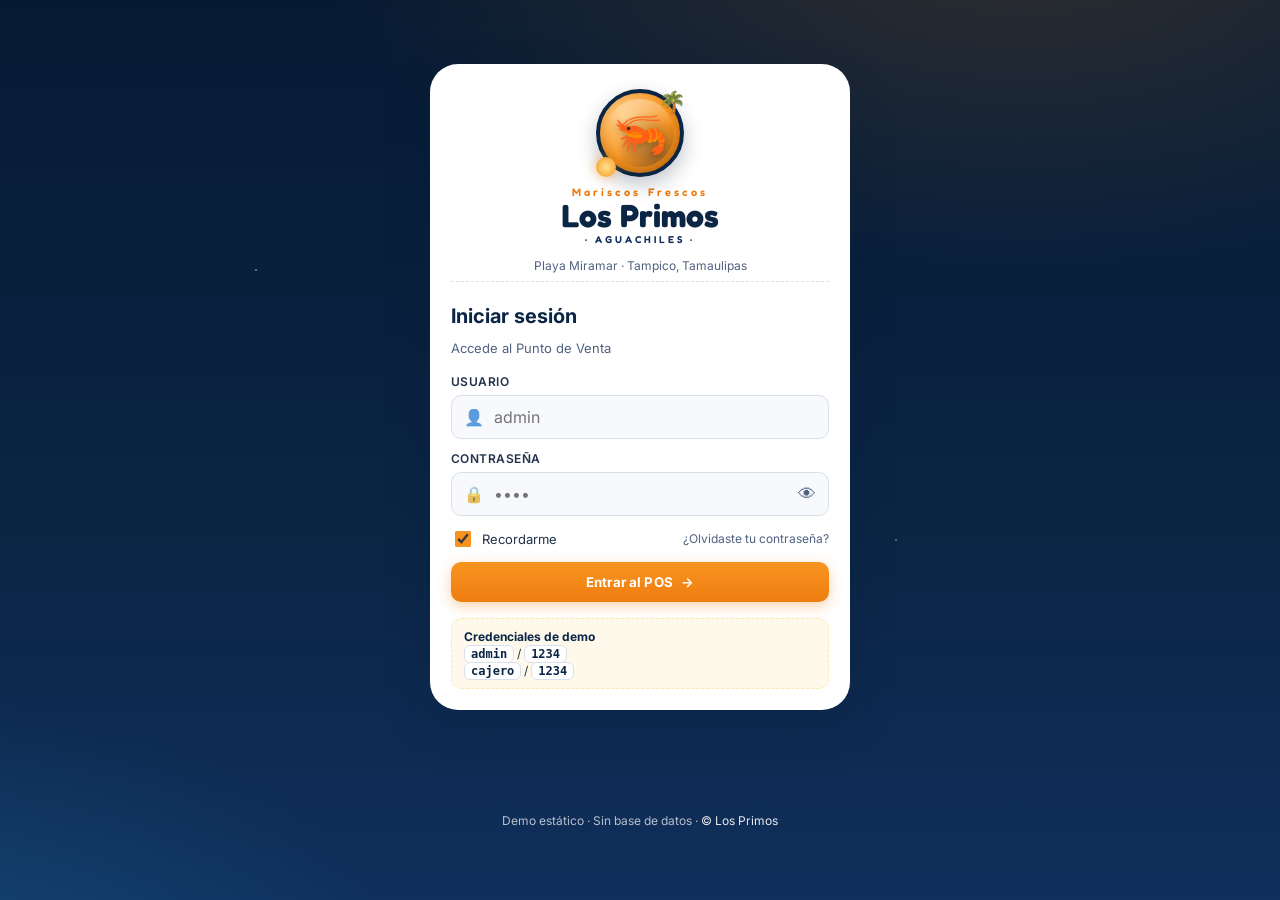
==== index.html @ 78d5d3b2 "Initial commit: POS demo Mariscos Frescos Los Primos Static POS demo with login, sales, products, me" ====
<!DOCTYPE html>
<html lang="es">
<head>
  <meta charset="UTF-8" />
  <meta name="viewport" content="width=device-width, initial-scale=1.0, viewport-fit=cover" />
  <meta name="theme-color" content="#0b2545" />
  <title>Los Primos · Iniciar sesión</title>
  <link rel="stylesheet" href="assets/styles.css" />
  <link rel="preconnect" href="https://fonts.googleapis.com">
  <link rel="preconnect" href="https://fonts.gstatic.com" crossorigin>
  <link href="https://fonts.googleapis.com/css2?family=Fredoka:wght@500;600;700&family=Inter:wght@400;500;600;700;800&display=swap" rel="stylesheet">
</head>
<body class="login-body">
  <div class="wave-bg" aria-hidden="true"></div>
  <main class="login-shell">
    <section class="login-card">
      <div class="brand-badge">
        <div class="brand-circle">
          <span class="brand-emoji">🦐</span>
          <span class="brand-palms">🌴</span>
          <span class="brand-sun"></span>
        </div>
        <h1 class="brand-title">
          <span class="brand-top">Mariscos Frescos</span>
          <span class="brand-name">Los Primos</span>
          <span class="brand-sub">· AGUACHILES ·</span>
        </h1>
        <p class="brand-location">Playa Miramar · Tampico, Tamaulipas</p>
      </div>

      <form id="loginForm" class="login-form" autocomplete="off" novalidate>
        <h2 class="form-title">Iniciar sesión</h2>
        <p class="form-hint">Accede al Punto de Venta</p>

        <label class="field">
          <span class="field-label">Usuario</span>
          <div class="field-input">
            <span class="field-icon">👤</span>
            <input id="username" type="text" placeholder="admin" autocomplete="off" required />
          </div>
        </label>

        <label class="field">
          <span class="field-label">Contraseña</span>
          <div class="field-input">
            <span class="field-icon">🔒</span>
            <input id="password" type="password" placeholder="••••" autocomplete="off" required />
            <button type="button" class="toggle-eye" id="togglePw" aria-label="Mostrar contraseña">👁</button>
          </div>
        </label>

        <div class="row-between">
          <label class="checkbox">
            <input type="checkbox" id="remember" checked />
            <span>Recordarme</span>
          </label>
          <a href="#" class="link-muted" onclick="event.preventDefault();alert('Demo: contacta al administrador.')">¿Olvidaste tu contraseña?</a>
        </div>

        <button type="submit" class="btn-primary btn-block">
          <span>Entrar al POS</span>
          <span aria-hidden="true">→</span>
        </button>

        <div id="loginError" class="alert-error hidden">Usuario o contraseña incorrectos.</div>

        <div class="demo-creds">
          <strong>Credenciales de demo</strong>
          <div><code>admin</code> / <code>1234</code></div>
          <div><code>cajero</code> / <code>1234</code></div>
        </div>
      </form>
    </section>
    <footer class="login-foot">
      Demo estático · Sin base de datos · <span>© Los Primos</span>
    </footer>
  </main>
  <script src="assets/login.js"></script>
</body>
</html>
---- assets/styles.css ----
/* ============================================================
   Los Primos POS — estilos
   Paleta inspirada en el logo:
   navy #0b2545 / #0f2f5c, naranja #f79420, arena #fff6e6
   ============================================================ */

:root {
  --navy-900: #061a33;
  --navy-800: #0b2545;
  --navy-700: #0f2f5c;
  --navy-600: #17407a;
  --navy-500: #23548f;

  --orange-600: #ef7d10;
  --orange-500: #f79420;
  --orange-400: #ffb04a;

  --sand-50: #fff9ec;
  --sand-100: #fff2d6;
  --sand-200: #ffe6b3;

  --sea-100: #e6f4fb;
  --sea-200: #b9e1f2;
  --sea-500: #2aa4d1;

  --ink-900: #0a1a2f;
  --ink-700: #23324a;
  --ink-500: #4f6180;
  --ink-400: #7889a3;
  --ink-300: #b2becd;
  --ink-200: #d9e0ea;
  --ink-100: #eef2f7;
  --paper: #f7f9fc;
  --white: #ffffff;

  --success: #16a34a;
  --danger: #dc2626;
  --warning: #d97706;

  --radius-xs: 8px;
  --radius-sm: 10px;
  --radius-md: 14px;
  --radius-lg: 20px;
  --radius-xl: 28px;

  --shadow-sm: 0 2px 8px rgba(6, 26, 51, 0.06);
  --shadow-md: 0 8px 24px rgba(6, 26, 51, 0.10);
  --shadow-lg: 0 20px 48px rgba(6, 26, 51, 0.18);

  --font-sans: 'Inter', system-ui, -apple-system, BlinkMacSystemFont, 'Segoe UI', Roboto, Ubuntu, sans-serif;
  --font-display: 'Fredoka', 'Inter', system-ui, sans-serif;
}

* { box-sizing: border-box; }
html, body { margin: 0; padding: 0; }
body {
  font-family: var(--font-sans);
  color: var(--ink-900);
  background: var(--paper);
  -webkit-font-smoothing: antialiased;
  -webkit-tap-highlight-color: transparent;
}
button { font-family: inherit; cursor: pointer; }
a { color: inherit; }
input, select, textarea { font-family: inherit; font-size: 16px; }

.hidden { display: none !important; }
.muted { color: var(--ink-500); }

/* ============================================================
   LOGIN
   ============================================================ */
.login-body {
  min-height: 100dvh;
  min-height: 100vh;
  background:
    radial-gradient(1200px 600px at 80% -10%, rgba(247, 148, 32, 0.18), transparent 60%),
    radial-gradient(900px 500px at -10% 110%, rgba(42, 164, 209, 0.22), transparent 60%),
    linear-gradient(180deg, #061a33 0%, #0b2545 60%, #0f2f5c 100%);
  color: var(--white);
  position: relative;
  overflow-x: hidden;
}
.wave-bg {
  position: absolute; inset: 0;
  background:
    radial-gradient(2px 2px at 20% 30%, rgba(255,255,255,.35) 50%, transparent 60%),
    radial-gradient(1.5px 1.5px at 70% 60%, rgba(255,255,255,.28) 50%, transparent 60%),
    radial-gradient(1px 1px at 40% 80%, rgba(255,255,255,.22) 50%, transparent 60%),
    radial-gradient(1.2px 1.2px at 85% 20%, rgba(255,255,255,.3) 50%, transparent 60%);
  pointer-events: none;
}
.login-shell {
  position: relative;
  display: grid;
  place-items: center;
  gap: 24px;
  padding: 24px 16px 32px;
  min-height: 100dvh;
}
.login-card {
  width: 100%;
  max-width: 420px;
  background: var(--white);
  color: var(--ink-900);
  border-radius: var(--radius-xl);
  padding: 24px 20px 20px;
  box-shadow: var(--shadow-lg);
  border: 1px solid rgba(255,255,255,.5);
}
.brand-badge {
  display: grid;
  place-items: center;
  gap: 6px;
  padding-bottom: 8px;
  border-bottom: 1px dashed var(--ink-200);
  margin-bottom: 18px;
}
.brand-circle {
  width: 88px; height: 88px;
  border-radius: 50%;
  background:
    radial-gradient(circle at 30% 30%, #ffcf87, #f79420 55%, #c96b0a 100%);
  border: 4px solid var(--navy-800);
  display: grid; place-items: center;
  position: relative;
  box-shadow: 0 8px 20px rgba(6,26,51,.25), inset 0 -4px 10px rgba(0,0,0,.15);
}
.brand-circle::before {
  content: "";
  position: absolute; inset: 6px;
  border-radius: 50%;
  background:
    linear-gradient(180deg, rgba(255,255,255,.35), transparent 40%),
    radial-gradient(circle at 70% 80%, rgba(11,37,69,.35), transparent 50%);
  pointer-events: none;
}
.brand-emoji {
  font-size: 44px;
  filter: drop-shadow(0 2px 3px rgba(0,0,0,.25));
  z-index: 1;
}
.brand-palms {
  position: absolute; right: -6px; top: -4px; font-size: 22px;
  transform: rotate(15deg);
}
.brand-sun {
  position: absolute; left: -4px; bottom: -4px;
  width: 20px; height: 20px; border-radius: 50%;
  background: radial-gradient(circle, #ffe28a, #f79420);
  box-shadow: 0 0 12px rgba(247,148,32,.6);
}
.brand-circle.small { width: 40px; height: 40px; border-width: 2px; box-shadow: none; }
.brand-circle.small .brand-emoji { font-size: 22px; }

.brand-title {
  margin: 4px 0 2px;
  text-align: center;
  line-height: 1;
  font-family: var(--font-display);
}
.brand-top {
  display: block;
  font-size: 11px;
  letter-spacing: .28em;
  color: var(--orange-600);
  font-weight: 600;
}
.brand-name {
  display: block;
  font-size: 32px;
  color: var(--navy-800);
  font-weight: 700;
  margin: 2px 0;
}
.brand-sub {
  display: block;
  font-size: 10px;
  letter-spacing: .3em;
  color: var(--navy-700);
  font-weight: 600;
}
.brand-location {
  margin: 6px 0 0;
  font-size: 12px;
  color: var(--ink-500);
  text-align: center;
}

.login-form { display: grid; gap: 12px; }
.form-title { margin: 4px 0 0; font-size: 20px; color: var(--navy-800); }
.form-hint { margin: 0 0 6px; color: var(--ink-500); font-size: 13px; }

.field { display: grid; gap: 6px; }
.field-label {
  font-size: 12px; font-weight: 600;
  color: var(--ink-700); letter-spacing: .04em;
  text-transform: uppercase;
}
.field-input {
  display: flex; align-items: center; gap: 8px;
  background: var(--paper);
  border: 1px solid var(--ink-200);
  border-radius: var(--radius-sm);
  padding: 10px 12px;
  transition: border-color .15s, background .15s, box-shadow .15s;
}
.field-input:focus-within {
  border-color: var(--orange-500);
  background: var(--white);
  box-shadow: 0 0 0 3px rgba(247,148,32,.18);
}
.field-input input, .field-input select {
  border: 0; outline: 0; background: transparent;
  width: 100%; color: var(--ink-900);
}
.field-icon { font-size: 16px; opacity: .7; }
.toggle-eye {
  background: transparent; border: 0; color: var(--ink-500);
  font-size: 18px; padding: 0; line-height: 1;
}
.field.inline { flex: 1; }

.row-between { display: flex; justify-content: space-between; align-items: center; }
.checkbox { display: flex; gap: 8px; align-items: center; font-size: 13px; color: var(--ink-700); }
.checkbox input { width: 16px; height: 16px; accent-color: var(--orange-500); }
.link-muted { font-size: 12px; color: var(--ink-500); text-decoration: none; }
.link-muted:hover { color: var(--orange-600); }

.btn-primary, .btn-ghost {
  border: 0; border-radius: var(--radius-sm);
  font-weight: 700; letter-spacing: .01em;
  padding: 12px 16px;
  display: inline-flex; align-items: center; justify-content: center; gap: 8px;
  transition: transform .05s ease, box-shadow .15s, background .15s, color .15s;
}
.btn-primary {
  background: linear-gradient(180deg, var(--orange-500), var(--orange-600));
  color: var(--white);
  box-shadow: 0 4px 14px rgba(239,125,16,.35);
}
.btn-primary:hover { box-shadow: 0 6px 18px rgba(239,125,16,.45); }
.btn-primary:active { transform: translateY(1px); }
.btn-primary:disabled {
  background: var(--ink-200); color: var(--ink-500);
  cursor: not-allowed; box-shadow: none;
}
.btn-primary.big { padding: 14px 16px; font-size: 16px; }
.btn-ghost {
  background: var(--ink-100); color: var(--ink-700);
}
.btn-ghost:hover { background: var(--ink-200); }
.btn-block { width: 100%; }
.block { display: block; width: 100%; }

.alert-error {
  background: #fee2e2; color: #7f1d1d;
  padding: 10px 12px; border-radius: var(--radius-sm);
  font-size: 13px; border: 1px solid #fecaca;
}

.demo-creds {
  margin-top: 4px;
  background: var(--sand-50); border: 1px dashed var(--sand-200);
  border-radius: var(--radius-sm); padding: 10px 12px;
  font-size: 12px; color: var(--ink-700);
  display: grid; gap: 2px;
}
.demo-creds strong { color: var(--navy-800); }
.demo-creds code {
  background: var(--white); padding: 1px 6px; border-radius: 6px;
  border: 1px solid var(--ink-200); color: var(--navy-800);
  font-weight: 600;
}

.login-foot {
  color: rgba(255,255,255,.7);
  font-size: 12px; text-align: center;
}
.login-foot span { color: rgba(255,255,255,.9); }

/* ============================================================
   APP LAYOUT
   ============================================================ */
.app-body {
  min-height: 100dvh;
  min-height: 100vh;
  background: var(--paper);
  padding-bottom: 76px; /* space for bottom nav on mobile */
}
.topbar {
  position: sticky; top: 0; z-index: 50;
  display: flex; align-items: center; gap: 12px;
  padding: 10px 14px;
  background: linear-gradient(180deg, var(--navy-800), var(--navy-700));
  color: var(--white);
  box-shadow: var(--shadow-sm);
  padding-top: calc(10px + env(safe-area-inset-top));
}
.menu-btn, .close-btn {
  background: rgba(255,255,255,.08);
  border: 1px solid rgba(255,255,255,.14);
  color: var(--white);
  width: 40px; height: 40px; border-radius: 10px;
  font-size: 20px; display: grid; place-items: center;
}
.close-btn { background: transparent; border: 0; margin-left: auto; }
.topbar-brand { display: flex; align-items: center; gap: 10px; }
.mini-logo {
  width: 36px; height: 36px; border-radius: 50%;
  background: radial-gradient(circle at 30% 30%, #ffcf87, #f79420 60%, #c96b0a);
  display: grid; place-items: center; font-size: 18px;
  border: 2px solid rgba(255,255,255,.9);
  box-shadow: inset 0 -3px 6px rgba(0,0,0,.2);
}
.topbar-title { display: grid; line-height: 1.15; }
.topbar-title strong { font-family: var(--font-display); font-weight: 700; font-size: 16px; }
.topbar-title small { color: rgba(255,255,255,.7); font-size: 11px; }
.topbar-actions { margin-left: auto; display: flex; gap: 8px; align-items: center; }
.user-chip {
  background: rgba(255,255,255,.1);
  padding: 6px 10px; border-radius: 999px;
  font-size: 12px; border: 1px solid rgba(255,255,255,.15);
}
.topbar .btn-ghost {
  background: rgba(255,255,255,.1); color: var(--white);
  padding: 8px 12px; font-size: 13px;
  border: 1px solid rgba(255,255,255,.15);
}
.topbar .btn-ghost:hover { background: rgba(255,255,255,.16); }

/* Sidebar */
.sidebar {
  position: fixed; top: 0; left: 0; bottom: 0;
  width: 260px;
  background: var(--white);
  color: var(--ink-900);
  z-index: 100;
  transform: translateX(-100%);
  transition: transform .2s ease;
  display: flex; flex-direction: column;
  box-shadow: var(--shadow-lg);
}
.sidebar.open { transform: translateX(0); }
.sidebar-header {
  display: flex; align-items: center; gap: 10px;
  padding: 14px;
  border-bottom: 1px solid var(--ink-100);
  background: linear-gradient(180deg, var(--navy-800), var(--navy-700));
  color: var(--white);
}
.sidebar-header strong { display: block; font-family: var(--font-display); font-size: 16px; }
.sidebar-header small { display: block; color: rgba(255,255,255,.7); font-size: 11px; }
.sidebar .close-btn { color: var(--white); }
.nav {
  padding: 10px;
  display: grid; gap: 2px;
  overflow-y: auto;
  flex: 1;
}
.nav-item {
  display: flex; align-items: center; gap: 10px;
  padding: 12px 12px; border-radius: 10px;
  border: 0; background: transparent;
  color: var(--ink-700); font-weight: 500;
  text-align: left; font-size: 15px;
}
.nav-item:hover { background: var(--ink-100); }
.nav-item.active {
  background: linear-gradient(90deg, rgba(247,148,32,.12), transparent);
  color: var(--navy-800); font-weight: 700;
  box-shadow: inset 3px 0 0 var(--orange-500);
}
.nav-item .ni { font-size: 18px; width: 22px; text-align: center; }
.sidebar-foot { padding: 12px; border-top: 1px solid var(--ink-100); }

.scrim {
  position: fixed; inset: 0;
  background: rgba(6,26,51,.5);
  z-index: 90;
  opacity: 0; pointer-events: none;
  transition: opacity .2s;
}
.scrim.show { opacity: 1; pointer-events: auto; }

/* Bottom nav (mobile) */
.bottom-nav {
  position: fixed; left: 0; right: 0; bottom: 0;
  background: var(--white);
  display: grid;
  grid-template-columns: repeat(5, 1fr);
  border-top: 1px solid var(--ink-100);
  z-index: 40;
  padding-bottom: env(safe-area-inset-bottom);
  box-shadow: 0 -6px 16px rgba(6,26,51,.06);
}
.bn-item {
  border: 0; background: transparent;
  color: var(--ink-500);
  padding: 8px 4px 6px;
  display: grid; place-items: center; gap: 2px;
  font-size: 10px; font-weight: 600;
}
.bn-item span { font-size: 20px; line-height: 1; }
.bn-item em { font-style: normal; font-size: 11px; }
.bn-item.active { color: var(--navy-800); }
.bn-item.active span { transform: translateY(-1px); filter: drop-shadow(0 3px 4px rgba(239,125,16,.3)); }
.bn-item.active::after {
  content: "";
  width: 24px; height: 3px;
  background: var(--orange-500);
  border-radius: 3px;
  margin-top: 2px;
}

/* Main */
.app-main {
  padding: 14px 12px 20px;
  max-width: 1400px;
  margin: 0 auto;
}
.view-head { margin: 4px 4px 12px; }
.view-head h2 { margin: 0; font-family: var(--font-display); color: var(--navy-800); font-size: 22px; }
.view-head p { margin: 2px 0 0; font-size: 13px; }

/* ============================================================
   POS: Products + Cart
   ============================================================ */
.pos-grid {
  display: grid;
  grid-template-columns: 1fr;
  gap: 12px;
}

.filter-row {
  display: flex; align-items: center; gap: 8px;
  flex-wrap: wrap;
  margin-bottom: 10px;
}
.search-box {
  flex: 1;
  min-width: 200px;
  display: flex; align-items: center; gap: 8px;
  background: var(--white); border: 1px solid var(--ink-200);
  border-radius: 999px; padding: 8px 14px;
  box-shadow: var(--shadow-sm);
}
.search-box input {
  border: 0; outline: 0; background: transparent;
  width: 100%; font-size: 14px;
}
.chips { display: flex; gap: 6px; overflow-x: auto; padding-bottom: 4px; }
.chips::-webkit-scrollbar { display: none; }
.chip {
  border: 1px solid var(--ink-200);
  background: var(--white);
  padding: 6px 12px; border-radius: 999px;
  font-size: 12px; font-weight: 600; color: var(--ink-700);
  white-space: nowrap;
}
.chip.active {
  background: var(--navy-800); color: var(--white);
  border-color: var(--navy-800);
}

.product-grid {
  display: grid;
  grid-template-columns: repeat(auto-fill, minmax(140px, 1fr));
  gap: 10px;
}
.product-card {
  background: var(--white);
  border: 1px solid var(--ink-100);
  border-radius: var(--radius-md);
  padding: 10px;
  display: grid; gap: 6px;
  text-align: left;
  color: var(--ink-900);
  box-shadow: var(--shadow-sm);
  transition: transform .05s, box-shadow .15s, border-color .15s;
  position: relative;
  overflow: hidden;
}
.product-card:hover { box-shadow: var(--shadow-md); border-color: var(--orange-400); }
.product-card:active { transform: scale(.98); }
.product-card .thumb {
  aspect-ratio: 1 / 1;
  border-radius: var(--radius-sm);
  display: grid; place-items: center;
  font-size: 40px;
  background: linear-gradient(135deg, var(--sea-100), var(--sand-100));
  position: relative;
  overflow: hidden;
}
.product-card .thumb::after {
  content: "";
  position: absolute; inset: 0;
  background: radial-gradient(circle at 30% 20%, rgba(255,255,255,.6), transparent 40%);
  pointer-events: none;
}
.product-card .cat {
  position: absolute; top: 8px; left: 8px;
  background: rgba(11,37,69,.85); color: white;
  font-size: 9px; padding: 2px 6px; border-radius: 999px;
  letter-spacing: .06em; font-weight: 700; text-transform: uppercase;
  z-index: 2;
}
.product-card .name {
  font-weight: 700; font-size: 13.5px; line-height: 1.2;
  color: var(--navy-800);
  min-height: 32px;
}
.product-card .price-row {
  display: flex; align-items: baseline; justify-content: space-between; gap: 6px;
}
.product-card .price {
  font-family: var(--font-display);
  font-size: 18px; font-weight: 700; color: var(--orange-600);
}
.product-card .stock {
  font-size: 10px; color: var(--ink-500);
  background: var(--ink-100); border-radius: 999px; padding: 2px 6px;
}
.product-card .stock.low { color: var(--danger); background: #fee2e2; }
.product-card .stock.out { color: var(--white); background: var(--danger); }
.product-card[disabled] { opacity: .55; pointer-events: none; }

/* Cart */
.pos-cart {
  background: var(--white);
  border-radius: var(--radius-md);
  padding: 12px;
  border: 1px solid var(--ink-100);
  box-shadow: var(--shadow-sm);
  display: flex; flex-direction: column; gap: 10px;
}
.cart-header {
  display: flex; align-items: center; justify-content: space-between;
}
.cart-header h3 { margin: 0; font-size: 16px; color: var(--navy-800); font-family: var(--font-display); }
.cart-count { font-size: 12px; color: var(--ink-500); }
.cart-items {
  display: grid; gap: 8px;
  max-height: 340px;
  overflow-y: auto;
}
.empty-state {
  padding: 24px 8px; text-align: center; color: var(--ink-400);
  display: grid; place-items: center; gap: 4px;
}
.empty-state span { font-size: 36px; }
.cart-item {
  display: grid;
  grid-template-columns: 1fr auto;
  gap: 8px;
  padding: 10px; border-radius: var(--radius-sm);
  background: var(--paper);
  border: 1px solid var(--ink-100);
}
.cart-item .ci-main { display: grid; gap: 4px; min-width: 0; }
.cart-item .ci-name { font-weight: 700; font-size: 13.5px; color: var(--navy-800); overflow: hidden; text-overflow: ellipsis; white-space: nowrap; }
.cart-item .ci-price { font-size: 12px; color: var(--ink-500); }
.cart-item .ci-total { font-weight: 700; color: var(--orange-600); text-align: right; }
.qty-ctrl {
  display: flex; align-items: center; gap: 4px;
  margin-top: 2px;
}
.qty-btn {
  width: 26px; height: 26px; border-radius: 8px;
  background: var(--white); border: 1px solid var(--ink-200);
  font-size: 14px; font-weight: 700; color: var(--navy-800);
  display: grid; place-items: center;
}
.qty-btn:hover { background: var(--ink-100); }
.qty-val { min-width: 24px; text-align: center; font-weight: 700; }
.cart-item .rem {
  background: transparent; border: 0; color: var(--danger);
  font-size: 16px; padding: 4px;
}

.cart-summary {
  border-top: 1px dashed var(--ink-200);
  padding-top: 10px;
  display: grid; gap: 4px;
}
.cart-summary .row {
  display: flex; justify-content: space-between; font-size: 13px; color: var(--ink-700);
}
.cart-summary .row.total {
  border-top: 1px dashed var(--ink-200);
  margin-top: 6px; padding-top: 8px;
  font-size: 15px;
}
.cart-summary .row.total strong { color: var(--orange-600); font-size: 20px; font-family: var(--font-display); }

.pay-methods { display: grid; grid-template-columns: repeat(3, 1fr); gap: 6px; }
.pay-btn {
  padding: 10px 6px; border-radius: 10px;
  background: var(--ink-100); border: 1px solid transparent;
  color: var(--ink-700); font-size: 12px; font-weight: 600;
}
.pay-btn.active {
  background: var(--sand-50); border-color: var(--orange-400);
  color: var(--navy-800);
  box-shadow: inset 0 0 0 1px var(--orange-400);
}

/* ============================================================
   Cards, tables, stats (shared)
   ============================================================ */
.stat-cards {
  display: grid;
  grid-template-columns: repeat(2, 1fr);
  gap: 10px;
  margin-bottom: 12px;
}
.stat-cards.inline { grid-template-columns: repeat(2, 1fr); margin-bottom: 8px; }
.stat-card {
  background: var(--white);
  border: 1px solid var(--ink-100);
  border-radius: var(--radius-md);
  padding: 12px;
  box-shadow: var(--shadow-sm);
  display: grid; gap: 4px;
}
.stat-card small { color: var(--ink-500); font-size: 12px; font-weight: 600; }
.stat-card strong { font-family: var(--font-display); font-size: 22px; color: var(--navy-800); }
.stat-card.accent { background: linear-gradient(135deg, var(--navy-800), var(--navy-700)); color: var(--white); border: 0; }
.stat-card.accent small { color: rgba(255,255,255,.75); }
.stat-card.accent strong { color: var(--orange-400); }
.stat-card.warn strong { color: var(--warning); }

.card {
  background: var(--white);
  border: 1px solid var(--ink-100);
  border-radius: var(--radius-md);
  padding: 14px;
  box-shadow: var(--shadow-sm);
  margin-bottom: 12px;
}
.card h3 {
  margin: 0 0 10px; font-size: 15px;
  color: var(--navy-800); font-family: var(--font-display);
}

.two-col { display: grid; grid-template-columns: 1fr; gap: 12px; }

.table-wrap { overflow-x: auto; border-radius: var(--radius-sm); }
.table-wrap.tight { max-height: 320px; overflow-y: auto; }
.data-table { width: 100%; border-collapse: collapse; font-size: 13px; }
.data-table th, .data-table td {
  padding: 10px 8px; text-align: left; border-bottom: 1px solid var(--ink-100);
  white-space: nowrap;
}
.data-table th {
  background: var(--paper); color: var(--ink-500);
  font-size: 11px; text-transform: uppercase; letter-spacing: .06em;
  position: sticky; top: 0; z-index: 1;
}
.data-table tbody tr:hover { background: var(--sand-50); }
.data-table td.num, .data-table th.num { text-align: right; font-variant-numeric: tabular-nums; }
.pill {
  display: inline-block;
  padding: 2px 8px; border-radius: 999px;
  font-size: 11px; font-weight: 700;
  background: var(--ink-100); color: var(--ink-700);
}
.pill.good { background: #dcfce7; color: #14532d; }
.pill.warn { background: #fef3c7; color: #78350f; }
.pill.bad { background: #fee2e2; color: #7f1d1d; }

.method-list { display: grid; gap: 8px; }
.method-row {
  display: flex; align-items: center; justify-content: space-between;
  padding: 10px 12px;
  background: var(--paper); border: 1px solid var(--ink-100);
  border-radius: 10px;
}
.method-row .m-left { display: flex; align-items: center; gap: 8px; }
.method-row .m-total { font-weight: 700; color: var(--navy-800); }
.method-row small { color: var(--ink-500); }

.rank-list { list-style: none; padding: 0; margin: 0; display: grid; gap: 6px; }
.rank-list li {
  display: flex; align-items: center; gap: 10px;
  padding: 8px 10px; background: var(--paper);
  border-radius: 10px; border: 1px solid var(--ink-100);
}
.rank-list .rank {
  width: 26px; height: 26px; border-radius: 8px;
  background: var(--navy-800); color: var(--white);
  display: grid; place-items: center; font-weight: 700; font-size: 12px;
}
.rank-list .name { flex: 1; font-weight: 600; font-size: 13px; color: var(--navy-800); }
.rank-list .amt { font-weight: 700; color: var(--orange-600); font-family: var(--font-display); }

/* Bar chart (pure CSS) */
.bar-chart {
  display: grid; grid-auto-flow: column;
  grid-auto-columns: minmax(24px, 1fr);
  gap: 8px; align-items: end;
  height: 180px; padding-top: 10px;
  border-bottom: 1px solid var(--ink-100);
}
.bar-chart.small { height: 130px; }
.bar {
  position: relative;
  background: linear-gradient(180deg, var(--orange-400), var(--orange-600));
  border-radius: 8px 8px 2px 2px;
  min-height: 2px;
  transition: height .25s;
}
.bar::after {
  content: attr(data-label);
  position: absolute; left: 50%; bottom: -22px;
  transform: translateX(-50%);
  font-size: 10px; color: var(--ink-500);
  white-space: nowrap;
}
.bar span {
  position: absolute; left: 50%; top: -18px;
  transform: translateX(-50%);
  font-size: 10px; font-weight: 700; color: var(--navy-800);
}
.bar-chart-wrap { padding-bottom: 24px; }

/* ============================================================
   Modals
   ============================================================ */
.modal {
  position: fixed; inset: 0;
  background: rgba(6,26,51,.55);
  z-index: 200;
  display: grid; place-items: center;
  padding: 16px;
  animation: fadeIn .15s ease;
}
@keyframes fadeIn { from { opacity: 0 } to { opacity: 1 } }
.modal-card {
  background: var(--white);
  border-radius: var(--radius-lg);
  padding: 18px;
  width: 100%; max-width: 420px;
  box-shadow: var(--shadow-lg);
  max-height: 92vh; overflow-y: auto;
}
.modal-card h3 {
  margin: 0 0 12px; font-family: var(--font-display); color: var(--navy-800);
}
.modal-actions {
  display: flex; gap: 8px; margin-top: 14px;
}
.modal-actions .btn-primary, .modal-actions .btn-ghost { flex: 1; }

.pay-total, .pay-change {
  display: flex; justify-content: space-between; align-items: baseline;
  background: var(--paper); border: 1px solid var(--ink-100);
  padding: 12px 14px; border-radius: var(--radius-sm); margin-bottom: 12px;
}
.pay-total strong { font-family: var(--font-display); color: var(--navy-800); font-size: 22px; }
.pay-change strong { font-family: var(--font-display); color: var(--success); font-size: 22px; }

.quick-cash {
  display: grid; grid-template-columns: repeat(5, 1fr); gap: 6px;
  margin: 8px 0 12px;
}
.quick-cash button {
  padding: 8px 4px; border-radius: 10px;
  background: var(--ink-100); border: 0;
  font-size: 12px; font-weight: 600; color: var(--ink-700);
}
.quick-cash button:hover { background: var(--sand-100); color: var(--navy-800); }

/* Ticket */
.ticket {
  background: var(--paper);
  border: 1px dashed var(--ink-300);
  border-radius: var(--radius-sm);
  padding: 14px;
  font-family: 'Courier New', monospace;
  color: var(--ink-900);
}
.ticket-brand {
  display: flex; gap: 10px; align-items: center;
  padding-bottom: 8px; border-bottom: 1px dashed var(--ink-300);
}
.ticket-brand strong { display: block; font-family: var(--font-display); color: var(--navy-800); font-size: 14px; }
.ticket-brand small { display: block; font-size: 11px; color: var(--ink-500); font-family: var(--font-sans); }
.ticket-meta {
  display: grid; grid-template-columns: repeat(3, 1fr); gap: 6px;
  padding: 8px 0; border-bottom: 1px dashed var(--ink-300); font-size: 11px;
}
.ticket-meta span { color: var(--ink-500); display: block; }
.ticket-meta strong { color: var(--navy-800); }
.ticket-lines { padding: 8px 0; display: grid; gap: 4px; font-size: 12px; }
.ticket-lines .tl {
  display: grid; grid-template-columns: 1fr auto; gap: 8px;
}
.ticket-lines .tl small { color: var(--ink-500); }
.ticket-totals { padding-top: 8px; border-top: 1px dashed var(--ink-300); display: grid; gap: 4px; font-size: 12px; }
.ticket-totals div { display: flex; justify-content: space-between; }
.ticket-totals .grand { font-size: 15px; font-weight: 700; color: var(--navy-800); }
.ticket-thanks { text-align: center; margin: 10px 0 0; font-size: 12px; color: var(--ink-500); font-family: var(--font-sans); }

/* Toasts */
.toast-host {
  position: fixed; left: 0; right: 0; bottom: 90px;
  display: grid; gap: 6px; padding: 0 16px;
  z-index: 500; pointer-events: none;
}
.toast {
  background: var(--navy-800); color: var(--white);
  padding: 10px 14px; border-radius: 12px;
  font-size: 13px; box-shadow: var(--shadow-md);
  animation: slideUp .2s ease;
  max-width: 400px; margin: 0 auto;
  pointer-events: auto;
}
.toast.success { background: var(--success); }
.toast.error { background: var(--danger); }
@keyframes slideUp { from { transform: translateY(20px); opacity: 0 } to { transform: translateY(0); opacity: 1 } }

/* ============================================================
   RESPONSIVE
   ============================================================ */
@media (min-width: 640px) {
  .stat-cards { grid-template-columns: repeat(4, 1fr); }
  .two-col { grid-template-columns: 1fr 1fr; }
  .quick-cash { grid-template-columns: repeat(5, 1fr); }
}

@media (min-width: 900px) {
  /* Hide bottom nav, show persistent sidebar */
  .bottom-nav { display: none; }
  .app-body { padding-left: 260px; padding-bottom: 20px; }
  .sidebar { transform: translateX(0); box-shadow: none; border-right: 1px solid var(--ink-100); }
  .sidebar .close-btn, .menu-btn { display: none; }
  .scrim { display: none; }
  .topbar { padding-left: 20px; }

  .pos-grid {
    grid-template-columns: 1fr 380px;
    align-items: start;
  }
  .pos-cart {
    position: sticky; top: 72px;
    max-height: calc(100dvh - 92px);
  }
  .cart-items { max-height: none; }
}

@media (min-width: 1200px) {
  .product-grid { grid-template-columns: repeat(auto-fill, minmax(160px, 1fr)); }
  .pos-grid { grid-template-columns: 1fr 420px; }
}

@media (max-width: 480px) {
  .hide-sm { display: none; }
  .product-grid { grid-template-columns: repeat(2, 1fr); }
  .stat-cards { grid-template-columns: repeat(2, 1fr); }
  .brand-name { font-size: 28px; }
  .topbar-title strong { font-size: 14px; }
  .user-chip { display: none; }
}
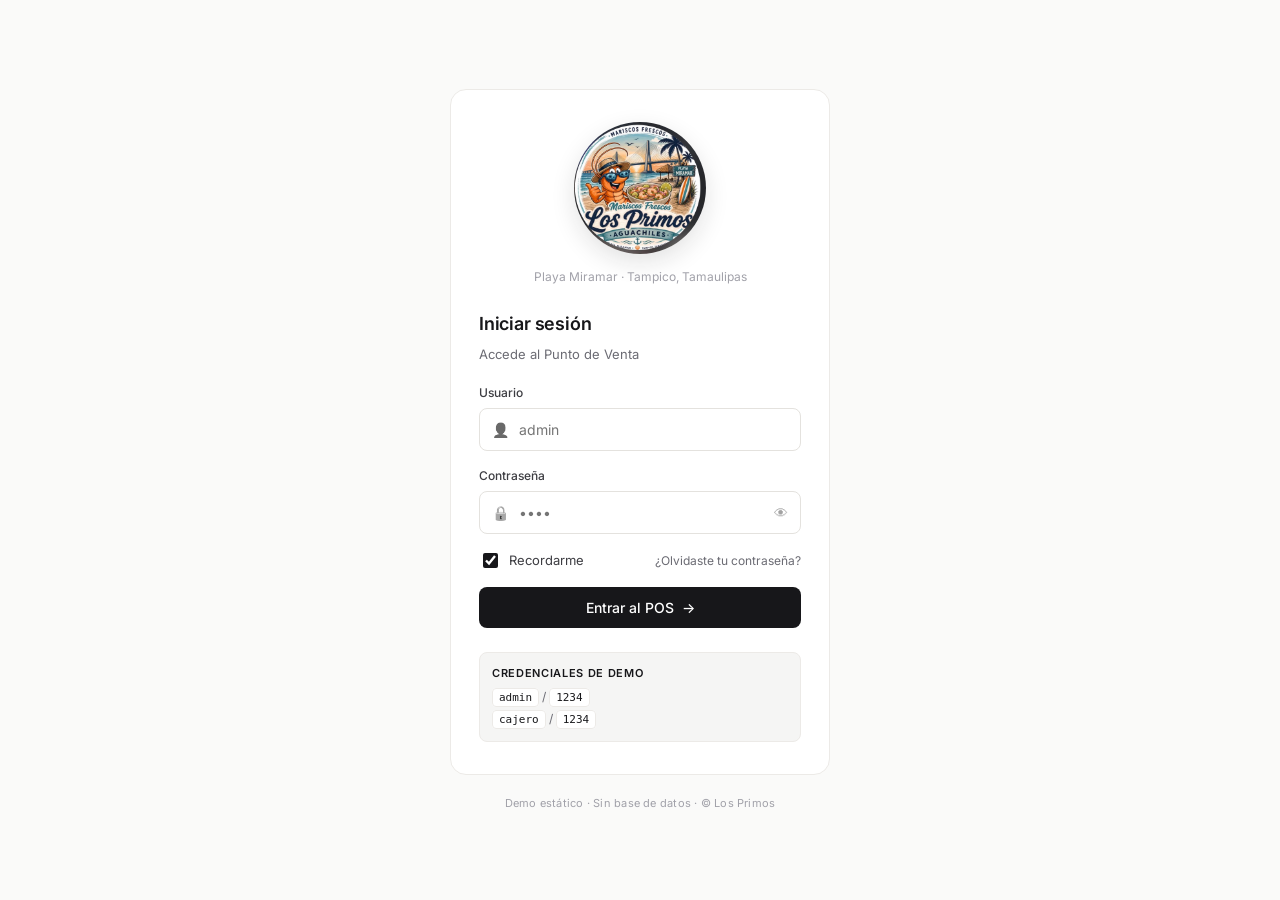
==== commit 8d916ab3: "Redesign: minimalist look, real logo, mobile bottom-sheet cart - Rework CSS to a restrained neutral " ====
--- a/index.html
+++ b/index.html
@@ -15,16 +15,7 @@
   <main class="login-shell">
     <section class="login-card">
       <div class="brand-badge">
-        <div class="brand-circle">
-          <span class="brand-emoji">🦐</span>
-          <span class="brand-palms">🌴</span>
-          <span class="brand-sun"></span>
-        </div>
-        <h1 class="brand-title">
-          <span class="brand-top">Mariscos Frescos</span>
-          <span class="brand-name">Los Primos</span>
-          <span class="brand-sub">· AGUACHILES ·</span>
-        </h1>
+        <img src="assets/logo.png" alt="Mariscos Frescos Los Primos" class="brand-logo" />
         <p class="brand-location">Playa Miramar · Tampico, Tamaulipas</p>
       </div>
 
--- a/assets/styles.css
+++ b/assets/styles.css
@@ -1,71 +1,64 @@
 /* ============================================================
-   Los Primos POS — estilos
-   Paleta inspirada en el logo:
-   navy #0b2545 / #0f2f5c, naranja #f79420, arena #fff6e6
+   Los Primos POS — diseño minimalista
+   Paleta reducida: blanco, negro suave, gris hueso.
+   Único acento: naranja de la marca.
    ============================================================ */
 
 :root {
-  --navy-900: #061a33;
-  --navy-800: #0b2545;
-  --navy-700: #0f2f5c;
-  --navy-600: #17407a;
-  --navy-500: #23548f;
-
-  --orange-600: #ef7d10;
-  --orange-500: #f79420;
-  --orange-400: #ffb04a;
-
-  --sand-50: #fff9ec;
-  --sand-100: #fff2d6;
-  --sand-200: #ffe6b3;
-
-  --sea-100: #e6f4fb;
-  --sea-200: #b9e1f2;
-  --sea-500: #2aa4d1;
-
-  --ink-900: #0a1a2f;
-  --ink-700: #23324a;
-  --ink-500: #4f6180;
-  --ink-400: #7889a3;
-  --ink-300: #b2becd;
-  --ink-200: #d9e0ea;
-  --ink-100: #eef2f7;
-  --paper: #f7f9fc;
-  --white: #ffffff;
-
-  --success: #16a34a;
-  --danger: #dc2626;
-  --warning: #d97706;
-
-  --radius-xs: 8px;
-  --radius-sm: 10px;
-  --radius-md: 14px;
-  --radius-lg: 20px;
-  --radius-xl: 28px;
-
-  --shadow-sm: 0 2px 8px rgba(6, 26, 51, 0.06);
-  --shadow-md: 0 8px 24px rgba(6, 26, 51, 0.10);
-  --shadow-lg: 0 20px 48px rgba(6, 26, 51, 0.18);
-
-  --font-sans: 'Inter', system-ui, -apple-system, BlinkMacSystemFont, 'Segoe UI', Roboto, Ubuntu, sans-serif;
-  --font-display: 'Fredoka', 'Inter', system-ui, sans-serif;
+  /* Neutrals */
+  --bg:          #fafaf9;
+  --surface:     #ffffff;
+  --surface-2:   #f5f5f4;
+  --line:        #eceae7;
+  --line-2:      #e4e2de;
+
+  --ink:         #17171a;
+  --ink-2:       #3d3d42;
+  --ink-3:       #6b6b73;
+  --ink-4:       #a1a1a9;
+  --ink-5:       #cbc9c5;
+
+  /* Brand */
+  --accent:      #ea6a1f;   /* naranja Los Primos, un poco más terroso */
+  --accent-2:    #c7541a;
+  --accent-soft: #fdece0;
+  --navy:        #101c30;   /* usado con moderación */
+
+  /* Semantic */
+  --success:     #16794a;
+  --success-soft:#e5f4ec;
+  --danger:      #b3261e;
+  --danger-soft: #fbe9e8;
+  --warning:     #a35b00;
+  --warning-soft:#fbeed9;
+
+  --radius:      12px;
+  --radius-sm:   8px;
+  --radius-lg:   16px;
+
+  --font: 'Inter', system-ui, -apple-system, BlinkMacSystemFont, 'Segoe UI', Roboto, sans-serif;
+
+  --shadow-1: 0 1px 2px rgba(23, 23, 26, .04);
+  --shadow-2: 0 6px 24px rgba(23, 23, 26, .08);
 }
 
 * { box-sizing: border-box; }
 html, body { margin: 0; padding: 0; }
 body {
-  font-family: var(--font-sans);
-  color: var(--ink-900);
-  background: var(--paper);
+  font-family: var(--font);
+  color: var(--ink);
+  background: var(--bg);
+  font-size: 15px;
+  line-height: 1.5;
   -webkit-font-smoothing: antialiased;
   -webkit-tap-highlight-color: transparent;
 }
 button { font-family: inherit; cursor: pointer; }
 a { color: inherit; }
-input, select, textarea { font-family: inherit; font-size: 16px; }
+input, select, textarea { font-family: inherit; font-size: 15px; color: inherit; }
 
 .hidden { display: none !important; }
-.muted { color: var(--ink-500); }
+.muted { color: var(--ink-3); }
 
 /* ============================================================
    LOGIN
@@ -73,211 +66,263 @@
 .login-body {
   min-height: 100dvh;
   min-height: 100vh;
-  background:
-    radial-gradient(1200px 600px at 80% -10%, rgba(247, 148, 32, 0.18), transparent 60%),
-    radial-gradient(900px 500px at -10% 110%, rgba(42, 164, 209, 0.22), transparent 60%),
-    linear-gradient(180deg, #061a33 0%, #0b2545 60%, #0f2f5c 100%);
-  color: var(--white);
-  position: relative;
-  overflow-x: hidden;
-}
-.wave-bg {
-  position: absolute; inset: 0;
-  background:
-    radial-gradient(2px 2px at 20% 30%, rgba(255,255,255,.35) 50%, transparent 60%),
-    radial-gradient(1.5px 1.5px at 70% 60%, rgba(255,255,255,.28) 50%, transparent 60%),
-    radial-gradient(1px 1px at 40% 80%, rgba(255,255,255,.22) 50%, transparent 60%),
-    radial-gradient(1.2px 1.2px at 85% 20%, rgba(255,255,255,.3) 50%, transparent 60%);
-  pointer-events: none;
-}
+  background: var(--bg);
+  color: var(--ink);
+  display: grid;
+  place-items: center;
+  padding: 24px 16px;
+}
+.wave-bg { display: none; }
+
 .login-shell {
-  position: relative;
+  width: 100%;
+  max-width: 380px;
+  display: grid;
+  gap: 20px;
+}
+.login-card {
+  background: var(--surface);
+  border: 1px solid var(--line);
+  border-radius: var(--radius-lg);
+  padding: 32px 28px;
+}
+
+.brand-badge {
   display: grid;
   place-items: center;
-  gap: 24px;
-  padding: 24px 16px 32px;
-  min-height: 100dvh;
-}
-.login-card {
-  width: 100%;
-  max-width: 420px;
-  background: var(--white);
-  color: var(--ink-900);
-  border-radius: var(--radius-xl);
-  padding: 24px 20px 20px;
-  box-shadow: var(--shadow-lg);
-  border: 1px solid rgba(255,255,255,.5);
-}
-.brand-badge {
-  display: grid;
-  place-items: center;
-  gap: 6px;
-  padding-bottom: 8px;
-  border-bottom: 1px dashed var(--ink-200);
-  margin-bottom: 18px;
-}
-.brand-circle {
-  width: 88px; height: 88px;
+  gap: 10px;
+  margin-bottom: 24px;
+}
+.brand-logo {
+  width: 132px;
+  height: 132px;
   border-radius: 50%;
-  background:
-    radial-gradient(circle at 30% 30%, #ffcf87, #f79420 55%, #c96b0a 100%);
-  border: 4px solid var(--navy-800);
-  display: grid; place-items: center;
-  position: relative;
-  box-shadow: 0 8px 20px rgba(6,26,51,.25), inset 0 -4px 10px rgba(0,0,0,.15);
-}
-.brand-circle::before {
-  content: "";
-  position: absolute; inset: 6px;
-  border-radius: 50%;
-  background:
-    linear-gradient(180deg, rgba(255,255,255,.35), transparent 40%),
-    radial-gradient(circle at 70% 80%, rgba(11,37,69,.35), transparent 50%);
-  pointer-events: none;
-}
-.brand-emoji {
-  font-size: 44px;
-  filter: drop-shadow(0 2px 3px rgba(0,0,0,.25));
-  z-index: 1;
-}
-.brand-palms {
-  position: absolute; right: -6px; top: -4px; font-size: 22px;
-  transform: rotate(15deg);
-}
-.brand-sun {
-  position: absolute; left: -4px; bottom: -4px;
-  width: 20px; height: 20px; border-radius: 50%;
-  background: radial-gradient(circle, #ffe28a, #f79420);
-  box-shadow: 0 0 12px rgba(247,148,32,.6);
-}
-.brand-circle.small { width: 40px; height: 40px; border-width: 2px; box-shadow: none; }
-.brand-circle.small .brand-emoji { font-size: 22px; }
+  object-fit: cover;
+  display: block;
+  box-shadow: 0 8px 24px rgba(23, 23, 26, .12);
+}
+.brand-circle,
+.brand-circle::before,
+.brand-circle::after,
+.brand-palms,
+.brand-sun,
+.brand-emoji { display: none; }
+.brand-title { display: none; }
 
 .brand-title {
-  margin: 4px 0 2px;
+  margin: 0;
   text-align: center;
-  line-height: 1;
-  font-family: var(--font-display);
+  line-height: 1.1;
+  font-family: var(--font);
+  font-weight: 500;
+  letter-spacing: -0.01em;
 }
 .brand-top {
   display: block;
-  font-size: 11px;
-  letter-spacing: .28em;
-  color: var(--orange-600);
-  font-weight: 600;
+  font-size: 10px;
+  letter-spacing: 0.24em;
+  color: var(--ink-4);
+  font-weight: 500;
+  text-transform: uppercase;
+  margin-bottom: 6px;
 }
 .brand-name {
   display: block;
-  font-size: 32px;
-  color: var(--navy-800);
-  font-weight: 700;
-  margin: 2px 0;
+  font-size: 22px;
+  color: var(--ink);
+  font-weight: 600;
+  letter-spacing: -0.02em;
 }
 .brand-sub {
   display: block;
   font-size: 10px;
-  letter-spacing: .3em;
-  color: var(--navy-700);
-  font-weight: 600;
+  letter-spacing: 0.24em;
+  color: var(--ink-4);
+  font-weight: 500;
+  margin-top: 4px;
 }
 .brand-location {
-  margin: 6px 0 0;
+  margin: 4px 0 0;
   font-size: 12px;
-  color: var(--ink-500);
+  color: var(--ink-4);
   text-align: center;
 }
 
-.login-form { display: grid; gap: 12px; }
-.form-title { margin: 4px 0 0; font-size: 20px; color: var(--navy-800); }
-.form-hint { margin: 0 0 6px; color: var(--ink-500); font-size: 13px; }
+.login-form { display: grid; gap: 16px; }
+.form-title {
+  margin: 0;
+  font-size: 18px;
+  font-weight: 600;
+  color: var(--ink);
+  letter-spacing: -0.01em;
+}
+.form-hint {
+  margin: -8px 0 4px;
+  color: var(--ink-3);
+  font-size: 13px;
+}
 
 .field { display: grid; gap: 6px; }
 .field-label {
-  font-size: 12px; font-weight: 600;
-  color: var(--ink-700); letter-spacing: .04em;
-  text-transform: uppercase;
+  font-size: 12px;
+  font-weight: 500;
+  color: var(--ink-2);
+  letter-spacing: 0;
+  text-transform: none;
 }
 .field-input {
-  display: flex; align-items: center; gap: 8px;
-  background: var(--paper);
-  border: 1px solid var(--ink-200);
+  display: flex;
+  align-items: center;
+  gap: 8px;
+  background: var(--surface);
+  border: 1px solid var(--line-2);
   border-radius: var(--radius-sm);
   padding: 10px 12px;
-  transition: border-color .15s, background .15s, box-shadow .15s;
+  transition: border-color .12s, box-shadow .12s;
 }
 .field-input:focus-within {
-  border-color: var(--orange-500);
-  background: var(--white);
-  box-shadow: 0 0 0 3px rgba(247,148,32,.18);
-}
-.field-input input, .field-input select {
-  border: 0; outline: 0; background: transparent;
-  width: 100%; color: var(--ink-900);
-}
-.field-icon { font-size: 16px; opacity: .7; }
+  border-color: var(--ink);
+  box-shadow: 0 0 0 3px rgba(23, 23, 26, .06);
+}
+.field-input input,
+.field-input select {
+  border: 0;
+  outline: 0;
+  background: transparent;
+  width: 100%;
+  color: var(--ink);
+  font-size: 14px;
+}
+.field-icon {
+  font-size: 14px;
+  color: var(--ink-4);
+  filter: grayscale(1);
+}
 .toggle-eye {
-  background: transparent; border: 0; color: var(--ink-500);
-  font-size: 18px; padding: 0; line-height: 1;
-}
-.field.inline { flex: 1; }
-
-.row-between { display: flex; justify-content: space-between; align-items: center; }
-.checkbox { display: flex; gap: 8px; align-items: center; font-size: 13px; color: var(--ink-700); }
-.checkbox input { width: 16px; height: 16px; accent-color: var(--orange-500); }
-.link-muted { font-size: 12px; color: var(--ink-500); text-decoration: none; }
-.link-muted:hover { color: var(--orange-600); }
-
-.btn-primary, .btn-ghost {
-  border: 0; border-radius: var(--radius-sm);
-  font-weight: 700; letter-spacing: .01em;
-  padding: 12px 16px;
-  display: inline-flex; align-items: center; justify-content: center; gap: 8px;
-  transition: transform .05s ease, box-shadow .15s, background .15s, color .15s;
+  background: transparent;
+  border: 0;
+  color: var(--ink-4);
+  font-size: 14px;
+  padding: 0;
+  line-height: 1;
+  filter: grayscale(1);
+}
+
+.row-between {
+  display: flex;
+  justify-content: space-between;
+  align-items: center;
+}
+.checkbox {
+  display: flex;
+  gap: 8px;
+  align-items: center;
+  font-size: 13px;
+  color: var(--ink-2);
+}
+.checkbox input {
+  width: 15px;
+  height: 15px;
+  accent-color: var(--ink);
+}
+.link-muted {
+  font-size: 12px;
+  color: var(--ink-3);
+  text-decoration: none;
+}
+.link-muted:hover {
+  color: var(--ink);
+  text-decoration: underline;
+  text-underline-offset: 3px;
+}
+
+/* ============================================================
+   BUTTONS
+   ============================================================ */
+.btn-primary,
+.btn-ghost {
+  border: 0;
+  border-radius: var(--radius-sm);
+  font-weight: 500;
+  padding: 11px 16px;
+  font-size: 14px;
+  display: inline-flex;
+  align-items: center;
+  justify-content: center;
+  gap: 8px;
+  transition: background .12s, color .12s, border-color .12s, transform .05s;
+  border: 1px solid transparent;
 }
 .btn-primary {
-  background: linear-gradient(180deg, var(--orange-500), var(--orange-600));
-  color: var(--white);
-  box-shadow: 0 4px 14px rgba(239,125,16,.35);
-}
-.btn-primary:hover { box-shadow: 0 6px 18px rgba(239,125,16,.45); }
+  background: var(--ink);
+  color: var(--surface);
+}
+.btn-primary:hover { background: #000; }
 .btn-primary:active { transform: translateY(1px); }
 .btn-primary:disabled {
-  background: var(--ink-200); color: var(--ink-500);
-  cursor: not-allowed; box-shadow: none;
-}
-.btn-primary.big { padding: 14px 16px; font-size: 16px; }
+  background: var(--surface-2);
+  color: var(--ink-4);
+  cursor: not-allowed;
+}
+.btn-primary.big { padding: 13px 16px; font-size: 15px; }
+
 .btn-ghost {
-  background: var(--ink-100); color: var(--ink-700);
-}
-.btn-ghost:hover { background: var(--ink-200); }
+  background: var(--surface);
+  color: var(--ink-2);
+  border-color: var(--line-2);
+}
+.btn-ghost:hover {
+  background: var(--surface-2);
+  color: var(--ink);
+}
+
 .btn-block { width: 100%; }
 .block { display: block; width: 100%; }
 
 .alert-error {
-  background: #fee2e2; color: #7f1d1d;
-  padding: 10px 12px; border-radius: var(--radius-sm);
-  font-size: 13px; border: 1px solid #fecaca;
+  background: var(--danger-soft);
+  color: var(--danger);
+  padding: 10px 12px;
+  border-radius: var(--radius-sm);
+  font-size: 13px;
+  border: 1px solid rgba(179, 38, 30, .15);
 }
 
 .demo-creds {
-  margin-top: 4px;
-  background: var(--sand-50); border: 1px dashed var(--sand-200);
-  border-radius: var(--radius-sm); padding: 10px 12px;
-  font-size: 12px; color: var(--ink-700);
-  display: grid; gap: 2px;
-}
-.demo-creds strong { color: var(--navy-800); }
+  margin-top: 8px;
+  background: var(--surface-2);
+  border-radius: var(--radius-sm);
+  padding: 12px;
+  font-size: 12px;
+  color: var(--ink-3);
+  display: grid;
+  gap: 4px;
+  border: 1px solid var(--line);
+}
+.demo-creds strong {
+  color: var(--ink);
+  font-weight: 600;
+  font-size: 11px;
+  letter-spacing: 0.06em;
+  text-transform: uppercase;
+  margin-bottom: 2px;
+}
 .demo-creds code {
-  background: var(--white); padding: 1px 6px; border-radius: 6px;
-  border: 1px solid var(--ink-200); color: var(--navy-800);
-  font-weight: 600;
+  background: var(--surface);
+  padding: 2px 6px;
+  border-radius: 4px;
+  color: var(--ink);
+  font-weight: 500;
+  border: 1px solid var(--line);
+  font-size: 11px;
 }
 
 .login-foot {
-  color: rgba(255,255,255,.7);
-  font-size: 12px; text-align: center;
-}
-.login-foot span { color: rgba(255,255,255,.9); }
+  color: var(--ink-4);
+  font-size: 11px;
+  text-align: center;
+  letter-spacing: 0.02em;
+}
 
 /* ============================================================
    APP LAYOUT
@@ -285,143 +330,266 @@
 .app-body {
   min-height: 100dvh;
   min-height: 100vh;
-  background: var(--paper);
-  padding-bottom: 76px; /* space for bottom nav on mobile */
-}
+  background: var(--bg);
+  padding-bottom: 72px;
+}
+
 .topbar {
-  position: sticky; top: 0; z-index: 50;
-  display: flex; align-items: center; gap: 12px;
-  padding: 10px 14px;
-  background: linear-gradient(180deg, var(--navy-800), var(--navy-700));
-  color: var(--white);
-  box-shadow: var(--shadow-sm);
-  padding-top: calc(10px + env(safe-area-inset-top));
-}
-.menu-btn, .close-btn {
-  background: rgba(255,255,255,.08);
-  border: 1px solid rgba(255,255,255,.14);
-  color: var(--white);
-  width: 40px; height: 40px; border-radius: 10px;
-  font-size: 20px; display: grid; place-items: center;
-}
-.close-btn { background: transparent; border: 0; margin-left: auto; }
-.topbar-brand { display: flex; align-items: center; gap: 10px; }
+  position: sticky;
+  top: 0;
+  z-index: 50;
+  display: flex;
+  align-items: center;
+  gap: 12px;
+  padding: 12px 16px;
+  background: var(--surface);
+  color: var(--ink);
+  border-bottom: 1px solid var(--line);
+  padding-top: calc(12px + env(safe-area-inset-top));
+}
+
+.menu-btn,
+.close-btn {
+  background: transparent;
+  border: 1px solid var(--line-2);
+  color: var(--ink-2);
+  width: 36px;
+  height: 36px;
+  border-radius: var(--radius-sm);
+  font-size: 16px;
+  display: grid;
+  place-items: center;
+}
+.menu-btn:hover, .close-btn:hover {
+  background: var(--surface-2);
+  color: var(--ink);
+}
+.close-btn {
+  border: 0;
+  margin-left: auto;
+}
+
+.topbar-brand {
+  display: flex;
+  align-items: center;
+  gap: 10px;
+}
 .mini-logo {
-  width: 36px; height: 36px; border-radius: 50%;
-  background: radial-gradient(circle at 30% 30%, #ffcf87, #f79420 60%, #c96b0a);
-  display: grid; place-items: center; font-size: 18px;
-  border: 2px solid rgba(255,255,255,.9);
-  box-shadow: inset 0 -3px 6px rgba(0,0,0,.2);
-}
-.topbar-title { display: grid; line-height: 1.15; }
-.topbar-title strong { font-family: var(--font-display); font-weight: 700; font-size: 16px; }
-.topbar-title small { color: rgba(255,255,255,.7); font-size: 11px; }
-.topbar-actions { margin-left: auto; display: flex; gap: 8px; align-items: center; }
+  width: 34px;
+  height: 34px;
+  border-radius: 50%;
+  object-fit: cover;
+  display: block;
+  border: 1px solid var(--line);
+}
+.side-logo {
+  width: 32px;
+  height: 32px;
+  border-radius: 50%;
+  object-fit: cover;
+  display: block;
+}
+.ticket-logo {
+  width: 44px;
+  height: 44px;
+  border-radius: 50%;
+  object-fit: cover;
+  display: block;
+}
+
+.topbar-title {
+  display: grid;
+  line-height: 1.2;
+}
+.topbar-title strong {
+  font-family: var(--font);
+  font-weight: 600;
+  font-size: 14px;
+  letter-spacing: -0.01em;
+  color: var(--ink);
+}
+.topbar-title small {
+  color: var(--ink-4);
+  font-size: 11px;
+}
+
+.topbar-actions {
+  margin-left: auto;
+  display: flex;
+  gap: 8px;
+  align-items: center;
+}
 .user-chip {
-  background: rgba(255,255,255,.1);
-  padding: 6px 10px; border-radius: 999px;
-  font-size: 12px; border: 1px solid rgba(255,255,255,.15);
+  background: var(--surface-2);
+  padding: 6px 10px;
+  border-radius: 999px;
+  font-size: 12px;
+  color: var(--ink-2);
+  border: 1px solid var(--line);
 }
 .topbar .btn-ghost {
-  background: rgba(255,255,255,.1); color: var(--white);
-  padding: 8px 12px; font-size: 13px;
-  border: 1px solid rgba(255,255,255,.15);
-}
-.topbar .btn-ghost:hover { background: rgba(255,255,255,.16); }
+  padding: 7px 12px;
+  font-size: 13px;
+}
 
 /* Sidebar */
 .sidebar {
-  position: fixed; top: 0; left: 0; bottom: 0;
-  width: 260px;
-  background: var(--white);
-  color: var(--ink-900);
+  position: fixed;
+  top: 0;
+  left: 0;
+  bottom: 0;
+  width: 240px;
+  background: var(--surface);
+  color: var(--ink);
   z-index: 100;
   transform: translateX(-100%);
   transition: transform .2s ease;
-  display: flex; flex-direction: column;
-  box-shadow: var(--shadow-lg);
+  display: flex;
+  flex-direction: column;
+  border-right: 1px solid var(--line);
 }
 .sidebar.open { transform: translateX(0); }
+
 .sidebar-header {
-  display: flex; align-items: center; gap: 10px;
-  padding: 14px;
-  border-bottom: 1px solid var(--ink-100);
-  background: linear-gradient(180deg, var(--navy-800), var(--navy-700));
-  color: var(--white);
-}
-.sidebar-header strong { display: block; font-family: var(--font-display); font-size: 16px; }
-.sidebar-header small { display: block; color: rgba(255,255,255,.7); font-size: 11px; }
-.sidebar .close-btn { color: var(--white); }
+  display: flex;
+  align-items: center;
+  gap: 10px;
+  padding: 16px;
+  border-bottom: 1px solid var(--line);
+}
+.sidebar-header strong {
+  display: block;
+  font-family: var(--font);
+  font-weight: 600;
+  font-size: 14px;
+  color: var(--ink);
+  letter-spacing: -0.01em;
+}
+.sidebar-header small {
+  display: block;
+  color: var(--ink-4);
+  font-size: 11px;
+}
+
 .nav {
-  padding: 10px;
-  display: grid; gap: 2px;
+  padding: 8px;
+  display: grid;
+  gap: 2px;
   overflow-y: auto;
   flex: 1;
 }
 .nav-item {
-  display: flex; align-items: center; gap: 10px;
-  padding: 12px 12px; border-radius: 10px;
-  border: 0; background: transparent;
-  color: var(--ink-700); font-weight: 500;
-  text-align: left; font-size: 15px;
-}
-.nav-item:hover { background: var(--ink-100); }
+  display: flex;
+  align-items: center;
+  gap: 10px;
+  padding: 10px 12px;
+  border-radius: var(--radius-sm);
+  border: 0;
+  background: transparent;
+  color: var(--ink-2);
+  font-weight: 400;
+  text-align: left;
+  font-size: 14px;
+}
+.nav-item:hover {
+  background: var(--surface-2);
+  color: var(--ink);
+}
 .nav-item.active {
-  background: linear-gradient(90deg, rgba(247,148,32,.12), transparent);
-  color: var(--navy-800); font-weight: 700;
-  box-shadow: inset 3px 0 0 var(--orange-500);
-}
-.nav-item .ni { font-size: 18px; width: 22px; text-align: center; }
-.sidebar-foot { padding: 12px; border-top: 1px solid var(--ink-100); }
+  background: var(--surface-2);
+  color: var(--ink);
+  font-weight: 500;
+  box-shadow: none;
+}
+.nav-item .ni {
+  font-size: 15px;
+  width: 20px;
+  text-align: center;
+  filter: grayscale(0.5);
+}
+
+.sidebar-foot {
+  padding: 12px;
+  border-top: 1px solid var(--line);
+}
 
 .scrim {
-  position: fixed; inset: 0;
-  background: rgba(6,26,51,.5);
+  position: fixed;
+  inset: 0;
+  background: rgba(23, 23, 26, .35);
   z-index: 90;
-  opacity: 0; pointer-events: none;
+  opacity: 0;
+  pointer-events: none;
   transition: opacity .2s;
 }
 .scrim.show { opacity: 1; pointer-events: auto; }
 
 /* Bottom nav (mobile) */
 .bottom-nav {
-  position: fixed; left: 0; right: 0; bottom: 0;
-  background: var(--white);
+  position: fixed;
+  left: 0;
+  right: 0;
+  bottom: 0;
+  background: var(--surface);
   display: grid;
   grid-template-columns: repeat(5, 1fr);
-  border-top: 1px solid var(--ink-100);
+  border-top: 1px solid var(--line);
   z-index: 40;
   padding-bottom: env(safe-area-inset-bottom);
-  box-shadow: 0 -6px 16px rgba(6,26,51,.06);
 }
 .bn-item {
-  border: 0; background: transparent;
-  color: var(--ink-500);
-  padding: 8px 4px 6px;
-  display: grid; place-items: center; gap: 2px;
-  font-size: 10px; font-weight: 600;
-}
-.bn-item span { font-size: 20px; line-height: 1; }
-.bn-item em { font-style: normal; font-size: 11px; }
-.bn-item.active { color: var(--navy-800); }
-.bn-item.active span { transform: translateY(-1px); filter: drop-shadow(0 3px 4px rgba(239,125,16,.3)); }
-.bn-item.active::after {
-  content: "";
-  width: 24px; height: 3px;
-  background: var(--orange-500);
-  border-radius: 3px;
-  margin-top: 2px;
-}
+  border: 0;
+  background: transparent;
+  color: var(--ink-4);
+  padding: 10px 4px 8px;
+  display: grid;
+  place-items: center;
+  gap: 4px;
+  font-size: 10px;
+  font-weight: 500;
+}
+.bn-item span {
+  font-size: 18px;
+  line-height: 1;
+  filter: grayscale(1);
+  opacity: .6;
+}
+.bn-item em {
+  font-style: normal;
+  font-size: 10px;
+}
+.bn-item.active {
+  color: var(--ink);
+}
+.bn-item.active span {
+  filter: grayscale(0);
+  opacity: 1;
+}
+.bn-item.active::after { display: none; }
 
 /* Main */
 .app-main {
-  padding: 14px 12px 20px;
+  padding: 20px 16px 24px;
   max-width: 1400px;
   margin: 0 auto;
 }
-.view-head { margin: 4px 4px 12px; }
-.view-head h2 { margin: 0; font-family: var(--font-display); color: var(--navy-800); font-size: 22px; }
-.view-head p { margin: 2px 0 0; font-size: 13px; }
+
+.view-head {
+  margin: 0 0 20px;
+}
+.view-head h2 {
+  margin: 0;
+  font-family: var(--font);
+  color: var(--ink);
+  font-size: 22px;
+  font-weight: 600;
+  letter-spacing: -0.02em;
+}
+.view-head p {
+  margin: 4px 0 0;
+  font-size: 13px;
+  color: var(--ink-3);
+}
 
 /* ============================================================
    POS: Products + Cart
@@ -429,38 +597,69 @@
 .pos-grid {
   display: grid;
   grid-template-columns: 1fr;
-  gap: 12px;
+  gap: 16px;
 }
 
 .filter-row {
-  display: flex; align-items: center; gap: 8px;
+  display: flex;
+  align-items: center;
+  gap: 10px;
   flex-wrap: wrap;
-  margin-bottom: 10px;
+  margin-bottom: 14px;
 }
 .search-box {
   flex: 1;
   min-width: 200px;
-  display: flex; align-items: center; gap: 8px;
-  background: var(--white); border: 1px solid var(--ink-200);
-  border-radius: 999px; padding: 8px 14px;
-  box-shadow: var(--shadow-sm);
+  display: flex;
+  align-items: center;
+  gap: 8px;
+  background: var(--surface);
+  border: 1px solid var(--line-2);
+  border-radius: var(--radius-sm);
+  padding: 9px 12px;
+}
+.search-box:focus-within {
+  border-color: var(--ink);
+  box-shadow: 0 0 0 3px rgba(23, 23, 26, .06);
+}
+.search-box span {
+  color: var(--ink-4);
+  filter: grayscale(1);
+  font-size: 13px;
 }
 .search-box input {
-  border: 0; outline: 0; background: transparent;
-  width: 100%; font-size: 14px;
-}
-.chips { display: flex; gap: 6px; overflow-x: auto; padding-bottom: 4px; }
+  border: 0;
+  outline: 0;
+  background: transparent;
+  width: 100%;
+  font-size: 14px;
+}
+
+.chips {
+  display: flex;
+  gap: 6px;
+  overflow-x: auto;
+  padding-bottom: 2px;
+}
 .chips::-webkit-scrollbar { display: none; }
 .chip {
-  border: 1px solid var(--ink-200);
-  background: var(--white);
-  padding: 6px 12px; border-radius: 999px;
-  font-size: 12px; font-weight: 600; color: var(--ink-700);
+  border: 1px solid var(--line-2);
+  background: var(--surface);
+  padding: 7px 12px;
+  border-radius: 999px;
+  font-size: 12px;
+  font-weight: 500;
+  color: var(--ink-2);
   white-space: nowrap;
+  transition: background .12s, color .12s, border-color .12s;
+}
+.chip:hover {
+  background: var(--surface-2);
 }
 .chip.active {
-  background: var(--navy-800); color: var(--white);
-  border-color: var(--navy-800);
+  background: var(--ink);
+  color: var(--surface);
+  border-color: var(--ink);
 }
 
 .product-grid {
@@ -469,356 +668,697 @@
   gap: 10px;
 }
 .product-card {
-  background: var(--white);
-  border: 1px solid var(--ink-100);
-  border-radius: var(--radius-md);
-  padding: 10px;
-  display: grid; gap: 6px;
+  background: var(--surface);
+  border: 1px solid var(--line);
+  border-radius: var(--radius);
+  padding: 12px;
+  display: grid;
+  gap: 8px;
   text-align: left;
-  color: var(--ink-900);
-  box-shadow: var(--shadow-sm);
-  transition: transform .05s, box-shadow .15s, border-color .15s;
+  color: var(--ink);
+  transition: border-color .12s, background .12s;
   position: relative;
   overflow: hidden;
 }
-.product-card:hover { box-shadow: var(--shadow-md); border-color: var(--orange-400); }
-.product-card:active { transform: scale(.98); }
+.product-card:hover {
+  border-color: var(--ink-4);
+}
+.product-card:active {
+  background: var(--surface-2);
+}
+
 .product-card .thumb {
   aspect-ratio: 1 / 1;
   border-radius: var(--radius-sm);
-  display: grid; place-items: center;
-  font-size: 40px;
-  background: linear-gradient(135deg, var(--sea-100), var(--sand-100));
+  display: grid;
+  place-items: center;
+  font-size: 32px;
+  background: var(--surface-2);
   position: relative;
   overflow: hidden;
 }
-.product-card .thumb::after {
-  content: "";
-  position: absolute; inset: 0;
-  background: radial-gradient(circle at 30% 20%, rgba(255,255,255,.6), transparent 40%);
-  pointer-events: none;
-}
+.product-card .thumb::after { display: none; }
+
 .product-card .cat {
-  position: absolute; top: 8px; left: 8px;
-  background: rgba(11,37,69,.85); color: white;
-  font-size: 9px; padding: 2px 6px; border-radius: 999px;
-  letter-spacing: .06em; font-weight: 700; text-transform: uppercase;
+  position: absolute;
+  top: 10px;
+  left: 10px;
+  background: var(--surface);
+  color: var(--ink-3);
+  font-size: 9px;
+  padding: 3px 8px;
+  border-radius: 999px;
+  letter-spacing: 0.04em;
+  font-weight: 500;
+  text-transform: uppercase;
   z-index: 2;
-}
+  border: 1px solid var(--line);
+}
+
 .product-card .name {
-  font-weight: 700; font-size: 13.5px; line-height: 1.2;
-  color: var(--navy-800);
-  min-height: 32px;
+  font-weight: 500;
+  font-size: 13px;
+  line-height: 1.3;
+  color: var(--ink);
+  min-height: 34px;
 }
 .product-card .price-row {
-  display: flex; align-items: baseline; justify-content: space-between; gap: 6px;
+  display: flex;
+  align-items: baseline;
+  justify-content: space-between;
+  gap: 6px;
 }
 .product-card .price {
-  font-family: var(--font-display);
-  font-size: 18px; font-weight: 700; color: var(--orange-600);
+  font-size: 16px;
+  font-weight: 600;
+  color: var(--ink);
+  letter-spacing: -0.01em;
 }
 .product-card .stock {
-  font-size: 10px; color: var(--ink-500);
-  background: var(--ink-100); border-radius: 999px; padding: 2px 6px;
-}
-.product-card .stock.low { color: var(--danger); background: #fee2e2; }
-.product-card .stock.out { color: var(--white); background: var(--danger); }
-.product-card[disabled] { opacity: .55; pointer-events: none; }
+  font-size: 10px;
+  color: var(--ink-3);
+  background: transparent;
+  border-radius: 999px;
+  padding: 0;
+  font-weight: 500;
+}
+.product-card .stock.low { color: var(--warning); }
+.product-card .stock.out { color: var(--danger); }
+.product-card[disabled] { opacity: .5; pointer-events: none; }
 
 /* Cart */
 .pos-cart {
-  background: var(--white);
-  border-radius: var(--radius-md);
-  padding: 12px;
-  border: 1px solid var(--ink-100);
-  box-shadow: var(--shadow-sm);
-  display: flex; flex-direction: column; gap: 10px;
+  background: var(--surface);
+  border-radius: var(--radius);
+  padding: 16px;
+  border: 1px solid var(--line);
+  display: flex;
+  flex-direction: column;
+  gap: 12px;
 }
 .cart-header {
-  display: flex; align-items: center; justify-content: space-between;
-}
-.cart-header h3 { margin: 0; font-size: 16px; color: var(--navy-800); font-family: var(--font-display); }
-.cart-count { font-size: 12px; color: var(--ink-500); }
+  display: flex;
+  align-items: center;
+  justify-content: space-between;
+}
+.cart-header h3 {
+  margin: 0;
+  font-size: 15px;
+  color: var(--ink);
+  font-weight: 600;
+  letter-spacing: -0.01em;
+}
+.cart-count {
+  font-size: 12px;
+  color: var(--ink-4);
+}
+
 .cart-items {
-  display: grid; gap: 8px;
+  display: grid;
+  gap: 8px;
   max-height: 340px;
   overflow-y: auto;
+  margin: 0 -4px;
+  padding: 0 4px;
 }
 .empty-state {
-  padding: 24px 8px; text-align: center; color: var(--ink-400);
-  display: grid; place-items: center; gap: 4px;
-}
-.empty-state span { font-size: 36px; }
+  padding: 32px 8px;
+  text-align: center;
+  color: var(--ink-4);
+  display: grid;
+  place-items: center;
+  gap: 8px;
+}
+.empty-state span {
+  font-size: 28px;
+  opacity: .5;
+  filter: grayscale(1);
+}
+.empty-state p {
+  margin: 0;
+  font-size: 13px;
+}
+
 .cart-item {
   display: grid;
   grid-template-columns: 1fr auto;
   gap: 8px;
-  padding: 10px; border-radius: var(--radius-sm);
-  background: var(--paper);
-  border: 1px solid var(--ink-100);
-}
-.cart-item .ci-main { display: grid; gap: 4px; min-width: 0; }
-.cart-item .ci-name { font-weight: 700; font-size: 13.5px; color: var(--navy-800); overflow: hidden; text-overflow: ellipsis; white-space: nowrap; }
-.cart-item .ci-price { font-size: 12px; color: var(--ink-500); }
-.cart-item .ci-total { font-weight: 700; color: var(--orange-600); text-align: right; }
+  padding: 10px 0;
+  border-bottom: 1px solid var(--line);
+}
+.cart-item:last-child { border-bottom: 0; }
+.cart-item .ci-main {
+  display: grid;
+  gap: 4px;
+  min-width: 0;
+}
+.cart-item .ci-name {
+  font-weight: 500;
+  font-size: 13px;
+  color: var(--ink);
+  overflow: hidden;
+  text-overflow: ellipsis;
+  white-space: nowrap;
+}
+.cart-item .ci-price {
+  font-size: 11px;
+  color: var(--ink-4);
+}
+.cart-item .ci-total {
+  font-weight: 600;
+  color: var(--ink);
+  text-align: right;
+  font-size: 14px;
+}
+
 .qty-ctrl {
-  display: flex; align-items: center; gap: 4px;
-  margin-top: 2px;
+  display: flex;
+  align-items: center;
+  gap: 4px;
+  margin-top: 4px;
 }
 .qty-btn {
-  width: 26px; height: 26px; border-radius: 8px;
-  background: var(--white); border: 1px solid var(--ink-200);
-  font-size: 14px; font-weight: 700; color: var(--navy-800);
-  display: grid; place-items: center;
-}
-.qty-btn:hover { background: var(--ink-100); }
-.qty-val { min-width: 24px; text-align: center; font-weight: 700; }
+  width: 24px;
+  height: 24px;
+  border-radius: 6px;
+  background: var(--surface);
+  border: 1px solid var(--line-2);
+  font-size: 13px;
+  font-weight: 500;
+  color: var(--ink-2);
+  display: grid;
+  place-items: center;
+}
+.qty-btn:hover {
+  background: var(--surface-2);
+  color: var(--ink);
+}
+.qty-val {
+  min-width: 24px;
+  text-align: center;
+  font-weight: 500;
+  font-size: 13px;
+  color: var(--ink);
+}
 .cart-item .rem {
-  background: transparent; border: 0; color: var(--danger);
-  font-size: 16px; padding: 4px;
-}
+  background: transparent;
+  border: 0;
+  color: var(--ink-4);
+  font-size: 14px;
+  padding: 4px;
+  filter: grayscale(1);
+}
+.cart-item .rem:hover { color: var(--danger); }
 
 .cart-summary {
-  border-top: 1px dashed var(--ink-200);
+  border-top: 1px solid var(--line);
+  padding-top: 12px;
+  display: grid;
+  gap: 6px;
+}
+.cart-summary .row {
+  display: flex;
+  justify-content: space-between;
+  font-size: 13px;
+  color: var(--ink-3);
+}
+.cart-summary .row strong {
+  color: var(--ink-2);
+  font-weight: 500;
+}
+.cart-summary .row.total {
+  border-top: 1px solid var(--line);
+  margin-top: 6px;
   padding-top: 10px;
-  display: grid; gap: 4px;
-}
-.cart-summary .row {
-  display: flex; justify-content: space-between; font-size: 13px; color: var(--ink-700);
-}
-.cart-summary .row.total {
-  border-top: 1px dashed var(--ink-200);
-  margin-top: 6px; padding-top: 8px;
-  font-size: 15px;
-}
-.cart-summary .row.total strong { color: var(--orange-600); font-size: 20px; font-family: var(--font-display); }
-
-.pay-methods { display: grid; grid-template-columns: repeat(3, 1fr); gap: 6px; }
+  font-size: 14px;
+  color: var(--ink);
+}
+.cart-summary .row.total strong {
+  color: var(--ink);
+  font-size: 20px;
+  font-weight: 600;
+  letter-spacing: -0.02em;
+}
+
+.pay-methods {
+  display: grid;
+  grid-template-columns: repeat(3, 1fr);
+  gap: 6px;
+}
 .pay-btn {
-  padding: 10px 6px; border-radius: 10px;
-  background: var(--ink-100); border: 1px solid transparent;
-  color: var(--ink-700); font-size: 12px; font-weight: 600;
+  padding: 10px 6px;
+  border-radius: var(--radius-sm);
+  background: var(--surface);
+  border: 1px solid var(--line-2);
+  color: var(--ink-3);
+  font-size: 12px;
+  font-weight: 500;
+  transition: background .12s, color .12s, border-color .12s;
+}
+.pay-btn:hover {
+  background: var(--surface-2);
+  color: var(--ink);
 }
 .pay-btn.active {
-  background: var(--sand-50); border-color: var(--orange-400);
-  color: var(--navy-800);
-  box-shadow: inset 0 0 0 1px var(--orange-400);
+  background: var(--ink);
+  color: var(--surface);
+  border-color: var(--ink);
+  box-shadow: none;
 }
 
 /* ============================================================
-   Cards, tables, stats (shared)
+   Cards, tables, stats
    ============================================================ */
 .stat-cards {
   display: grid;
   grid-template-columns: repeat(2, 1fr);
   gap: 10px;
+  margin-bottom: 16px;
+}
+.stat-cards.inline {
+  grid-template-columns: repeat(2, 1fr);
   margin-bottom: 12px;
 }
-.stat-cards.inline { grid-template-columns: repeat(2, 1fr); margin-bottom: 8px; }
 .stat-card {
-  background: var(--white);
-  border: 1px solid var(--ink-100);
-  border-radius: var(--radius-md);
-  padding: 12px;
-  box-shadow: var(--shadow-sm);
-  display: grid; gap: 4px;
-}
-.stat-card small { color: var(--ink-500); font-size: 12px; font-weight: 600; }
-.stat-card strong { font-family: var(--font-display); font-size: 22px; color: var(--navy-800); }
-.stat-card.accent { background: linear-gradient(135deg, var(--navy-800), var(--navy-700)); color: var(--white); border: 0; }
-.stat-card.accent small { color: rgba(255,255,255,.75); }
-.stat-card.accent strong { color: var(--orange-400); }
+  background: var(--surface);
+  border: 1px solid var(--line);
+  border-radius: var(--radius);
+  padding: 14px;
+  display: grid;
+  gap: 4px;
+}
+.stat-card small {
+  color: var(--ink-3);
+  font-size: 11px;
+  font-weight: 500;
+  letter-spacing: 0.02em;
+}
+.stat-card strong {
+  font-family: var(--font);
+  font-size: 22px;
+  font-weight: 600;
+  color: var(--ink);
+  letter-spacing: -0.02em;
+}
+.stat-card.accent {
+  background: var(--ink);
+  color: var(--surface);
+  border-color: var(--ink);
+}
+.stat-card.accent small { color: rgba(255, 255, 255, .6); }
+.stat-card.accent strong { color: var(--surface); }
 .stat-card.warn strong { color: var(--warning); }
 
 .card {
-  background: var(--white);
-  border: 1px solid var(--ink-100);
-  border-radius: var(--radius-md);
-  padding: 14px;
-  box-shadow: var(--shadow-sm);
+  background: var(--surface);
+  border: 1px solid var(--line);
+  border-radius: var(--radius);
+  padding: 16px;
   margin-bottom: 12px;
 }
 .card h3 {
-  margin: 0 0 10px; font-size: 15px;
-  color: var(--navy-800); font-family: var(--font-display);
+  margin: 0 0 14px;
+  font-size: 14px;
+  color: var(--ink);
+  font-weight: 600;
+  letter-spacing: -0.01em;
 }
 
 .two-col { display: grid; grid-template-columns: 1fr; gap: 12px; }
 
-.table-wrap { overflow-x: auto; border-radius: var(--radius-sm); }
-.table-wrap.tight { max-height: 320px; overflow-y: auto; }
-.data-table { width: 100%; border-collapse: collapse; font-size: 13px; }
-.data-table th, .data-table td {
-  padding: 10px 8px; text-align: left; border-bottom: 1px solid var(--ink-100);
+.table-wrap {
+  overflow-x: auto;
+  border-radius: var(--radius-sm);
+}
+.table-wrap.tight {
+  max-height: 320px;
+  overflow-y: auto;
+}
+.data-table {
+  width: 100%;
+  border-collapse: collapse;
+  font-size: 13px;
+}
+.data-table th,
+.data-table td {
+  padding: 12px 10px;
+  text-align: left;
+  border-bottom: 1px solid var(--line);
   white-space: nowrap;
 }
 .data-table th {
-  background: var(--paper); color: var(--ink-500);
-  font-size: 11px; text-transform: uppercase; letter-spacing: .06em;
-  position: sticky; top: 0; z-index: 1;
-}
-.data-table tbody tr:hover { background: var(--sand-50); }
-.data-table td.num, .data-table th.num { text-align: right; font-variant-numeric: tabular-nums; }
+  background: var(--surface);
+  color: var(--ink-4);
+  font-size: 10px;
+  text-transform: uppercase;
+  letter-spacing: 0.06em;
+  font-weight: 500;
+  position: sticky;
+  top: 0;
+  z-index: 1;
+  padding-top: 8px;
+  padding-bottom: 8px;
+  border-bottom: 1px solid var(--line-2);
+}
+.data-table tbody tr:hover { background: var(--surface-2); }
+.data-table tbody tr:last-child td { border-bottom: 0; }
+
 .pill {
   display: inline-block;
-  padding: 2px 8px; border-radius: 999px;
-  font-size: 11px; font-weight: 700;
-  background: var(--ink-100); color: var(--ink-700);
-}
-.pill.good { background: #dcfce7; color: #14532d; }
-.pill.warn { background: #fef3c7; color: #78350f; }
-.pill.bad { background: #fee2e2; color: #7f1d1d; }
-
-.method-list { display: grid; gap: 8px; }
+  padding: 2px 8px;
+  border-radius: 999px;
+  font-size: 11px;
+  font-weight: 500;
+  background: var(--surface-2);
+  color: var(--ink-3);
+  border: 1px solid var(--line);
+}
+.pill.good { background: var(--success-soft); color: var(--success); border-color: transparent; }
+.pill.warn { background: var(--warning-soft); color: var(--warning); border-color: transparent; }
+.pill.bad  { background: var(--danger-soft);  color: var(--danger);  border-color: transparent; }
+
+.method-list { display: grid; gap: 6px; }
 .method-row {
-  display: flex; align-items: center; justify-content: space-between;
+  display: flex;
+  align-items: center;
+  justify-content: space-between;
+  padding: 12px 14px;
+  background: var(--surface);
+  border: 1px solid var(--line);
+  border-radius: var(--radius-sm);
+}
+.method-row .m-left {
+  display: flex;
+  align-items: center;
+  gap: 8px;
+  color: var(--ink-2);
+  font-size: 13px;
+}
+.method-row .m-total {
+  font-weight: 600;
+  color: var(--ink);
+  font-size: 14px;
+}
+.method-row small { color: var(--ink-4); font-size: 12px; }
+
+.rank-list {
+  list-style: none;
+  padding: 0;
+  margin: 0;
+  display: grid;
+  gap: 6px;
+}
+.rank-list li {
+  display: flex;
+  align-items: center;
+  gap: 12px;
   padding: 10px 12px;
-  background: var(--paper); border: 1px solid var(--ink-100);
-  border-radius: 10px;
-}
-.method-row .m-left { display: flex; align-items: center; gap: 8px; }
-.method-row .m-total { font-weight: 700; color: var(--navy-800); }
-.method-row small { color: var(--ink-500); }
-
-.rank-list { list-style: none; padding: 0; margin: 0; display: grid; gap: 6px; }
-.rank-list li {
-  display: flex; align-items: center; gap: 10px;
-  padding: 8px 10px; background: var(--paper);
-  border-radius: 10px; border: 1px solid var(--ink-100);
+  background: var(--surface);
+  border-radius: var(--radius-sm);
+  border: 1px solid var(--line);
 }
 .rank-list .rank {
-  width: 26px; height: 26px; border-radius: 8px;
-  background: var(--navy-800); color: var(--white);
-  display: grid; place-items: center; font-weight: 700; font-size: 12px;
-}
-.rank-list .name { flex: 1; font-weight: 600; font-size: 13px; color: var(--navy-800); }
-.rank-list .amt { font-weight: 700; color: var(--orange-600); font-family: var(--font-display); }
-
-/* Bar chart (pure CSS) */
+  width: 22px;
+  height: 22px;
+  border-radius: 6px;
+  background: var(--surface-2);
+  color: var(--ink-2);
+  display: grid;
+  place-items: center;
+  font-weight: 600;
+  font-size: 11px;
+}
+.rank-list li:first-child .rank {
+  background: var(--ink);
+  color: var(--surface);
+}
+.rank-list .name {
+  flex: 1;
+  font-weight: 500;
+  font-size: 13px;
+  color: var(--ink);
+}
+.rank-list .amt {
+  font-weight: 600;
+  color: var(--ink);
+  font-size: 14px;
+}
+
+/* Bar chart */
 .bar-chart {
-  display: grid; grid-auto-flow: column;
+  display: grid;
+  grid-auto-flow: column;
   grid-auto-columns: minmax(24px, 1fr);
-  gap: 8px; align-items: end;
-  height: 180px; padding-top: 10px;
-  border-bottom: 1px solid var(--ink-100);
+  gap: 6px;
+  align-items: end;
+  height: 180px;
+  padding: 24px 4px 4px;
+  border-bottom: 1px solid var(--line);
+  margin-bottom: 24px;
 }
 .bar-chart.small { height: 130px; }
 .bar {
   position: relative;
-  background: linear-gradient(180deg, var(--orange-400), var(--orange-600));
-  border-radius: 8px 8px 2px 2px;
+  background: var(--ink);
+  border-radius: 2px 2px 0 0;
   min-height: 2px;
   transition: height .25s;
 }
+.bar:hover { background: var(--accent); }
 .bar::after {
   content: attr(data-label);
-  position: absolute; left: 50%; bottom: -22px;
+  position: absolute;
+  left: 50%;
+  bottom: -20px;
   transform: translateX(-50%);
-  font-size: 10px; color: var(--ink-500);
+  font-size: 10px;
+  color: var(--ink-4);
   white-space: nowrap;
+  font-weight: 500;
 }
 .bar span {
-  position: absolute; left: 50%; top: -18px;
+  position: absolute;
+  left: 50%;
+  top: -18px;
   transform: translateX(-50%);
-  font-size: 10px; font-weight: 700; color: var(--navy-800);
-}
-.bar-chart-wrap { padding-bottom: 24px; }
+  font-size: 10px;
+  font-weight: 500;
+  color: var(--ink-3);
+  opacity: 0;
+  transition: opacity .15s;
+}
+.bar:hover span { opacity: 1; }
 
 /* ============================================================
    Modals
    ============================================================ */
 .modal {
-  position: fixed; inset: 0;
-  background: rgba(6,26,51,.55);
+  position: fixed;
+  inset: 0;
+  background: rgba(23, 23, 26, .45);
   z-index: 200;
-  display: grid; place-items: center;
+  display: grid;
+  place-items: center;
   padding: 16px;
-  animation: fadeIn .15s ease;
-}
-@keyframes fadeIn { from { opacity: 0 } to { opacity: 1 } }
+  animation: fadeIn .12s ease;
+}
+@keyframes fadeIn {
+  from { opacity: 0 }
+  to   { opacity: 1 }
+}
 .modal-card {
-  background: var(--white);
+  background: var(--surface);
   border-radius: var(--radius-lg);
-  padding: 18px;
-  width: 100%; max-width: 420px;
-  box-shadow: var(--shadow-lg);
-  max-height: 92vh; overflow-y: auto;
+  padding: 24px;
+  width: 100%;
+  max-width: 400px;
+  box-shadow: var(--shadow-2);
+  max-height: 92vh;
+  overflow-y: auto;
+  border: 1px solid var(--line);
 }
 .modal-card h3 {
-  margin: 0 0 12px; font-family: var(--font-display); color: var(--navy-800);
-}
+  margin: 0 0 16px;
+  font-weight: 600;
+  color: var(--ink);
+  font-size: 16px;
+  letter-spacing: -0.01em;
+}
+
 .modal-actions {
-  display: flex; gap: 8px; margin-top: 14px;
-}
-.modal-actions .btn-primary, .modal-actions .btn-ghost { flex: 1; }
-
-.pay-total, .pay-change {
-  display: flex; justify-content: space-between; align-items: baseline;
-  background: var(--paper); border: 1px solid var(--ink-100);
-  padding: 12px 14px; border-radius: var(--radius-sm); margin-bottom: 12px;
-}
-.pay-total strong { font-family: var(--font-display); color: var(--navy-800); font-size: 22px; }
-.pay-change strong { font-family: var(--font-display); color: var(--success); font-size: 22px; }
+  display: flex;
+  gap: 8px;
+  margin-top: 16px;
+}
+.modal-actions .btn-primary,
+.modal-actions .btn-ghost { flex: 1; }
+
+.pay-total,
+.pay-change {
+  display: flex;
+  justify-content: space-between;
+  align-items: baseline;
+  background: var(--surface-2);
+  padding: 14px 16px;
+  border-radius: var(--radius-sm);
+  margin-bottom: 12px;
+}
+.pay-total span,
+.pay-change span {
+  color: var(--ink-3);
+  font-size: 13px;
+}
+.pay-total strong {
+  color: var(--ink);
+  font-size: 20px;
+  font-weight: 600;
+  letter-spacing: -0.02em;
+}
+.pay-change strong {
+  color: var(--ink);
+  font-size: 20px;
+  font-weight: 600;
+  letter-spacing: -0.02em;
+}
 
 .quick-cash {
-  display: grid; grid-template-columns: repeat(5, 1fr); gap: 6px;
+  display: grid;
+  grid-template-columns: repeat(5, 1fr);
+  gap: 6px;
   margin: 8px 0 12px;
 }
 .quick-cash button {
-  padding: 8px 4px; border-radius: 10px;
-  background: var(--ink-100); border: 0;
-  font-size: 12px; font-weight: 600; color: var(--ink-700);
-}
-.quick-cash button:hover { background: var(--sand-100); color: var(--navy-800); }
+  padding: 8px 4px;
+  border-radius: var(--radius-sm);
+  background: var(--surface);
+  border: 1px solid var(--line-2);
+  font-size: 12px;
+  font-weight: 500;
+  color: var(--ink-2);
+}
+.quick-cash button:hover {
+  background: var(--surface-2);
+  color: var(--ink);
+}
 
 /* Ticket */
 .ticket {
-  background: var(--paper);
-  border: 1px dashed var(--ink-300);
+  background: var(--surface-2);
+  border: 1px dashed var(--line-2);
   border-radius: var(--radius-sm);
-  padding: 14px;
-  font-family: 'Courier New', monospace;
-  color: var(--ink-900);
+  padding: 16px;
+  font-family: 'ui-monospace', 'SF Mono', Menlo, Consolas, monospace;
+  color: var(--ink);
+  font-size: 12px;
 }
 .ticket-brand {
-  display: flex; gap: 10px; align-items: center;
-  padding-bottom: 8px; border-bottom: 1px dashed var(--ink-300);
-}
-.ticket-brand strong { display: block; font-family: var(--font-display); color: var(--navy-800); font-size: 14px; }
-.ticket-brand small { display: block; font-size: 11px; color: var(--ink-500); font-family: var(--font-sans); }
+  display: flex;
+  gap: 12px;
+  align-items: center;
+  padding-bottom: 10px;
+  border-bottom: 1px dashed var(--line-2);
+}
+.ticket-brand strong {
+  display: block;
+  font-family: var(--font);
+  color: var(--ink);
+  font-size: 13px;
+  font-weight: 600;
+}
+.ticket-brand small {
+  display: block;
+  font-size: 11px;
+  color: var(--ink-3);
+  font-family: var(--font);
+}
 .ticket-meta {
-  display: grid; grid-template-columns: repeat(3, 1fr); gap: 6px;
-  padding: 8px 0; border-bottom: 1px dashed var(--ink-300); font-size: 11px;
-}
-.ticket-meta span { color: var(--ink-500); display: block; }
-.ticket-meta strong { color: var(--navy-800); }
-.ticket-lines { padding: 8px 0; display: grid; gap: 4px; font-size: 12px; }
+  display: grid;
+  grid-template-columns: repeat(3, 1fr);
+  gap: 8px;
+  padding: 10px 0;
+  border-bottom: 1px dashed var(--line-2);
+  font-size: 11px;
+}
+.ticket-meta span {
+  color: var(--ink-4);
+  display: block;
+  font-family: var(--font);
+}
+.ticket-meta strong {
+  color: var(--ink);
+  font-family: var(--font);
+  font-weight: 500;
+}
+.ticket-lines {
+  padding: 10px 0;
+  display: grid;
+  gap: 6px;
+}
 .ticket-lines .tl {
-  display: grid; grid-template-columns: 1fr auto; gap: 8px;
-}
-.ticket-lines .tl small { color: var(--ink-500); }
-.ticket-totals { padding-top: 8px; border-top: 1px dashed var(--ink-300); display: grid; gap: 4px; font-size: 12px; }
-.ticket-totals div { display: flex; justify-content: space-between; }
-.ticket-totals .grand { font-size: 15px; font-weight: 700; color: var(--navy-800); }
-.ticket-thanks { text-align: center; margin: 10px 0 0; font-size: 12px; color: var(--ink-500); font-family: var(--font-sans); }
+  display: grid;
+  grid-template-columns: 1fr auto;
+  gap: 8px;
+}
+.ticket-lines .tl small {
+  color: var(--ink-4);
+  font-family: var(--font);
+  font-size: 10px;
+}
+.ticket-totals {
+  padding-top: 10px;
+  border-top: 1px dashed var(--line-2);
+  display: grid;
+  gap: 4px;
+}
+.ticket-totals div {
+  display: flex;
+  justify-content: space-between;
+}
+.ticket-totals .grand {
+  font-size: 14px;
+  font-weight: 700;
+  color: var(--ink);
+  margin-top: 4px;
+}
+.ticket-thanks {
+  text-align: center;
+  margin: 12px 0 0;
+  font-size: 11px;
+  color: var(--ink-4);
+  font-family: var(--font);
+}
 
 /* Toasts */
 .toast-host {
-  position: fixed; left: 0; right: 0; bottom: 90px;
-  display: grid; gap: 6px; padding: 0 16px;
-  z-index: 500; pointer-events: none;
+  position: fixed;
+  left: 0;
+  right: 0;
+  bottom: 88px;
+  display: grid;
+  gap: 6px;
+  padding: 0 16px;
+  z-index: 500;
+  pointer-events: none;
 }
 .toast {
-  background: var(--navy-800); color: var(--white);
-  padding: 10px 14px; border-radius: 12px;
-  font-size: 13px; box-shadow: var(--shadow-md);
-  animation: slideUp .2s ease;
-  max-width: 400px; margin: 0 auto;
+  background: var(--ink);
+  color: var(--surface);
+  padding: 10px 14px;
+  border-radius: var(--radius-sm);
+  font-size: 13px;
+  box-shadow: var(--shadow-2);
+  animation: slideUp .18s ease;
+  max-width: 340px;
+  margin: 0 auto;
   pointer-events: auto;
+  font-weight: 500;
 }
 .toast.success { background: var(--success); }
-.toast.error { background: var(--danger); }
-@keyframes slideUp { from { transform: translateY(20px); opacity: 0 } to { transform: translateY(0); opacity: 1 } }
+.toast.error   { background: var(--danger); }
+@keyframes slideUp {
+  from { transform: translateY(16px); opacity: 0 }
+  to   { transform: translateY(0);    opacity: 1 }
+}
 
 /* ============================================================
    RESPONSIVE
@@ -826,39 +1366,287 @@
 @media (min-width: 640px) {
   .stat-cards { grid-template-columns: repeat(4, 1fr); }
   .two-col { grid-template-columns: 1fr 1fr; }
-  .quick-cash { grid-template-columns: repeat(5, 1fr); }
 }
 
 @media (min-width: 900px) {
-  /* Hide bottom nav, show persistent sidebar */
   .bottom-nav { display: none; }
-  .app-body { padding-left: 260px; padding-bottom: 20px; }
-  .sidebar { transform: translateX(0); box-shadow: none; border-right: 1px solid var(--ink-100); }
-  .sidebar .close-btn, .menu-btn { display: none; }
+  .app-body { padding-left: 240px; padding-bottom: 24px; }
+  .sidebar {
+    transform: translateX(0);
+    box-shadow: none;
+  }
+  .sidebar .close-btn,
+  .menu-btn { display: none; }
   .scrim { display: none; }
-  .topbar { padding-left: 20px; }
+  .topbar { padding-left: 24px; }
 
   .pos-grid {
-    grid-template-columns: 1fr 380px;
+    grid-template-columns: 1fr 360px;
     align-items: start;
+    gap: 20px;
   }
   .pos-cart {
-    position: sticky; top: 72px;
-    max-height: calc(100dvh - 92px);
+    position: sticky;
+    top: 76px;
+    max-height: calc(100dvh - 100px);
   }
   .cart-items { max-height: none; }
 }
 
 @media (min-width: 1200px) {
   .product-grid { grid-template-columns: repeat(auto-fill, minmax(160px, 1fr)); }
-  .pos-grid { grid-template-columns: 1fr 420px; }
+  .pos-grid { grid-template-columns: 1fr 400px; }
 }
 
 @media (max-width: 480px) {
   .hide-sm { display: none; }
   .product-grid { grid-template-columns: repeat(2, 1fr); }
   .stat-cards { grid-template-columns: repeat(2, 1fr); }
-  .brand-name { font-size: 28px; }
+  .user-chip { display: none; }
+  .brand-name { font-size: 20px; }
+  .app-main { padding: 16px 12px 20px; }
+}
+
+/* ============================================================
+   CART: FAB + Bottom Sheet (mobile-first)
+   ============================================================ */
+.cart-header-right {
+  display: flex;
+  align-items: center;
+  gap: 10px;
+}
+.sheet-close {
+  display: none;
+  background: transparent;
+  border: 0;
+  color: var(--ink-3);
+  font-size: 18px;
+  padding: 6px;
+  border-radius: 8px;
+  line-height: 1;
+}
+.sheet-close:hover { background: var(--surface-2); color: var(--ink); }
+
+.cart-fab {
+  display: none;
+  position: fixed;
+  left: 16px;
+  right: 16px;
+  bottom: calc(68px + env(safe-area-inset-bottom));
+  z-index: 45;
+  background: var(--ink);
+  color: var(--surface);
+  border: 0;
+  border-radius: 14px;
+  padding: 12px 16px;
+  align-items: center;
+  gap: 12px;
+  box-shadow: 0 10px 28px rgba(23, 23, 26, .28);
+  font-weight: 500;
+  font-size: 14px;
+  animation: fabIn .2s ease;
+}
+@keyframes fabIn {
+  from { transform: translateY(24px); opacity: 0 }
+  to   { transform: translateY(0);    opacity: 1 }
+}
+.cart-fab .cf-count {
+  background: var(--accent);
+  color: var(--surface);
+  font-weight: 600;
+  font-size: 13px;
+  min-width: 24px;
+  height: 24px;
+  border-radius: 999px;
+  display: grid;
+  place-items: center;
+  padding: 0 8px;
+}
+.cart-fab .cf-label {
+  flex: 1;
+  text-align: left;
+}
+.cart-fab .cf-total {
+  font-weight: 600;
+  font-size: 15px;
+  letter-spacing: -0.01em;
+}
+.cart-fab:hover { background: #000; }
+.cart-fab:active { transform: scale(0.98); }
+
+.cart-scrim {
+  display: none;
+  position: fixed;
+  inset: 0;
+  background: rgba(23, 23, 26, .45);
+  z-index: 100;
+  opacity: 0;
+  pointer-events: none;
+  transition: opacity .2s;
+}
+.cart-scrim.show {
+  opacity: 1;
+  pointer-events: auto;
+}
+
+/* ============================================================
+   MOBILE OVERRIDES: mobile-first refinements
+   ============================================================ */
+@media (max-width: 899px) {
+  /* Show mobile cart bar/sheet */
+  .cart-fab { display: flex; }
+  .cart-scrim { display: block; }
+
+  /* Cart becomes bottom sheet */
+  .pos-cart {
+    position: fixed;
+    left: 0;
+    right: 0;
+    bottom: 0;
+    z-index: 110;
+    background: var(--surface);
+    border-radius: 20px 20px 0 0;
+    border: 0;
+    border-top: 1px solid var(--line);
+    padding: 8px 16px calc(16px + env(safe-area-inset-bottom));
+    max-height: 88vh;
+    transform: translateY(100%);
+    transition: transform .25s cubic-bezier(0.32, 0.72, 0, 1);
+    box-shadow: 0 -12px 32px rgba(23, 23, 26, .16);
+    overflow-y: auto;
+  }
+  .pos-cart.open { transform: translateY(0); }
+
+  /* Drag handle */
+  .pos-cart::before {
+    content: "";
+    display: block;
+    width: 40px;
+    height: 4px;
+    border-radius: 4px;
+    background: var(--line-2);
+    margin: 4px auto 12px;
+  }
+
+  .sheet-close { display: grid; place-items: center; }
+
+  /* Cart items get a bit more breathing room */
+  .cart-items {
+    max-height: 46vh;
+    margin: 0;
+    padding: 0;
+  }
+  .cart-item { padding: 12px 0; }
+
+  /* Sticky filter row */
+  .filter-row {
+    position: sticky;
+    top: calc(60px + env(safe-area-inset-top));
+    z-index: 10;
+    background: var(--bg);
+    margin: 0 -16px 14px;
+    padding: 10px 16px 10px;
+    border-bottom: 1px solid var(--line);
+  }
+
+  /* Larger touch targets on chips */
+  .chip {
+    padding: 9px 14px;
+    font-size: 13px;
+  }
+
+  /* Product cards on mobile: cleaner, tighter */
+  .product-card {
+    padding: 10px;
+    gap: 8px;
+    min-height: 0;
+  }
+  .product-card .thumb {
+    font-size: 34px;
+  }
+  .product-card .name {
+    font-size: 13px;
+    min-height: 34px;
+  }
+  .product-card .price {
+    font-size: 17px;
+  }
+  .product-card .cat {
+    top: 8px;
+    left: 8px;
+    padding: 2px 6px;
+    font-size: 8.5px;
+  }
+
+  /* Bigger buttons for touch */
+  .btn-primary, .btn-ghost {
+    padding: 14px 18px;
+    font-size: 15px;
+    min-height: 48px;
+  }
+  .qty-btn {
+    width: 32px;
+    height: 32px;
+    font-size: 15px;
+  }
+  .pay-btn {
+    padding: 12px 6px;
+    font-size: 13px;
+    min-height: 48px;
+  }
+
+  /* Bottom nav taller/more tappable */
+  .bottom-nav {
+    padding-top: 4px;
+  }
+  .bn-item {
+    padding: 10px 4px calc(10px + env(safe-area-inset-bottom, 0));
+    min-height: 56px;
+  }
+  .bn-item span { font-size: 20px; }
+  .bn-item em { font-size: 11px; }
+
+  /* Extra space bottom so content isn't hidden under FAB */
+  .app-body { padding-bottom: 132px; }
+
+  /* Topbar: tighter */
+  .topbar { padding: 10px 14px; padding-top: calc(10px + env(safe-area-inset-top)); }
+  .mini-logo { width: 32px; height: 32px; }
   .topbar-title strong { font-size: 14px; }
-  .user-chip { display: none; }
-}
+  .topbar-title small { font-size: 10px; }
+
+  /* Toasts higher so they don't overlap FAB */
+  .toast-host { bottom: calc(140px + env(safe-area-inset-bottom)); }
+
+  /* Modals: full-width feel */
+  .modal { padding: 12px; align-items: end; }
+  .modal-card {
+    max-width: none;
+    border-radius: 20px 20px 0 0;
+    padding: 20px 20px calc(20px + env(safe-area-inset-bottom));
+    margin-bottom: 0;
+    max-height: 94vh;
+  }
+  .quick-cash button {
+    padding: 12px 4px;
+    font-size: 13px;
+    min-height: 44px;
+  }
+
+  /* Views: tighter section headings */
+  .view-head { margin-bottom: 14px; }
+  .view-head h2 { font-size: 20px; }
+
+  /* Cards padding on mobile */
+  .card { padding: 14px; }
+  .stat-card { padding: 12px; }
+  .stat-card strong { font-size: 20px; }
+}
+
+/* Very small phones */
+@media (max-width: 360px) {
+  .product-grid { gap: 8px; }
+  .product-card { padding: 8px; }
+  .stat-card strong { font-size: 18px; }
+  .bn-item em { font-size: 9.5px; }
+}
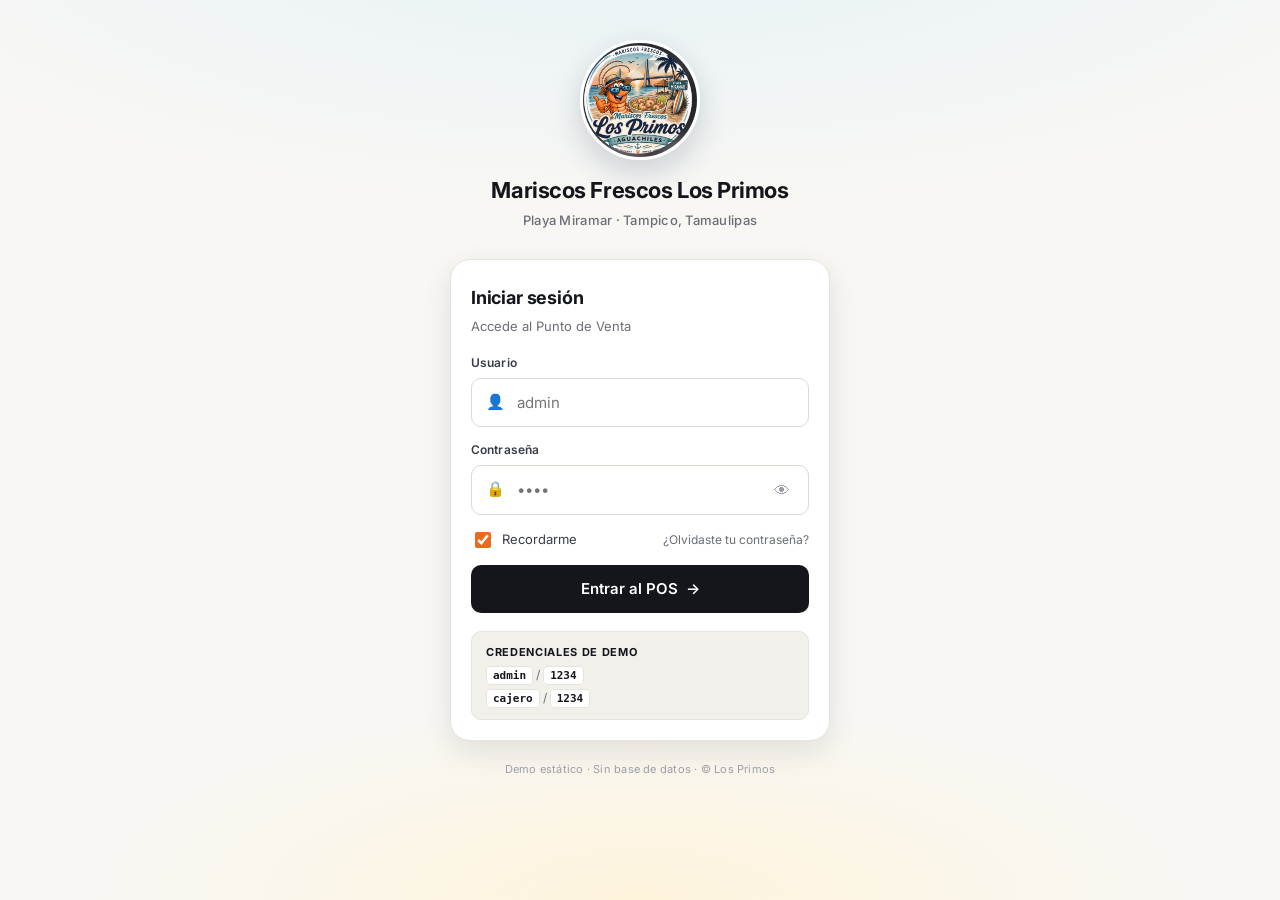
==== commit 68f0ccb5: "Fix mobile: constrain logo, hero login, bottom sheet, cache-bust - Add defensive img { max-width: 10" ====
--- a/index.html
+++ b/index.html
@@ -3,12 +3,16 @@
 <head>
   <meta charset="UTF-8" />
   <meta name="viewport" content="width=device-width, initial-scale=1.0, viewport-fit=cover" />
-  <meta name="theme-color" content="#0b2545" />
+  <meta name="theme-color" content="#ffffff" />
+  <meta name="apple-mobile-web-app-capable" content="yes" />
+  <meta name="apple-mobile-web-app-status-bar-style" content="default" />
   <title>Los Primos · Iniciar sesión</title>
-  <link rel="stylesheet" href="assets/styles.css" />
+  <link rel="stylesheet" href="assets/styles.css?v=3" />
+  <link rel="icon" href="assets/logo.png" />
+  <link rel="apple-touch-icon" href="assets/logo.png" />
   <link rel="preconnect" href="https://fonts.googleapis.com">
   <link rel="preconnect" href="https://fonts.gstatic.com" crossorigin>
-  <link href="https://fonts.googleapis.com/css2?family=Fredoka:wght@500;600;700&family=Inter:wght@400;500;600;700;800&display=swap" rel="stylesheet">
+  <link href="https://fonts.googleapis.com/css2?family=Inter:wght@400;500;600;700;800&display=swap" rel="stylesheet">
 </head>
 <body class="login-body">
   <div class="wave-bg" aria-hidden="true"></div>
@@ -66,6 +70,6 @@
       Demo estático · Sin base de datos · <span>© Los Primos</span>
     </footer>
   </main>
-  <script src="assets/login.js"></script>
+  <script src="assets/login.js?v=3"></script>
 </body>
 </html>
--- a/assets/styles.css
+++ b/assets/styles.css
@@ -1,49 +1,55 @@
 /* ============================================================
-   Los Primos POS — diseño minimalista
-   Paleta reducida: blanco, negro suave, gris hueso.
-   Único acento: naranja de la marca.
+   Los Primos POS — MOBILE FIRST
+   Diseño minimalista con acentos de mar y naranja de la marca.
+   Prioridad total al celular.
    ============================================================ */
 
 :root {
-  /* Neutrals */
-  --bg:          #fafaf9;
+  --bg:          #f8f7f4;
   --surface:     #ffffff;
-  --surface-2:   #f5f5f4;
-  --line:        #eceae7;
-  --line-2:      #e4e2de;
-
-  --ink:         #17171a;
-  --ink-2:       #3d3d42;
-  --ink-3:       #6b6b73;
-  --ink-4:       #a1a1a9;
-  --ink-5:       #cbc9c5;
-
-  /* Brand */
-  --accent:      #ea6a1f;   /* naranja Los Primos, un poco más terroso */
-  --accent-2:    #c7541a;
+  --surface-2:   #f2f0eb;
+  --line:        #e7e4dd;
+  --line-2:      #ddd9d0;
+
+  --ink:         #14161c;
+  --ink-2:       #3a3d47;
+  --ink-3:       #6b6e78;
+  --ink-4:       #9d9fa8;
+  --ink-5:       #cbc9c3;
+
+  --accent:      #eb6a1c;
+  --accent-2:    #c95612;
   --accent-soft: #fdece0;
-  --navy:        #101c30;   /* usado con moderación */
-
-  /* Semantic */
-  --success:     #16794a;
+  --navy:        #0c1f3d;
+  --navy-2:      #142b52;
+  --sea:         #2b8bb0;
+  --sea-soft:    #e6f2f7;
+  --sand:        #fef4dc;
+
+  --success:     #167a4a;
   --success-soft:#e5f4ec;
   --danger:      #b3261e;
   --danger-soft: #fbe9e8;
   --warning:     #a35b00;
   --warning-soft:#fbeed9;
 
-  --radius:      12px;
-  --radius-sm:   8px;
-  --radius-lg:   16px;
+  --radius:      14px;
+  --radius-sm:   10px;
+  --radius-lg:   20px;
 
   --font: 'Inter', system-ui, -apple-system, BlinkMacSystemFont, 'Segoe UI', Roboto, sans-serif;
 
-  --shadow-1: 0 1px 2px rgba(23, 23, 26, .04);
-  --shadow-2: 0 6px 24px rgba(23, 23, 26, .08);
+  --shadow-1: 0 1px 2px rgba(20, 22, 28, .04);
+  --shadow-2: 0 10px 30px rgba(20, 22, 28, .10);
+  --shadow-3: 0 20px 48px rgba(20, 22, 28, .16);
+
+  --topbar-h:   58px;
+  --bottom-h:   64px;
 }
 
 * { box-sizing: border-box; }
 html, body { margin: 0; padding: 0; }
+html { -webkit-text-size-adjust: 100%; }
 body {
   font-family: var(--font);
   color: var(--ink);
@@ -52,107 +58,121 @@
   line-height: 1.5;
   -webkit-font-smoothing: antialiased;
   -webkit-tap-highlight-color: transparent;
-}
+  overflow-x: hidden;
+}
+
+/* ---------- Defensive resets ---------- */
+img, svg { max-width: 100%; display: block; }
 button { font-family: inherit; cursor: pointer; }
 a { color: inherit; }
-input, select, textarea { font-family: inherit; font-size: 15px; color: inherit; }
+input, select, textarea { font-family: inherit; font-size: 16px; color: inherit; }
 
 .hidden { display: none !important; }
 .muted { color: var(--ink-3); }
 
 /* ============================================================
-   LOGIN
+   LOGIN — hero-style, mobile-first
    ============================================================ */
 .login-body {
   min-height: 100dvh;
   min-height: 100vh;
-  background: var(--bg);
-  color: var(--ink);
-  display: grid;
-  place-items: center;
-  padding: 24px 16px;
+  background:
+    radial-gradient(120% 60% at 50% -10%, var(--sea-soft) 0%, transparent 55%),
+    radial-gradient(80% 40% at 50% 100%, var(--sand) 0%, transparent 55%),
+    var(--bg);
+  color: var(--ink);
+  display: flex;
+  flex-direction: column;
+  padding: 0;
 }
 .wave-bg { display: none; }
 
 .login-shell {
+  flex: 1;
   width: 100%;
-  max-width: 380px;
-  display: grid;
+  max-width: 420px;
+  margin: 0 auto;
+  padding: 32px 20px 20px;
+  padding-top: calc(32px + env(safe-area-inset-top));
+  padding-bottom: calc(20px + env(safe-area-inset-bottom));
+  display: flex;
+  flex-direction: column;
   gap: 20px;
 }
+
 .login-card {
-  background: var(--surface);
-  border: 1px solid var(--line);
-  border-radius: var(--radius-lg);
-  padding: 32px 28px;
+  background: transparent;
+  border: 0;
+  border-radius: 0;
+  padding: 0;
+  display: flex;
+  flex-direction: column;
+  gap: 24px;
 }
 
 .brand-badge {
-  display: grid;
-  place-items: center;
-  gap: 10px;
-  margin-bottom: 24px;
+  display: flex !important;
+  flex-direction: column;
+  align-items: center;
+  gap: 14px;
+  margin: 0;
+  padding: 8px 0 4px;
+  text-align: center;
 }
 .brand-logo {
-  width: 132px;
-  height: 132px;
+  width: 120px !important;
+  height: 120px !important;
+  max-width: 32vw !important;
+  max-height: 32vw !important;
   border-radius: 50%;
   object-fit: cover;
   display: block;
-  box-shadow: 0 8px 24px rgba(23, 23, 26, .12);
+  box-shadow: 0 12px 32px rgba(12, 31, 61, .18);
+  border: 3px solid var(--surface);
+  flex-shrink: 0;
 }
 .brand-circle,
 .brand-circle::before,
 .brand-circle::after,
 .brand-palms,
 .brand-sun,
-.brand-emoji { display: none; }
-.brand-title { display: none; }
-
-.brand-title {
+.brand-emoji,
+.brand-title,
+.brand-top,
+.brand-name,
+.brand-sub { display: none !important; }
+
+.brand-location {
   margin: 0;
-  text-align: center;
-  line-height: 1.1;
+  font-size: 13px;
+  color: var(--ink-3);
+  font-weight: 500;
+  letter-spacing: 0.02em;
+}
+.brand-location::before {
+  content: "Mariscos Frescos Los Primos";
+  display: block;
+  color: var(--ink);
+  font-size: 22px;
+  font-weight: 700;
+  letter-spacing: -0.02em;
+  margin-bottom: 4px;
   font-family: var(--font);
-  font-weight: 500;
-  letter-spacing: -0.01em;
-}
-.brand-top {
-  display: block;
-  font-size: 10px;
-  letter-spacing: 0.24em;
-  color: var(--ink-4);
-  font-weight: 500;
-  text-transform: uppercase;
-  margin-bottom: 6px;
-}
-.brand-name {
-  display: block;
-  font-size: 22px;
-  color: var(--ink);
-  font-weight: 600;
-  letter-spacing: -0.02em;
-}
-.brand-sub {
-  display: block;
-  font-size: 10px;
-  letter-spacing: 0.24em;
-  color: var(--ink-4);
-  font-weight: 500;
-  margin-top: 4px;
-}
-.brand-location {
-  margin: 4px 0 0;
-  font-size: 12px;
-  color: var(--ink-4);
-  text-align: center;
-}
-
-.login-form { display: grid; gap: 16px; }
+}
+
+.login-form {
+  background: var(--surface);
+  border: 1px solid var(--line);
+  border-radius: var(--radius-lg);
+  padding: 24px 20px 20px;
+  display: grid;
+  gap: 14px;
+  box-shadow: var(--shadow-2);
+}
 .form-title {
   margin: 0;
   font-size: 18px;
-  font-weight: 600;
+  font-weight: 700;
   color: var(--ink);
   letter-spacing: -0.01em;
 }
@@ -165,24 +185,24 @@
 .field { display: grid; gap: 6px; }
 .field-label {
   font-size: 12px;
-  font-weight: 500;
+  font-weight: 600;
   color: var(--ink-2);
-  letter-spacing: 0;
-  text-transform: none;
+  letter-spacing: 0.01em;
 }
 .field-input {
   display: flex;
   align-items: center;
-  gap: 8px;
-  background: var(--surface);
-  border: 1px solid var(--line-2);
+  gap: 10px;
+  background: var(--surface);
+  border: 1.5px solid var(--line-2);
   border-radius: var(--radius-sm);
-  padding: 10px 12px;
+  padding: 12px 14px;
   transition: border-color .12s, box-shadow .12s;
+  min-height: 48px;
 }
 .field-input:focus-within {
   border-color: var(--ink);
-  box-shadow: 0 0 0 3px rgba(23, 23, 26, .06);
+  box-shadow: 0 0 0 4px rgba(20, 22, 28, .08);
 }
 .field-input input,
 .field-input select {
@@ -191,27 +211,31 @@
   background: transparent;
   width: 100%;
   color: var(--ink);
-  font-size: 14px;
+  font-size: 15px;
+  min-width: 0;
 }
 .field-icon {
-  font-size: 14px;
+  font-size: 15px;
   color: var(--ink-4);
-  filter: grayscale(1);
+  flex-shrink: 0;
 }
 .toggle-eye {
   background: transparent;
   border: 0;
   color: var(--ink-4);
-  font-size: 14px;
-  padding: 0;
+  font-size: 16px;
+  padding: 4px;
   line-height: 1;
-  filter: grayscale(1);
-}
+  flex-shrink: 0;
+}
+.field.inline { flex: 1; }
 
 .row-between {
   display: flex;
   justify-content: space-between;
   align-items: center;
+  gap: 12px;
+  flex-wrap: wrap;
 }
 .checkbox {
   display: flex;
@@ -221,20 +245,16 @@
   color: var(--ink-2);
 }
 .checkbox input {
-  width: 15px;
-  height: 15px;
-  accent-color: var(--ink);
+  width: 16px;
+  height: 16px;
+  accent-color: var(--accent);
 }
 .link-muted {
   font-size: 12px;
   color: var(--ink-3);
   text-decoration: none;
 }
-.link-muted:hover {
-  color: var(--ink);
-  text-decoration: underline;
-  text-underline-offset: 3px;
-}
+.link-muted:active { color: var(--accent); }
 
 /* ============================================================
    BUTTONS
@@ -243,38 +263,41 @@
 .btn-ghost {
   border: 0;
   border-radius: var(--radius-sm);
-  font-weight: 500;
-  padding: 11px 16px;
-  font-size: 14px;
+  font-weight: 600;
+  padding: 14px 18px;
+  font-size: 15px;
   display: inline-flex;
   align-items: center;
   justify-content: center;
   gap: 8px;
   transition: background .12s, color .12s, border-color .12s, transform .05s;
   border: 1px solid transparent;
+  min-height: 48px;
+  line-height: 1;
 }
 .btn-primary {
   background: var(--ink);
   color: var(--surface);
 }
 .btn-primary:hover { background: #000; }
-.btn-primary:active { transform: translateY(1px); }
+.btn-primary:active { transform: scale(0.98); }
 .btn-primary:disabled {
   background: var(--surface-2);
   color: var(--ink-4);
   cursor: not-allowed;
 }
-.btn-primary.big { padding: 13px 16px; font-size: 15px; }
+.btn-primary.big { padding: 15px 18px; font-size: 16px; }
+.btn-primary.accent {
+  background: var(--accent);
+}
+.btn-primary.accent:hover { background: var(--accent-2); }
 
 .btn-ghost {
   background: var(--surface);
   color: var(--ink-2);
   border-color: var(--line-2);
 }
-.btn-ghost:hover {
-  background: var(--surface-2);
-  color: var(--ink);
-}
+.btn-ghost:hover { background: var(--surface-2); color: var(--ink); }
 
 .btn-block { width: 100%; }
 .block { display: block; width: 100%; }
@@ -282,17 +305,18 @@
 .alert-error {
   background: var(--danger-soft);
   color: var(--danger);
-  padding: 10px 12px;
+  padding: 12px;
   border-radius: var(--radius-sm);
   font-size: 13px;
   border: 1px solid rgba(179, 38, 30, .15);
+  font-weight: 500;
 }
 
 .demo-creds {
-  margin-top: 8px;
+  margin-top: 4px;
   background: var(--surface-2);
   border-radius: var(--radius-sm);
-  padding: 12px;
+  padding: 12px 14px;
   font-size: 12px;
   color: var(--ink-3);
   display: grid;
@@ -301,7 +325,7 @@
 }
 .demo-creds strong {
   color: var(--ink);
-  font-weight: 600;
+  font-weight: 700;
   font-size: 11px;
   letter-spacing: 0.06em;
   text-transform: uppercase;
@@ -312,7 +336,7 @@
   padding: 2px 6px;
   border-radius: 4px;
   color: var(--ink);
-  font-weight: 500;
+  font-weight: 600;
   border: 1px solid var(--line);
   font-size: 11px;
 }
@@ -322,6 +346,7 @@
   font-size: 11px;
   text-align: center;
   letter-spacing: 0.02em;
+  padding: 0 8px;
 }
 
 /* ============================================================
@@ -331,93 +356,113 @@
   min-height: 100dvh;
   min-height: 100vh;
   background: var(--bg);
-  padding-bottom: 72px;
-}
-
+  padding-bottom: calc(var(--bottom-h) + env(safe-area-inset-bottom));
+}
+
+/* Topbar (light) */
 .topbar {
   position: sticky;
   top: 0;
   z-index: 50;
   display: flex;
   align-items: center;
-  gap: 12px;
-  padding: 12px 16px;
+  gap: 10px;
+  padding: 10px 14px;
   background: var(--surface);
   color: var(--ink);
   border-bottom: 1px solid var(--line);
-  padding-top: calc(12px + env(safe-area-inset-top));
-}
-
-.menu-btn,
-.close-btn {
+  padding-top: calc(10px + env(safe-area-inset-top));
+  min-height: var(--topbar-h);
+}
+
+.menu-btn, .close-btn {
   background: transparent;
   border: 1px solid var(--line-2);
   color: var(--ink-2);
-  width: 36px;
-  height: 36px;
+  width: 40px;
+  height: 40px;
   border-radius: var(--radius-sm);
-  font-size: 16px;
+  font-size: 18px;
   display: grid;
   place-items: center;
-}
-.menu-btn:hover, .close-btn:hover {
+  flex-shrink: 0;
+}
+.menu-btn:active, .close-btn:active {
   background: var(--surface-2);
-  color: var(--ink);
-}
-.close-btn {
-  border: 0;
-  margin-left: auto;
-}
+  transform: scale(0.95);
+}
+.close-btn { border: 0; margin-left: auto; }
 
 .topbar-brand {
   display: flex;
   align-items: center;
   gap: 10px;
+  min-width: 0;
+  flex: 1;
 }
 .mini-logo {
-  width: 34px;
-  height: 34px;
+  width: 36px !important;
+  height: 36px !important;
+  max-width: 36px !important;
+  max-height: 36px !important;
   border-radius: 50%;
   object-fit: cover;
   display: block;
-  border: 1px solid var(--line);
+  border: 1.5px solid var(--surface);
+  box-shadow: 0 2px 6px rgba(20, 22, 28, .12);
+  flex-shrink: 0;
 }
 .side-logo {
-  width: 32px;
-  height: 32px;
+  width: 34px !important;
+  height: 34px !important;
+  max-width: 34px !important;
+  max-height: 34px !important;
   border-radius: 50%;
   object-fit: cover;
   display: block;
+  flex-shrink: 0;
 }
 .ticket-logo {
-  width: 44px;
-  height: 44px;
+  width: 44px !important;
+  height: 44px !important;
+  max-width: 44px !important;
+  max-height: 44px !important;
   border-radius: 50%;
   object-fit: cover;
   display: block;
+  flex-shrink: 0;
 }
 
 .topbar-title {
   display: grid;
-  line-height: 1.2;
+  line-height: 1.15;
+  min-width: 0;
+  overflow: hidden;
 }
 .topbar-title strong {
   font-family: var(--font);
-  font-weight: 600;
+  font-weight: 700;
   font-size: 14px;
   letter-spacing: -0.01em;
   color: var(--ink);
+  white-space: nowrap;
+  overflow: hidden;
+  text-overflow: ellipsis;
 }
 .topbar-title small {
   color: var(--ink-4);
   font-size: 11px;
+  white-space: nowrap;
+  overflow: hidden;
+  text-overflow: ellipsis;
 }
 
 .topbar-actions {
   margin-left: auto;
   display: flex;
-  gap: 8px;
-  align-items: center;
+  gap: 6px;
+  align-items: center;
+  flex-shrink: 0;
 }
 .user-chip {
   background: var(--surface-2);
@@ -426,10 +471,12 @@
   font-size: 12px;
   color: var(--ink-2);
   border: 1px solid var(--line);
+  white-space: nowrap;
 }
 .topbar .btn-ghost {
-  padding: 7px 12px;
+  padding: 8px 12px;
   font-size: 13px;
+  min-height: 36px;
 }
 
 /* Sidebar */
@@ -438,15 +485,16 @@
   top: 0;
   left: 0;
   bottom: 0;
-  width: 240px;
+  width: 260px;
   background: var(--surface);
   color: var(--ink);
   z-index: 100;
   transform: translateX(-100%);
-  transition: transform .2s ease;
+  transition: transform .22s ease;
   display: flex;
   flex-direction: column;
   border-right: 1px solid var(--line);
+  box-shadow: var(--shadow-2);
 }
 .sidebar.open { transform: translateX(0); }
 
@@ -456,11 +504,12 @@
   gap: 10px;
   padding: 16px;
   border-bottom: 1px solid var(--line);
+  padding-top: calc(16px + env(safe-area-inset-top));
 }
 .sidebar-header strong {
   display: block;
   font-family: var(--font);
-  font-weight: 600;
+  font-weight: 700;
   font-size: 14px;
   color: var(--ink);
   letter-spacing: -0.01em;
@@ -472,7 +521,7 @@
 }
 
 .nav {
-  padding: 8px;
+  padding: 10px 8px;
   display: grid;
   gap: 2px;
   overflow-y: auto;
@@ -481,42 +530,40 @@
 .nav-item {
   display: flex;
   align-items: center;
-  gap: 10px;
-  padding: 10px 12px;
+  gap: 12px;
+  padding: 12px 12px;
   border-radius: var(--radius-sm);
   border: 0;
   background: transparent;
   color: var(--ink-2);
-  font-weight: 400;
+  font-weight: 500;
   text-align: left;
-  font-size: 14px;
-}
-.nav-item:hover {
-  background: var(--surface-2);
-  color: var(--ink);
-}
+  font-size: 14.5px;
+  min-height: 44px;
+}
+.nav-item:hover { background: var(--surface-2); color: var(--ink); }
 .nav-item.active {
   background: var(--surface-2);
   color: var(--ink);
-  font-weight: 500;
-  box-shadow: none;
+  font-weight: 600;
 }
 .nav-item .ni {
-  font-size: 15px;
+  font-size: 16px;
   width: 20px;
   text-align: center;
-  filter: grayscale(0.5);
+  flex-shrink: 0;
 }
 
 .sidebar-foot {
   padding: 12px;
   border-top: 1px solid var(--line);
+  padding-bottom: calc(12px + env(safe-area-inset-bottom));
 }
 
 .scrim {
   position: fixed;
   inset: 0;
-  background: rgba(23, 23, 26, .35);
+  background: rgba(20, 22, 28, .45);
   z-index: 90;
   opacity: 0;
   pointer-events: none;
@@ -530,7 +577,9 @@
   left: 0;
   right: 0;
   bottom: 0;
-  background: var(--surface);
+  background: rgba(255, 255, 255, 0.94);
+  backdrop-filter: saturate(180%) blur(20px);
+  -webkit-backdrop-filter: saturate(180%) blur(20px);
   display: grid;
   grid-template-columns: repeat(5, 1fr);
   border-top: 1px solid var(--line);
@@ -541,48 +590,56 @@
   border: 0;
   background: transparent;
   color: var(--ink-4);
-  padding: 10px 4px 8px;
+  padding: 8px 4px;
   display: grid;
   place-items: center;
-  gap: 4px;
+  gap: 3px;
   font-size: 10px;
   font-weight: 500;
+  min-height: var(--bottom-h);
+  position: relative;
 }
 .bn-item span {
-  font-size: 18px;
+  font-size: 20px;
   line-height: 1;
-  filter: grayscale(1);
-  opacity: .6;
+  opacity: .55;
+  transition: opacity .15s, transform .15s;
 }
 .bn-item em {
   font-style: normal;
-  font-size: 10px;
+  font-size: 10.5px;
+  transition: color .15s;
 }
 .bn-item.active {
   color: var(--ink);
 }
 .bn-item.active span {
-  filter: grayscale(0);
   opacity: 1;
-}
-.bn-item.active::after { display: none; }
+  transform: translateY(-1px);
+}
+.bn-item.active::before {
+  content: "";
+  position: absolute;
+  top: 6px;
+  width: 24px;
+  height: 3px;
+  border-radius: 3px;
+  background: var(--accent);
+}
 
 /* Main */
 .app-main {
-  padding: 20px 16px 24px;
+  padding: 16px 14px 20px;
   max-width: 1400px;
   margin: 0 auto;
 }
 
-.view-head {
-  margin: 0 0 20px;
-}
+.view-head { margin: 0 0 16px; }
 .view-head h2 {
   margin: 0;
-  font-family: var(--font);
   color: var(--ink);
   font-size: 22px;
-  font-weight: 600;
+  font-weight: 700;
   letter-spacing: -0.02em;
 }
 .view-head p {
@@ -592,18 +649,18 @@
 }
 
 /* ============================================================
-   POS: Products + Cart
+   POS — Products + Cart
    ============================================================ */
 .pos-grid {
   display: grid;
   grid-template-columns: 1fr;
-  gap: 16px;
+  gap: 12px;
 }
 
 .filter-row {
   display: flex;
   align-items: center;
-  gap: 10px;
+  gap: 8px;
   flex-wrap: wrap;
   margin-bottom: 14px;
 }
@@ -614,25 +671,27 @@
   align-items: center;
   gap: 8px;
   background: var(--surface);
-  border: 1px solid var(--line-2);
+  border: 1.5px solid var(--line-2);
   border-radius: var(--radius-sm);
-  padding: 9px 12px;
+  padding: 10px 14px;
+  min-height: 44px;
 }
 .search-box:focus-within {
   border-color: var(--ink);
-  box-shadow: 0 0 0 3px rgba(23, 23, 26, .06);
+  box-shadow: 0 0 0 4px rgba(20, 22, 28, .06);
 }
 .search-box span {
   color: var(--ink-4);
-  filter: grayscale(1);
-  font-size: 13px;
+  font-size: 14px;
+  flex-shrink: 0;
 }
 .search-box input {
   border: 0;
   outline: 0;
   background: transparent;
   width: 100%;
-  font-size: 14px;
+  font-size: 15px;
+  min-width: 0;
 }
 
 .chips {
@@ -640,22 +699,24 @@
   gap: 6px;
   overflow-x: auto;
   padding-bottom: 2px;
+  -webkit-overflow-scrolling: touch;
+  scrollbar-width: none;
 }
 .chips::-webkit-scrollbar { display: none; }
 .chip {
-  border: 1px solid var(--line-2);
-  background: var(--surface);
-  padding: 7px 12px;
+  border: 1.5px solid var(--line-2);
+  background: var(--surface);
+  padding: 9px 14px;
   border-radius: 999px;
-  font-size: 12px;
-  font-weight: 500;
+  font-size: 13px;
+  font-weight: 600;
   color: var(--ink-2);
   white-space: nowrap;
   transition: background .12s, color .12s, border-color .12s;
-}
-.chip:hover {
-  background: var(--surface-2);
-}
+  min-height: 38px;
+  flex-shrink: 0;
+}
+.chip:active { background: var(--surface-2); }
 .chip.active {
   background: var(--ink);
   color: var(--surface);
@@ -664,27 +725,25 @@
 
 .product-grid {
   display: grid;
-  grid-template-columns: repeat(auto-fill, minmax(140px, 1fr));
+  grid-template-columns: repeat(2, 1fr);
   gap: 10px;
 }
 .product-card {
   background: var(--surface);
   border: 1px solid var(--line);
   border-radius: var(--radius);
-  padding: 12px;
+  padding: 10px;
   display: grid;
   gap: 8px;
   text-align: left;
   color: var(--ink);
-  transition: border-color .12s, background .12s;
+  transition: border-color .12s, transform .05s, box-shadow .12s;
   position: relative;
   overflow: hidden;
 }
-.product-card:hover {
-  border-color: var(--ink-4);
-}
 .product-card:active {
-  background: var(--surface-2);
+  transform: scale(0.98);
+  border-color: var(--accent);
 }
 
 .product-card .thumb {
@@ -692,8 +751,8 @@
   border-radius: var(--radius-sm);
   display: grid;
   place-items: center;
-  font-size: 32px;
-  background: var(--surface-2);
+  font-size: 40px;
+  background: linear-gradient(160deg, var(--sea-soft), var(--sand));
   position: relative;
   overflow: hidden;
 }
@@ -703,24 +762,29 @@
   position: absolute;
   top: 10px;
   left: 10px;
-  background: var(--surface);
-  color: var(--ink-3);
+  background: rgba(255, 255, 255, 0.85);
+  backdrop-filter: blur(6px);
+  color: var(--ink-2);
   font-size: 9px;
   padding: 3px 8px;
   border-radius: 999px;
   letter-spacing: 0.04em;
-  font-weight: 500;
+  font-weight: 600;
   text-transform: uppercase;
   z-index: 2;
-  border: 1px solid var(--line);
+  border: 1px solid rgba(255, 255, 255, .5);
 }
 
 .product-card .name {
-  font-weight: 500;
-  font-size: 13px;
-  line-height: 1.3;
+  font-weight: 600;
+  font-size: 13.5px;
+  line-height: 1.25;
   color: var(--ink);
   min-height: 34px;
+  display: -webkit-box;
+  -webkit-line-clamp: 2;
+  -webkit-box-orient: vertical;
+  overflow: hidden;
 }
 .product-card .price-row {
   display: flex;
@@ -729,24 +793,21 @@
   gap: 6px;
 }
 .product-card .price {
-  font-size: 16px;
-  font-weight: 600;
-  color: var(--ink);
-  letter-spacing: -0.01em;
+  font-size: 17px;
+  font-weight: 700;
+  color: var(--ink);
+  letter-spacing: -0.02em;
 }
 .product-card .stock {
-  font-size: 10px;
-  color: var(--ink-3);
-  background: transparent;
-  border-radius: 999px;
-  padding: 0;
+  font-size: 10.5px;
+  color: var(--ink-4);
   font-weight: 500;
 }
-.product-card .stock.low { color: var(--warning); }
-.product-card .stock.out { color: var(--danger); }
+.product-card .stock.low { color: var(--warning); font-weight: 600; }
+.product-card .stock.out { color: var(--danger); font-weight: 600; }
 .product-card[disabled] { opacity: .5; pointer-events: none; }
 
-/* Cart */
+/* Cart (desktop side by default; mobile becomes bottom sheet below) */
 .pos-cart {
   background: var(--surface);
   border-radius: var(--radius);
@@ -763,23 +824,35 @@
 }
 .cart-header h3 {
   margin: 0;
-  font-size: 15px;
-  color: var(--ink);
-  font-weight: 600;
+  font-size: 16px;
+  color: var(--ink);
+  font-weight: 700;
   letter-spacing: -0.01em;
 }
-.cart-count {
-  font-size: 12px;
-  color: var(--ink-4);
-}
+.cart-header-right {
+  display: flex;
+  align-items: center;
+  gap: 10px;
+}
+.cart-count { font-size: 12px; color: var(--ink-4); }
+
+.sheet-close {
+  display: none;
+  background: transparent;
+  border: 0;
+  color: var(--ink-3);
+  font-size: 20px;
+  padding: 6px;
+  border-radius: 8px;
+  line-height: 1;
+}
+.sheet-close:active { background: var(--surface-2); }
 
 .cart-items {
   display: grid;
-  gap: 8px;
+  gap: 0;
   max-height: 340px;
   overflow-y: auto;
-  margin: 0 -4px;
-  padding: 0 4px;
 }
 .empty-state {
   padding: 32px 8px;
@@ -789,86 +862,70 @@
   place-items: center;
   gap: 8px;
 }
-.empty-state span {
-  font-size: 28px;
-  opacity: .5;
-  filter: grayscale(1);
-}
-.empty-state p {
-  margin: 0;
-  font-size: 13px;
-}
+.empty-state span { font-size: 28px; opacity: .5; }
+.empty-state p { margin: 0; font-size: 13px; }
 
 .cart-item {
   display: grid;
   grid-template-columns: 1fr auto;
-  gap: 8px;
-  padding: 10px 0;
+  gap: 10px;
+  padding: 12px 0;
   border-bottom: 1px solid var(--line);
 }
 .cart-item:last-child { border-bottom: 0; }
-.cart-item .ci-main {
-  display: grid;
-  gap: 4px;
-  min-width: 0;
-}
+.cart-item .ci-main { display: grid; gap: 4px; min-width: 0; }
 .cart-item .ci-name {
-  font-weight: 500;
-  font-size: 13px;
+  font-weight: 600;
+  font-size: 14px;
   color: var(--ink);
   overflow: hidden;
   text-overflow: ellipsis;
   white-space: nowrap;
 }
-.cart-item .ci-price {
-  font-size: 11px;
-  color: var(--ink-4);
-}
+.cart-item .ci-price { font-size: 12px; color: var(--ink-4); }
 .cart-item .ci-total {
+  font-weight: 700;
+  color: var(--ink);
+  text-align: right;
+  font-size: 15px;
+  letter-spacing: -0.01em;
+}
+
+.qty-ctrl {
+  display: flex;
+  align-items: center;
+  gap: 6px;
+  margin-top: 6px;
+}
+.qty-btn {
+  width: 32px;
+  height: 32px;
+  border-radius: 8px;
+  background: var(--surface-2);
+  border: 1px solid var(--line);
+  font-size: 15px;
   font-weight: 600;
-  color: var(--ink);
-  text-align: right;
+  color: var(--ink-2);
+  display: grid;
+  place-items: center;
+}
+.qty-btn:active { background: var(--line); }
+.qty-val {
+  min-width: 28px;
+  text-align: center;
+  font-weight: 700;
   font-size: 14px;
-}
-
-.qty-ctrl {
-  display: flex;
-  align-items: center;
-  gap: 4px;
-  margin-top: 4px;
-}
-.qty-btn {
-  width: 24px;
-  height: 24px;
-  border-radius: 6px;
-  background: var(--surface);
-  border: 1px solid var(--line-2);
-  font-size: 13px;
-  font-weight: 500;
-  color: var(--ink-2);
-  display: grid;
-  place-items: center;
-}
-.qty-btn:hover {
-  background: var(--surface-2);
-  color: var(--ink);
-}
-.qty-val {
-  min-width: 24px;
-  text-align: center;
-  font-weight: 500;
-  font-size: 13px;
   color: var(--ink);
 }
 .cart-item .rem {
   background: transparent;
   border: 0;
   color: var(--ink-4);
-  font-size: 14px;
-  padding: 4px;
-  filter: grayscale(1);
-}
-.cart-item .rem:hover { color: var(--danger); }
+  font-size: 16px;
+  padding: 6px;
+  margin-left: auto;
+}
+.cart-item .rem:active { color: var(--danger); }
 
 .cart-summary {
   border-top: 1px solid var(--line);
@@ -884,7 +941,7 @@
 }
 .cart-summary .row strong {
   color: var(--ink-2);
-  font-weight: 500;
+  font-weight: 600;
 }
 .cart-summary .row.total {
   border-top: 1px solid var(--line);
@@ -894,9 +951,9 @@
   color: var(--ink);
 }
 .cart-summary .row.total strong {
-  color: var(--ink);
-  font-size: 20px;
-  font-weight: 600;
+  color: var(--accent);
+  font-size: 22px;
+  font-weight: 800;
   letter-spacing: -0.02em;
 }
 
@@ -906,24 +963,21 @@
   gap: 6px;
 }
 .pay-btn {
-  padding: 10px 6px;
+  padding: 12px 6px;
   border-radius: var(--radius-sm);
   background: var(--surface);
-  border: 1px solid var(--line-2);
+  border: 1.5px solid var(--line-2);
   color: var(--ink-3);
-  font-size: 12px;
-  font-weight: 500;
+  font-size: 12.5px;
+  font-weight: 600;
   transition: background .12s, color .12s, border-color .12s;
-}
-.pay-btn:hover {
-  background: var(--surface-2);
-  color: var(--ink);
-}
+  min-height: 46px;
+}
+.pay-btn:active { background: var(--surface-2); }
 .pay-btn.active {
   background: var(--ink);
   color: var(--surface);
   border-color: var(--ink);
-  box-shadow: none;
 }
 
 /* ============================================================
@@ -933,7 +987,7 @@
   display: grid;
   grid-template-columns: repeat(2, 1fr);
   gap: 10px;
-  margin-bottom: 16px;
+  margin-bottom: 14px;
 }
 .stat-cards.inline {
   grid-template-columns: repeat(2, 1fr);
@@ -949,24 +1003,24 @@
 }
 .stat-card small {
   color: var(--ink-3);
-  font-size: 11px;
+  font-size: 11.5px;
   font-weight: 500;
-  letter-spacing: 0.02em;
 }
 .stat-card strong {
   font-family: var(--font);
   font-size: 22px;
-  font-weight: 600;
+  font-weight: 700;
   color: var(--ink);
   letter-spacing: -0.02em;
+  line-height: 1.15;
 }
 .stat-card.accent {
-  background: var(--ink);
+  background: linear-gradient(135deg, var(--navy), var(--navy-2));
   color: var(--surface);
-  border-color: var(--ink);
-}
-.stat-card.accent small { color: rgba(255, 255, 255, .6); }
-.stat-card.accent strong { color: var(--surface); }
+  border-color: var(--navy);
+}
+.stat-card.accent small { color: rgba(255, 255, 255, .7); }
+.stat-card.accent strong { color: var(--accent); }
 .stat-card.warn strong { color: var(--warning); }
 
 .card {
@@ -978,29 +1032,18 @@
 }
 .card h3 {
   margin: 0 0 14px;
-  font-size: 14px;
-  color: var(--ink);
-  font-weight: 600;
+  font-size: 15px;
+  color: var(--ink);
+  font-weight: 700;
   letter-spacing: -0.01em;
 }
 
 .two-col { display: grid; grid-template-columns: 1fr; gap: 12px; }
 
-.table-wrap {
-  overflow-x: auto;
-  border-radius: var(--radius-sm);
-}
-.table-wrap.tight {
-  max-height: 320px;
-  overflow-y: auto;
-}
-.data-table {
-  width: 100%;
-  border-collapse: collapse;
-  font-size: 13px;
-}
-.data-table th,
-.data-table td {
+.table-wrap { overflow-x: auto; border-radius: var(--radius-sm); }
+.table-wrap.tight { max-height: 320px; overflow-y: auto; }
+.data-table { width: 100%; border-collapse: collapse; font-size: 13px; }
+.data-table th, .data-table td {
   padding: 12px 10px;
   text-align: left;
   border-bottom: 1px solid var(--line);
@@ -1009,10 +1052,10 @@
 .data-table th {
   background: var(--surface);
   color: var(--ink-4);
-  font-size: 10px;
+  font-size: 10.5px;
   text-transform: uppercase;
   letter-spacing: 0.06em;
-  font-weight: 500;
+  font-weight: 600;
   position: sticky;
   top: 0;
   z-index: 1;
@@ -1020,15 +1063,15 @@
   padding-bottom: 8px;
   border-bottom: 1px solid var(--line-2);
 }
-.data-table tbody tr:hover { background: var(--surface-2); }
+.data-table tbody tr:active { background: var(--surface-2); }
 .data-table tbody tr:last-child td { border-bottom: 0; }
 
 .pill {
   display: inline-block;
-  padding: 2px 8px;
+  padding: 3px 8px;
   border-radius: 999px;
   font-size: 11px;
-  font-weight: 500;
+  font-weight: 600;
   background: var(--surface-2);
   color: var(--ink-3);
   border: 1px solid var(--line);
@@ -1037,7 +1080,7 @@
 .pill.warn { background: var(--warning-soft); color: var(--warning); border-color: transparent; }
 .pill.bad  { background: var(--danger-soft);  color: var(--danger);  border-color: transparent; }
 
-.method-list { display: grid; gap: 6px; }
+.method-list { display: grid; gap: 8px; }
 .method-row {
   display: flex;
   align-items: center;
@@ -1053,21 +1096,17 @@
   gap: 8px;
   color: var(--ink-2);
   font-size: 13px;
+  font-weight: 500;
 }
 .method-row .m-total {
-  font-weight: 600;
-  color: var(--ink);
-  font-size: 14px;
+  font-weight: 700;
+  color: var(--ink);
+  font-size: 15px;
+  letter-spacing: -0.01em;
 }
 .method-row small { color: var(--ink-4); font-size: 12px; }
 
-.rank-list {
-  list-style: none;
-  padding: 0;
-  margin: 0;
-  display: grid;
-  gap: 6px;
-}
+.rank-list { list-style: none; padding: 0; margin: 0; display: grid; gap: 6px; }
 .rank-list li {
   display: flex;
   align-items: center;
@@ -1078,37 +1117,43 @@
   border: 1px solid var(--line);
 }
 .rank-list .rank {
-  width: 22px;
-  height: 22px;
+  width: 24px;
+  height: 24px;
   border-radius: 6px;
   background: var(--surface-2);
   color: var(--ink-2);
   display: grid;
   place-items: center;
-  font-weight: 600;
+  font-weight: 700;
   font-size: 11px;
+  flex-shrink: 0;
 }
 .rank-list li:first-child .rank {
-  background: var(--ink);
+  background: var(--accent);
   color: var(--surface);
 }
 .rank-list .name {
   flex: 1;
   font-weight: 500;
-  font-size: 13px;
-  color: var(--ink);
+  font-size: 13.5px;
+  color: var(--ink);
+  min-width: 0;
+  overflow: hidden;
+  text-overflow: ellipsis;
+  white-space: nowrap;
 }
 .rank-list .amt {
-  font-weight: 600;
+  font-weight: 700;
   color: var(--ink);
   font-size: 14px;
+  letter-spacing: -0.01em;
 }
 
 /* Bar chart */
 .bar-chart {
   display: grid;
   grid-auto-flow: column;
-  grid-auto-columns: minmax(24px, 1fr);
+  grid-auto-columns: minmax(18px, 1fr);
   gap: 6px;
   align-items: end;
   height: 180px;
@@ -1120,8 +1165,8 @@
 .bar {
   position: relative;
   background: var(--ink);
-  border-radius: 2px 2px 0 0;
-  min-height: 2px;
+  border-radius: 3px 3px 0 0;
+  min-height: 3px;
   transition: height .25s;
 }
 .bar:hover { background: var(--accent); }
@@ -1142,7 +1187,7 @@
   top: -18px;
   transform: translateX(-50%);
   font-size: 10px;
-  font-weight: 500;
+  font-weight: 600;
   color: var(--ink-3);
   opacity: 0;
   transition: opacity .15s;
@@ -1155,36 +1200,41 @@
 .modal {
   position: fixed;
   inset: 0;
-  background: rgba(23, 23, 26, .45);
+  background: rgba(20, 22, 28, .5);
   z-index: 200;
   display: grid;
-  place-items: center;
-  padding: 16px;
-  animation: fadeIn .12s ease;
-}
-@keyframes fadeIn {
-  from { opacity: 0 }
-  to   { opacity: 1 }
-}
+  place-items: end center;
+  padding: 0;
+  animation: fadeIn .15s ease;
+}
+@keyframes fadeIn { from { opacity: 0 } to { opacity: 1 } }
 .modal-card {
   background: var(--surface);
-  border-radius: var(--radius-lg);
-  padding: 24px;
+  border-radius: var(--radius-lg) var(--radius-lg) 0 0;
+  padding: 20px 20px calc(20px + env(safe-area-inset-bottom));
   width: 100%;
-  max-width: 400px;
-  box-shadow: var(--shadow-2);
-  max-height: 92vh;
+  max-width: 480px;
+  box-shadow: var(--shadow-3);
+  max-height: 94vh;
   overflow-y: auto;
-  border: 1px solid var(--line);
+  animation: slideUp .22s cubic-bezier(0.32, 0.72, 0, 1);
+}
+.modal-card::before {
+  content: "";
+  display: block;
+  width: 44px;
+  height: 4px;
+  border-radius: 4px;
+  background: var(--line-2);
+  margin: -8px auto 14px;
 }
 .modal-card h3 {
   margin: 0 0 16px;
-  font-weight: 600;
-  color: var(--ink);
-  font-size: 16px;
+  font-weight: 700;
+  color: var(--ink);
+  font-size: 17px;
   letter-spacing: -0.01em;
 }
-
 .modal-actions {
   display: flex;
   gap: 8px;
@@ -1193,8 +1243,7 @@
 .modal-actions .btn-primary,
 .modal-actions .btn-ghost { flex: 1; }
 
-.pay-total,
-.pay-change {
+.pay-total, .pay-change {
   display: flex;
   justify-content: space-between;
   align-items: baseline;
@@ -1203,21 +1252,21 @@
   border-radius: var(--radius-sm);
   margin-bottom: 12px;
 }
-.pay-total span,
-.pay-change span {
+.pay-total span, .pay-change span {
   color: var(--ink-3);
   font-size: 13px;
+  font-weight: 500;
 }
 .pay-total strong {
   color: var(--ink);
-  font-size: 20px;
-  font-weight: 600;
+  font-size: 22px;
+  font-weight: 800;
   letter-spacing: -0.02em;
 }
 .pay-change strong {
-  color: var(--ink);
-  font-size: 20px;
-  font-weight: 600;
+  color: var(--success);
+  font-size: 22px;
+  font-weight: 800;
   letter-spacing: -0.02em;
 }
 
@@ -1228,18 +1277,16 @@
   margin: 8px 0 12px;
 }
 .quick-cash button {
-  padding: 8px 4px;
+  padding: 12px 4px;
   border-radius: var(--radius-sm);
   background: var(--surface);
-  border: 1px solid var(--line-2);
-  font-size: 12px;
-  font-weight: 500;
+  border: 1.5px solid var(--line-2);
+  font-size: 12.5px;
+  font-weight: 600;
   color: var(--ink-2);
-}
-.quick-cash button:hover {
-  background: var(--surface-2);
-  color: var(--ink);
-}
+  min-height: 44px;
+}
+.quick-cash button:active { background: var(--surface-2); }
 
 /* Ticket */
 .ticket {
@@ -1263,7 +1310,7 @@
   font-family: var(--font);
   color: var(--ink);
   font-size: 13px;
-  font-weight: 600;
+  font-weight: 700;
 }
 .ticket-brand small {
   display: block;
@@ -1279,47 +1326,14 @@
   border-bottom: 1px dashed var(--line-2);
   font-size: 11px;
 }
-.ticket-meta span {
-  color: var(--ink-4);
-  display: block;
-  font-family: var(--font);
-}
-.ticket-meta strong {
-  color: var(--ink);
-  font-family: var(--font);
-  font-weight: 500;
-}
-.ticket-lines {
-  padding: 10px 0;
-  display: grid;
-  gap: 6px;
-}
-.ticket-lines .tl {
-  display: grid;
-  grid-template-columns: 1fr auto;
-  gap: 8px;
-}
-.ticket-lines .tl small {
-  color: var(--ink-4);
-  font-family: var(--font);
-  font-size: 10px;
-}
-.ticket-totals {
-  padding-top: 10px;
-  border-top: 1px dashed var(--line-2);
-  display: grid;
-  gap: 4px;
-}
-.ticket-totals div {
-  display: flex;
-  justify-content: space-between;
-}
-.ticket-totals .grand {
-  font-size: 14px;
-  font-weight: 700;
-  color: var(--ink);
-  margin-top: 4px;
-}
+.ticket-meta span { color: var(--ink-4); display: block; font-family: var(--font); }
+.ticket-meta strong { color: var(--ink); font-family: var(--font); font-weight: 600; }
+.ticket-lines { padding: 10px 0; display: grid; gap: 6px; }
+.ticket-lines .tl { display: grid; grid-template-columns: 1fr auto; gap: 8px; }
+.ticket-lines .tl small { color: var(--ink-4); font-family: var(--font); font-size: 10px; }
+.ticket-totals { padding-top: 10px; border-top: 1px dashed var(--line-2); display: grid; gap: 4px; }
+.ticket-totals div { display: flex; justify-content: space-between; }
+.ticket-totals .grand { font-size: 14px; font-weight: 800; color: var(--ink); margin-top: 4px; }
 .ticket-thanks {
   text-align: center;
   margin: 12px 0 0;
@@ -1328,12 +1342,73 @@
   font-family: var(--font);
 }
 
+/* ============================================================
+   CART: FAB + Bottom Sheet (mobile)
+   ============================================================ */
+.cart-fab {
+  display: flex;
+  position: fixed;
+  left: 12px;
+  right: 12px;
+  bottom: calc(var(--bottom-h) + 8px + env(safe-area-inset-bottom));
+  z-index: 45;
+  background: var(--ink);
+  color: var(--surface);
+  border: 0;
+  border-radius: 14px;
+  padding: 14px 16px;
+  align-items: center;
+  gap: 12px;
+  box-shadow: 0 12px 32px rgba(20, 22, 28, .32);
+  font-weight: 600;
+  font-size: 14px;
+  animation: fabIn .22s ease;
+}
+@keyframes fabIn {
+  from { transform: translateY(24px); opacity: 0 }
+  to   { transform: translateY(0);    opacity: 1 }
+}
+@keyframes slideUp {
+  from { transform: translateY(24px); }
+  to   { transform: translateY(0); }
+}
+.cart-fab .cf-count {
+  background: var(--accent);
+  color: var(--surface);
+  font-weight: 700;
+  font-size: 13px;
+  min-width: 26px;
+  height: 26px;
+  border-radius: 999px;
+  display: grid;
+  place-items: center;
+  padding: 0 8px;
+}
+.cart-fab .cf-label { flex: 1; text-align: left; }
+.cart-fab .cf-total {
+  font-weight: 700;
+  font-size: 16px;
+  letter-spacing: -0.01em;
+}
+.cart-fab:active { transform: scale(0.98); }
+
+.cart-scrim {
+  position: fixed;
+  inset: 0;
+  background: rgba(20, 22, 28, .5);
+  z-index: 100;
+  opacity: 0;
+  pointer-events: none;
+  transition: opacity .2s;
+}
+.cart-scrim.show { opacity: 1; pointer-events: auto; }
+
 /* Toasts */
 .toast-host {
   position: fixed;
   left: 0;
   right: 0;
-  bottom: 88px;
+  bottom: calc(var(--bottom-h) + 70px + env(safe-area-inset-bottom));
   display: grid;
   gap: 6px;
   padding: 0 16px;
@@ -1355,10 +1430,46 @@
 }
 .toast.success { background: var(--success); }
 .toast.error   { background: var(--danger); }
-@keyframes slideUp {
-  from { transform: translateY(16px); opacity: 0 }
-  to   { transform: translateY(0);    opacity: 1 }
-}
+
+/* Sticky filter row on mobile-only (below topbar) */
+.filter-row {
+  position: sticky;
+  top: calc(var(--topbar-h) + env(safe-area-inset-top));
+  z-index: 20;
+  background: var(--bg);
+  margin: -16px -14px 14px;
+  padding: 12px 14px;
+  border-bottom: 1px solid var(--line);
+}
+
+/* Cart as bottom sheet by default (mobile) */
+.pos-cart {
+  position: fixed;
+  left: 0; right: 0; bottom: 0;
+  z-index: 110;
+  background: var(--surface);
+  border-radius: 20px 20px 0 0;
+  border: 0;
+  border-top: 1px solid var(--line);
+  padding: 8px 16px calc(16px + env(safe-area-inset-bottom));
+  max-height: 88vh;
+  transform: translateY(100%);
+  transition: transform .25s cubic-bezier(0.32, 0.72, 0, 1);
+  box-shadow: 0 -14px 40px rgba(20, 22, 28, .18);
+  overflow-y: auto;
+}
+.pos-cart.open { transform: translateY(0); }
+.pos-cart::before {
+  content: "";
+  display: block;
+  width: 44px;
+  height: 4px;
+  border-radius: 4px;
+  background: var(--line-2);
+  margin: 4px auto 12px;
+}
+.sheet-close { display: grid; place-items: center; }
+.cart-items { max-height: 48vh; }
 
 /* ============================================================
    RESPONSIVE
@@ -1366,287 +1477,77 @@
 @media (min-width: 640px) {
   .stat-cards { grid-template-columns: repeat(4, 1fr); }
   .two-col { grid-template-columns: 1fr 1fr; }
+  .product-grid { grid-template-columns: repeat(auto-fill, minmax(150px, 1fr)); }
 }
 
 @media (min-width: 900px) {
   .bottom-nav { display: none; }
-  .app-body { padding-left: 240px; padding-bottom: 24px; }
-  .sidebar {
-    transform: translateX(0);
-    box-shadow: none;
-  }
-  .sidebar .close-btn,
-  .menu-btn { display: none; }
+  .cart-fab { display: none !important; }
+  .cart-scrim { display: none !important; }
+  .app-body { padding-left: 260px; padding-bottom: 24px; }
+  .sidebar { transform: translateX(0); box-shadow: none; }
+  .sidebar .close-btn, .menu-btn { display: none; }
   .scrim { display: none; }
   .topbar { padding-left: 24px; }
 
   .pos-grid {
-    grid-template-columns: 1fr 360px;
+    grid-template-columns: 1fr 380px;
     align-items: start;
     gap: 20px;
   }
   .pos-cart {
-    position: sticky;
-    top: 76px;
-    max-height: calc(100dvh - 100px);
+    position: sticky !important;
+    left: auto; right: auto; bottom: auto;
+    top: calc(var(--topbar-h) + 16px);
+    max-height: calc(100dvh - var(--topbar-h) - 32px);
+    transform: none !important;
+    border-radius: var(--radius);
+    border: 1px solid var(--line);
+    box-shadow: none;
+    padding: 16px;
   }
+  .pos-cart::before { display: none; }
+  .sheet-close { display: none; }
   .cart-items { max-height: none; }
+  .filter-row {
+    position: static;
+    margin: 0 0 14px;
+    padding: 0;
+    border-bottom: 0;
+    background: transparent;
+  }
+  .modal { place-items: center; padding: 20px; }
+  .modal-card {
+    border-radius: var(--radius-lg);
+    max-width: 440px;
+    padding: 24px;
+  }
+  .modal-card::before { display: none; }
+  .toast-host { bottom: 20px; }
 }
 
 @media (min-width: 1200px) {
-  .product-grid { grid-template-columns: repeat(auto-fill, minmax(160px, 1fr)); }
-  .pos-grid { grid-template-columns: 1fr 400px; }
-}
-
+  .product-grid { grid-template-columns: repeat(auto-fill, minmax(170px, 1fr)); }
+  .pos-grid { grid-template-columns: 1fr 420px; }
+}
+
+@media (max-width: 380px) {
+  .app-main { padding: 14px 12px 20px; }
+  .product-card { padding: 8px; }
+  .product-card .thumb { font-size: 34px; }
+  .product-card .name { font-size: 12.5px; min-height: 32px; }
+  .product-card .price { font-size: 15.5px; }
+  .stat-card { padding: 12px; }
+  .stat-card strong { font-size: 19px; }
+  .user-chip { display: none; }
+}
+
+/* iOS input zoom prevention */
+@supports (-webkit-touch-callout: none) {
+  input, select, textarea { font-size: 16px !important; }
+}
+
+/* Utility for hiding on small */
 @media (max-width: 480px) {
   .hide-sm { display: none; }
-  .product-grid { grid-template-columns: repeat(2, 1fr); }
-  .stat-cards { grid-template-columns: repeat(2, 1fr); }
-  .user-chip { display: none; }
-  .brand-name { font-size: 20px; }
-  .app-main { padding: 16px 12px 20px; }
-}
-
-/* ============================================================
-   CART: FAB + Bottom Sheet (mobile-first)
-   ============================================================ */
-.cart-header-right {
-  display: flex;
-  align-items: center;
-  gap: 10px;
-}
-.sheet-close {
-  display: none;
-  background: transparent;
-  border: 0;
-  color: var(--ink-3);
-  font-size: 18px;
-  padding: 6px;
-  border-radius: 8px;
-  line-height: 1;
-}
-.sheet-close:hover { background: var(--surface-2); color: var(--ink); }
-
-.cart-fab {
-  display: none;
-  position: fixed;
-  left: 16px;
-  right: 16px;
-  bottom: calc(68px + env(safe-area-inset-bottom));
-  z-index: 45;
-  background: var(--ink);
-  color: var(--surface);
-  border: 0;
-  border-radius: 14px;
-  padding: 12px 16px;
-  align-items: center;
-  gap: 12px;
-  box-shadow: 0 10px 28px rgba(23, 23, 26, .28);
-  font-weight: 500;
-  font-size: 14px;
-  animation: fabIn .2s ease;
-}
-@keyframes fabIn {
-  from { transform: translateY(24px); opacity: 0 }
-  to   { transform: translateY(0);    opacity: 1 }
-}
-.cart-fab .cf-count {
-  background: var(--accent);
-  color: var(--surface);
-  font-weight: 600;
-  font-size: 13px;
-  min-width: 24px;
-  height: 24px;
-  border-radius: 999px;
-  display: grid;
-  place-items: center;
-  padding: 0 8px;
-}
-.cart-fab .cf-label {
-  flex: 1;
-  text-align: left;
-}
-.cart-fab .cf-total {
-  font-weight: 600;
-  font-size: 15px;
-  letter-spacing: -0.01em;
-}
-.cart-fab:hover { background: #000; }
-.cart-fab:active { transform: scale(0.98); }
-
-.cart-scrim {
-  display: none;
-  position: fixed;
-  inset: 0;
-  background: rgba(23, 23, 26, .45);
-  z-index: 100;
-  opacity: 0;
-  pointer-events: none;
-  transition: opacity .2s;
-}
-.cart-scrim.show {
-  opacity: 1;
-  pointer-events: auto;
-}
-
-/* ============================================================
-   MOBILE OVERRIDES: mobile-first refinements
-   ============================================================ */
-@media (max-width: 899px) {
-  /* Show mobile cart bar/sheet */
-  .cart-fab { display: flex; }
-  .cart-scrim { display: block; }
-
-  /* Cart becomes bottom sheet */
-  .pos-cart {
-    position: fixed;
-    left: 0;
-    right: 0;
-    bottom: 0;
-    z-index: 110;
-    background: var(--surface);
-    border-radius: 20px 20px 0 0;
-    border: 0;
-    border-top: 1px solid var(--line);
-    padding: 8px 16px calc(16px + env(safe-area-inset-bottom));
-    max-height: 88vh;
-    transform: translateY(100%);
-    transition: transform .25s cubic-bezier(0.32, 0.72, 0, 1);
-    box-shadow: 0 -12px 32px rgba(23, 23, 26, .16);
-    overflow-y: auto;
-  }
-  .pos-cart.open { transform: translateY(0); }
-
-  /* Drag handle */
-  .pos-cart::before {
-    content: "";
-    display: block;
-    width: 40px;
-    height: 4px;
-    border-radius: 4px;
-    background: var(--line-2);
-    margin: 4px auto 12px;
-  }
-
-  .sheet-close { display: grid; place-items: center; }
-
-  /* Cart items get a bit more breathing room */
-  .cart-items {
-    max-height: 46vh;
-    margin: 0;
-    padding: 0;
-  }
-  .cart-item { padding: 12px 0; }
-
-  /* Sticky filter row */
-  .filter-row {
-    position: sticky;
-    top: calc(60px + env(safe-area-inset-top));
-    z-index: 10;
-    background: var(--bg);
-    margin: 0 -16px 14px;
-    padding: 10px 16px 10px;
-    border-bottom: 1px solid var(--line);
-  }
-
-  /* Larger touch targets on chips */
-  .chip {
-    padding: 9px 14px;
-    font-size: 13px;
-  }
-
-  /* Product cards on mobile: cleaner, tighter */
-  .product-card {
-    padding: 10px;
-    gap: 8px;
-    min-height: 0;
-  }
-  .product-card .thumb {
-    font-size: 34px;
-  }
-  .product-card .name {
-    font-size: 13px;
-    min-height: 34px;
-  }
-  .product-card .price {
-    font-size: 17px;
-  }
-  .product-card .cat {
-    top: 8px;
-    left: 8px;
-    padding: 2px 6px;
-    font-size: 8.5px;
-  }
-
-  /* Bigger buttons for touch */
-  .btn-primary, .btn-ghost {
-    padding: 14px 18px;
-    font-size: 15px;
-    min-height: 48px;
-  }
-  .qty-btn {
-    width: 32px;
-    height: 32px;
-    font-size: 15px;
-  }
-  .pay-btn {
-    padding: 12px 6px;
-    font-size: 13px;
-    min-height: 48px;
-  }
-
-  /* Bottom nav taller/more tappable */
-  .bottom-nav {
-    padding-top: 4px;
-  }
-  .bn-item {
-    padding: 10px 4px calc(10px + env(safe-area-inset-bottom, 0));
-    min-height: 56px;
-  }
-  .bn-item span { font-size: 20px; }
-  .bn-item em { font-size: 11px; }
-
-  /* Extra space bottom so content isn't hidden under FAB */
-  .app-body { padding-bottom: 132px; }
-
-  /* Topbar: tighter */
-  .topbar { padding: 10px 14px; padding-top: calc(10px + env(safe-area-inset-top)); }
-  .mini-logo { width: 32px; height: 32px; }
-  .topbar-title strong { font-size: 14px; }
-  .topbar-title small { font-size: 10px; }
-
-  /* Toasts higher so they don't overlap FAB */
-  .toast-host { bottom: calc(140px + env(safe-area-inset-bottom)); }
-
-  /* Modals: full-width feel */
-  .modal { padding: 12px; align-items: end; }
-  .modal-card {
-    max-width: none;
-    border-radius: 20px 20px 0 0;
-    padding: 20px 20px calc(20px + env(safe-area-inset-bottom));
-    margin-bottom: 0;
-    max-height: 94vh;
-  }
-  .quick-cash button {
-    padding: 12px 4px;
-    font-size: 13px;
-    min-height: 44px;
-  }
-
-  /* Views: tighter section headings */
-  .view-head { margin-bottom: 14px; }
-  .view-head h2 { font-size: 20px; }
-
-  /* Cards padding on mobile */
-  .card { padding: 14px; }
-  .stat-card { padding: 12px; }
-  .stat-card strong { font-size: 20px; }
-}
-
-/* Very small phones */
-@media (max-width: 360px) {
-  .product-grid { gap: 8px; }
-  .product-card { padding: 8px; }
-  .stat-card strong { font-size: 18px; }
-  .bn-item em { font-size: 9.5px; }
-}
+}
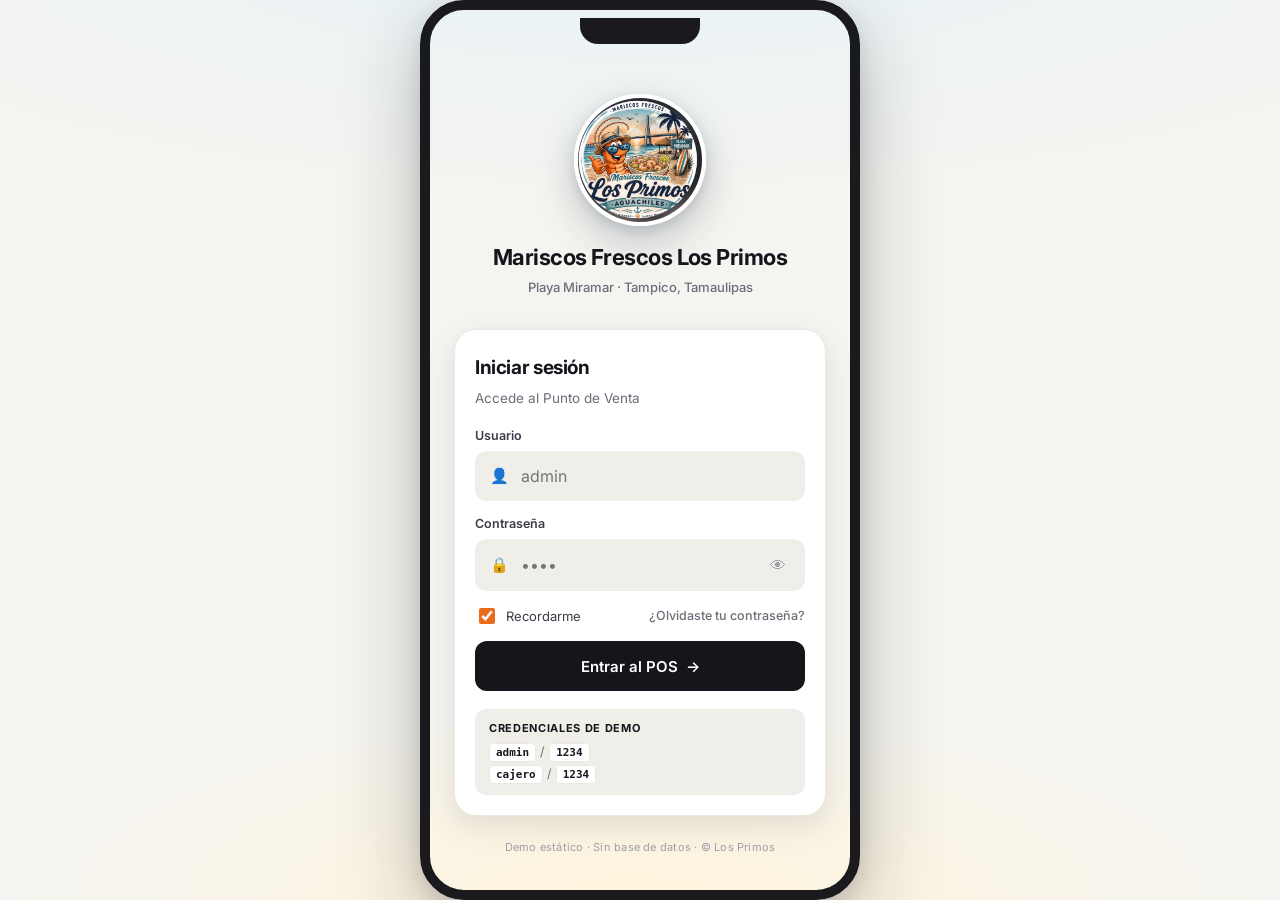
==== commit e821557f: "Phone-only design: native app feel, phone-frame on desktop - Remove all desktop layouts (sidebar-alw" ====
--- a/index.html
+++ b/index.html
@@ -7,7 +7,7 @@
   <meta name="apple-mobile-web-app-capable" content="yes" />
   <meta name="apple-mobile-web-app-status-bar-style" content="default" />
   <title>Los Primos · Iniciar sesión</title>
-  <link rel="stylesheet" href="assets/styles.css?v=3" />
+  <link rel="stylesheet" href="assets/styles.css?v=4" />
   <link rel="icon" href="assets/logo.png" />
   <link rel="apple-touch-icon" href="assets/logo.png" />
   <link rel="preconnect" href="https://fonts.googleapis.com">
@@ -70,6 +70,6 @@
       Demo estático · Sin base de datos · <span>© Los Primos</span>
     </footer>
   </main>
-  <script src="assets/login.js?v=3"></script>
+  <script src="assets/login.js?v=4"></script>
 </body>
 </html>
--- a/assets/styles.css
+++ b/assets/styles.css
@@ -1,21 +1,21 @@
 /* ============================================================
-   Los Primos POS — MOBILE FIRST
-   Diseño minimalista con acentos de mar y naranja de la marca.
-   Prioridad total al celular.
+   Los Primos POS — PHONE ONLY
+   Diseño de app nativa para celular.
+   En pantallas grandes, la app se muestra como un teléfono centrado.
    ============================================================ */
 
 :root {
-  --bg:          #f8f7f4;
+  --bg:          #f5f4f0;
   --surface:     #ffffff;
-  --surface-2:   #f2f0eb;
-  --line:        #e7e4dd;
+  --surface-2:   #f0eee9;
+  --surface-3:   #e8e5de;
+  --line:        #ebe8e0;
   --line-2:      #ddd9d0;
 
   --ink:         #14161c;
   --ink-2:       #3a3d47;
   --ink-3:       #6b6e78;
-  --ink-4:       #9d9fa8;
-  --ink-5:       #cbc9c3;
+  --ink-4:       #9ea0a9;
 
   --accent:      #eb6a1c;
   --accent-2:    #c95612;
@@ -33,18 +33,21 @@
   --warning:     #a35b00;
   --warning-soft:#fbeed9;
 
-  --radius:      14px;
-  --radius-sm:   10px;
-  --radius-lg:   20px;
-
-  --font: 'Inter', system-ui, -apple-system, BlinkMacSystemFont, 'Segoe UI', Roboto, sans-serif;
-
-  --shadow-1: 0 1px 2px rgba(20, 22, 28, .04);
+  --radius:      16px;
+  --radius-sm:   12px;
+  --radius-lg:   22px;
+
+  --font: -apple-system, BlinkMacSystemFont, 'SF Pro Display', 'Inter', 'Segoe UI', Roboto, system-ui, sans-serif;
+
+  --shadow-1: 0 1px 2px rgba(20, 22, 28, .05);
   --shadow-2: 0 10px 30px rgba(20, 22, 28, .10);
-  --shadow-3: 0 20px 48px rgba(20, 22, 28, .16);
-
-  --topbar-h:   58px;
-  --bottom-h:   64px;
+  --shadow-3: 0 20px 48px rgba(20, 22, 28, .18);
+  --shadow-phone: 0 30px 80px rgba(20, 22, 28, .25), 0 8px 24px rgba(20, 22, 28, .12);
+
+  --topbar-h:   56px;
+  --bottom-h:   70px;
+
+  --app-w:      440px;
 }
 
 * { box-sizing: border-box; }
@@ -55,80 +58,144 @@
   color: var(--ink);
   background: var(--bg);
   font-size: 15px;
-  line-height: 1.5;
+  line-height: 1.45;
   -webkit-font-smoothing: antialiased;
   -webkit-tap-highlight-color: transparent;
   overflow-x: hidden;
 }
 
-/* ---------- Defensive resets ---------- */
 img, svg { max-width: 100%; display: block; }
 button { font-family: inherit; cursor: pointer; }
 a { color: inherit; }
-input, select, textarea { font-family: inherit; font-size: 16px; color: inherit; }
+input, select, textarea { font-family: inherit; color: inherit; font-size: 16px; }
 
 .hidden { display: none !important; }
 .muted { color: var(--ink-3); }
 
 /* ============================================================
-   LOGIN — hero-style, mobile-first
+   PHONE FRAME on desktop
+   ============================================================ */
+@media (min-width: 640px) {
+  body {
+    background:
+      radial-gradient(1000px 500px at 50% -10%, var(--sea-soft), transparent 60%),
+      radial-gradient(800px 400px at 50% 110%, var(--sand), transparent 60%),
+      #eae7df;
+    min-height: 100vh;
+    padding: 32px 0;
+  }
+  .login-body,
+  .app-body {
+    max-width: var(--app-w);
+    margin: 0 auto;
+    background: var(--bg);
+    border-radius: 44px;
+    overflow: hidden;
+    box-shadow: var(--shadow-phone);
+    min-height: 860px;
+    position: relative;
+    border: 10px solid #1a1a1e;
+    padding-bottom: 0 !important;
+  }
+  .app-body {
+    padding-bottom: 0 !important;
+    min-height: 860px;
+  }
+  /* fake notch */
+  .login-body::before,
+  .app-body::before {
+    content: "";
+    position: absolute;
+    top: 8px;
+    left: 50%;
+    transform: translateX(-50%);
+    width: 120px;
+    height: 26px;
+    background: #1a1a1e;
+    border-radius: 0 0 18px 18px;
+    z-index: 999;
+  }
+  /* re-anchor absolute/fixed inside phone frame */
+  .topbar,
+  .bottom-nav,
+  .sidebar,
+  .scrim,
+  .cart-scrim,
+  .cart-fab,
+  .pos-cart,
+  .modal,
+  .toast-host {
+    position: absolute !important;
+  }
+  .topbar { top: 0; left: 0; right: 0; }
+  .bottom-nav { bottom: 0; left: 0; right: 0; }
+  .sidebar, .scrim, .cart-scrim, .modal { inset: 0; }
+  .cart-fab {
+    left: 12px; right: 12px;
+    bottom: calc(var(--bottom-h) + 12px);
+  }
+  .pos-cart { left: 0; right: 0; bottom: 0; }
+  .toast-host {
+    left: 0; right: 0;
+    bottom: calc(var(--bottom-h) + 90px);
+  }
+}
+
+/* ============================================================
+   LOGIN
    ============================================================ */
 .login-body {
   min-height: 100dvh;
   min-height: 100vh;
   background:
-    radial-gradient(120% 60% at 50% -10%, var(--sea-soft) 0%, transparent 55%),
-    radial-gradient(80% 40% at 50% 100%, var(--sand) 0%, transparent 55%),
+    radial-gradient(140% 60% at 50% -10%, var(--sea-soft) 0%, transparent 55%),
+    radial-gradient(90% 40% at 50% 100%, var(--sand) 0%, transparent 55%),
     var(--bg);
   color: var(--ink);
   display: flex;
   flex-direction: column;
-  padding: 0;
 }
 .wave-bg { display: none; }
 
 .login-shell {
   flex: 1;
   width: 100%;
-  max-width: 420px;
-  margin: 0 auto;
-  padding: 32px 20px 20px;
-  padding-top: calc(32px + env(safe-area-inset-top));
-  padding-bottom: calc(20px + env(safe-area-inset-bottom));
+  padding: 40px 24px 24px;
+  padding-top: calc(40px + env(safe-area-inset-top));
+  padding-bottom: calc(24px + env(safe-area-inset-bottom));
   display: flex;
   flex-direction: column;
-  gap: 20px;
+  gap: 24px;
 }
 
 .login-card {
   background: transparent;
   border: 0;
-  border-radius: 0;
   padding: 0;
   display: flex;
   flex-direction: column;
-  gap: 24px;
+  gap: 28px;
 }
 
 .brand-badge {
   display: flex !important;
   flex-direction: column;
   align-items: center;
-  gap: 14px;
+  gap: 16px;
   margin: 0;
-  padding: 8px 0 4px;
+  padding: 12px 0 4px;
   text-align: center;
 }
 .brand-logo {
-  width: 120px !important;
-  height: 120px !important;
-  max-width: 32vw !important;
-  max-height: 32vw !important;
+  width: 132px !important;
+  height: 132px !important;
+  max-width: 34vw !important;
+  max-height: 34vw !important;
   border-radius: 50%;
   object-fit: cover;
   display: block;
-  box-shadow: 0 12px 32px rgba(12, 31, 61, .18);
-  border: 3px solid var(--surface);
+  box-shadow: 0 16px 40px rgba(12, 31, 61, .22), 0 4px 12px rgba(12, 31, 61, .12);
+  border: 4px solid var(--surface);
   flex-shrink: 0;
 }
 .brand-circle,
@@ -147,7 +214,6 @@
   font-size: 13px;
   color: var(--ink-3);
   font-weight: 500;
-  letter-spacing: 0.02em;
 }
 .brand-location::before {
   content: "Mariscos Frescos Los Primos";
@@ -155,9 +221,8 @@
   color: var(--ink);
   font-size: 22px;
   font-weight: 700;
-  letter-spacing: -0.02em;
+  letter-spacing: -0.025em;
   margin-bottom: 4px;
-  font-family: var(--font);
 }
 
 .login-form {
@@ -171,38 +236,37 @@
 }
 .form-title {
   margin: 0;
-  font-size: 18px;
+  font-size: 19px;
   font-weight: 700;
   color: var(--ink);
-  letter-spacing: -0.01em;
+  letter-spacing: -0.02em;
 }
 .form-hint {
-  margin: -8px 0 4px;
+  margin: -6px 0 4px;
   color: var(--ink-3);
-  font-size: 13px;
+  font-size: 13.5px;
 }
 
 .field { display: grid; gap: 6px; }
 .field-label {
-  font-size: 12px;
+  font-size: 12.5px;
   font-weight: 600;
   color: var(--ink-2);
-  letter-spacing: 0.01em;
 }
 .field-input {
   display: flex;
   align-items: center;
   gap: 10px;
+  background: var(--surface-2);
+  border: 1.5px solid transparent;
+  border-radius: var(--radius-sm);
+  padding: 13px 14px;
+  min-height: 50px;
+  transition: border-color .12s, background .12s;
+}
+.field-input:focus-within {
   background: var(--surface);
-  border: 1.5px solid var(--line-2);
-  border-radius: var(--radius-sm);
-  padding: 12px 14px;
-  transition: border-color .12s, box-shadow .12s;
-  min-height: 48px;
-}
-.field-input:focus-within {
   border-color: var(--ink);
-  box-shadow: 0 0 0 4px rgba(20, 22, 28, .08);
 }
 .field-input input,
 .field-input select {
@@ -211,7 +275,6 @@
   background: transparent;
   width: 100%;
   color: var(--ink);
-  font-size: 15px;
   min-width: 0;
 }
 .field-icon {
@@ -250,62 +313,17 @@
   accent-color: var(--accent);
 }
 .link-muted {
-  font-size: 12px;
+  font-size: 12.5px;
   color: var(--ink-3);
   text-decoration: none;
+  font-weight: 500;
 }
 .link-muted:active { color: var(--accent); }
-
-/* ============================================================
-   BUTTONS
-   ============================================================ */
-.btn-primary,
-.btn-ghost {
-  border: 0;
-  border-radius: var(--radius-sm);
-  font-weight: 600;
-  padding: 14px 18px;
-  font-size: 15px;
-  display: inline-flex;
-  align-items: center;
-  justify-content: center;
-  gap: 8px;
-  transition: background .12s, color .12s, border-color .12s, transform .05s;
-  border: 1px solid transparent;
-  min-height: 48px;
-  line-height: 1;
-}
-.btn-primary {
-  background: var(--ink);
-  color: var(--surface);
-}
-.btn-primary:hover { background: #000; }
-.btn-primary:active { transform: scale(0.98); }
-.btn-primary:disabled {
-  background: var(--surface-2);
-  color: var(--ink-4);
-  cursor: not-allowed;
-}
-.btn-primary.big { padding: 15px 18px; font-size: 16px; }
-.btn-primary.accent {
-  background: var(--accent);
-}
-.btn-primary.accent:hover { background: var(--accent-2); }
-
-.btn-ghost {
-  background: var(--surface);
-  color: var(--ink-2);
-  border-color: var(--line-2);
-}
-.btn-ghost:hover { background: var(--surface-2); color: var(--ink); }
-
-.btn-block { width: 100%; }
-.block { display: block; width: 100%; }
 
 .alert-error {
   background: var(--danger-soft);
   color: var(--danger);
-  padding: 12px;
+  padding: 12px 14px;
   border-radius: var(--radius-sm);
   font-size: 13px;
   border: 1px solid rgba(179, 38, 30, .15);
@@ -317,11 +335,10 @@
   background: var(--surface-2);
   border-radius: var(--radius-sm);
   padding: 12px 14px;
-  font-size: 12px;
+  font-size: 12.5px;
   color: var(--ink-3);
   display: grid;
   gap: 4px;
-  border: 1px solid var(--line);
 }
 .demo-creds strong {
   color: var(--ink);
@@ -348,6 +365,47 @@
   letter-spacing: 0.02em;
   padding: 0 8px;
 }
+
+/* ============================================================
+   BUTTONS
+   ============================================================ */
+.btn-primary,
+.btn-ghost {
+  border: 0;
+  border-radius: var(--radius-sm);
+  font-weight: 600;
+  padding: 15px 18px;
+  font-size: 15px;
+  display: inline-flex;
+  align-items: center;
+  justify-content: center;
+  gap: 8px;
+  transition: background .12s, color .12s, transform .05s;
+  border: 1px solid transparent;
+  min-height: 50px;
+  line-height: 1;
+}
+.btn-primary {
+  background: var(--ink);
+  color: var(--surface);
+}
+.btn-primary:active { background: #000; transform: scale(0.98); }
+.btn-primary:disabled {
+  background: var(--surface-2);
+  color: var(--ink-4);
+  cursor: not-allowed;
+}
+.btn-primary.big { padding: 16px 18px; font-size: 16px; }
+
+.btn-ghost {
+  background: var(--surface-2);
+  color: var(--ink-2);
+  border-color: transparent;
+}
+.btn-ghost:active { background: var(--surface-3); color: var(--ink); }
+
+.btn-block { width: 100%; }
+.block { display: block; width: 100%; }
 
 /* ============================================================
    APP LAYOUT
@@ -359,16 +417,18 @@
   padding-bottom: calc(var(--bottom-h) + env(safe-area-inset-bottom));
 }
 
-/* Topbar (light) */
+/* Topbar */
 .topbar {
   position: sticky;
   top: 0;
   z-index: 50;
   display: flex;
   align-items: center;
-  gap: 10px;
+  gap: 12px;
   padding: 10px 14px;
-  background: var(--surface);
+  background: rgba(245, 244, 240, 0.85);
+  backdrop-filter: saturate(180%) blur(20px);
+  -webkit-backdrop-filter: saturate(180%) blur(20px);
   color: var(--ink);
   border-bottom: 1px solid var(--line);
   padding-top: calc(10px + env(safe-area-inset-top));
@@ -376,22 +436,22 @@
 }
 
 .menu-btn, .close-btn {
-  background: transparent;
-  border: 1px solid var(--line-2);
-  color: var(--ink-2);
+  background: var(--surface-2);
+  border: 0;
+  color: var(--ink);
   width: 40px;
   height: 40px;
-  border-radius: var(--radius-sm);
+  border-radius: 12px;
   font-size: 18px;
   display: grid;
   place-items: center;
   flex-shrink: 0;
 }
 .menu-btn:active, .close-btn:active {
-  background: var(--surface-2);
-  transform: scale(0.95);
-}
-.close-btn { border: 0; margin-left: auto; }
+  background: var(--surface-3);
+  transform: scale(0.94);
+}
+.close-btn { background: transparent; margin-left: auto; }
 
 .topbar-brand {
   display: flex;
@@ -409,14 +469,14 @@
   object-fit: cover;
   display: block;
   border: 1.5px solid var(--surface);
-  box-shadow: 0 2px 6px rgba(20, 22, 28, .12);
+  box-shadow: 0 2px 6px rgba(20, 22, 28, .15);
   flex-shrink: 0;
 }
 .side-logo {
-  width: 34px !important;
-  height: 34px !important;
-  max-width: 34px !important;
-  max-height: 34px !important;
+  width: 40px !important;
+  height: 40px !important;
+  max-width: 40px !important;
+  max-height: 40px !important;
   border-radius: 50%;
   object-fit: cover;
   display: block;
@@ -440,9 +500,8 @@
   overflow: hidden;
 }
 .topbar-title strong {
-  font-family: var(--font);
   font-weight: 700;
-  font-size: 14px;
+  font-size: 15px;
   letter-spacing: -0.01em;
   color: var(--ink);
   white-space: nowrap;
@@ -465,63 +524,67 @@
   flex-shrink: 0;
 }
 .user-chip {
-  background: var(--surface-2);
-  padding: 6px 10px;
-  border-radius: 999px;
-  font-size: 12px;
-  color: var(--ink-2);
-  border: 1px solid var(--line);
-  white-space: nowrap;
+  display: none;
 }
 .topbar .btn-ghost {
-  padding: 8px 12px;
+  padding: 8px 14px;
   font-size: 13px;
   min-height: 36px;
-}
-
-/* Sidebar */
+  border-radius: 999px;
+  background: transparent;
+  color: var(--ink-2);
+  font-weight: 500;
+}
+.topbar .btn-ghost:active { background: var(--surface-2); }
+
+/* Side menu */
 .sidebar {
   position: fixed;
   top: 0;
   left: 0;
   bottom: 0;
-  width: 260px;
+  width: 82%;
+  max-width: 320px;
   background: var(--surface);
   color: var(--ink);
   z-index: 100;
   transform: translateX(-100%);
-  transition: transform .22s ease;
+  transition: transform .25s cubic-bezier(0.32, 0.72, 0, 1);
   display: flex;
   flex-direction: column;
-  border-right: 1px solid var(--line);
-  box-shadow: var(--shadow-2);
+  border-right: 0;
+  box-shadow: var(--shadow-3);
+  border-radius: 0 20px 20px 0;
+  overflow: hidden;
 }
 .sidebar.open { transform: translateX(0); }
 
 .sidebar-header {
   display: flex;
   align-items: center;
-  gap: 10px;
-  padding: 16px;
+  gap: 12px;
+  padding: 20px 18px 16px;
   border-bottom: 1px solid var(--line);
-  padding-top: calc(16px + env(safe-area-inset-top));
+  padding-top: calc(20px + env(safe-area-inset-top));
+  background: linear-gradient(135deg, var(--sea-soft), var(--sand));
 }
 .sidebar-header strong {
   display: block;
-  font-family: var(--font);
   font-weight: 700;
-  font-size: 14px;
+  font-size: 15px;
   color: var(--ink);
   letter-spacing: -0.01em;
 }
 .sidebar-header small {
   display: block;
-  color: var(--ink-4);
-  font-size: 11px;
-}
+  color: var(--ink-3);
+  font-size: 12px;
+  margin-top: 2px;
+}
+.sidebar .close-btn { color: var(--ink); }
 
 .nav {
-  padding: 10px 8px;
+  padding: 12px 10px;
   display: grid;
   gap: 2px;
   overflow-y: auto;
@@ -530,56 +593,56 @@
 .nav-item {
   display: flex;
   align-items: center;
-  gap: 12px;
-  padding: 12px 12px;
-  border-radius: var(--radius-sm);
+  gap: 14px;
+  padding: 14px 14px;
+  border-radius: 12px;
   border: 0;
   background: transparent;
   color: var(--ink-2);
   font-weight: 500;
   text-align: left;
-  font-size: 14.5px;
-  min-height: 44px;
-}
-.nav-item:hover { background: var(--surface-2); color: var(--ink); }
+  font-size: 15px;
+  min-height: 48px;
+}
+.nav-item:active { background: var(--surface-2); color: var(--ink); }
 .nav-item.active {
   background: var(--surface-2);
   color: var(--ink);
-  font-weight: 600;
+  font-weight: 700;
 }
 .nav-item .ni {
-  font-size: 16px;
-  width: 20px;
+  font-size: 18px;
+  width: 24px;
   text-align: center;
   flex-shrink: 0;
 }
 
 .sidebar-foot {
-  padding: 12px;
+  padding: 14px;
   border-top: 1px solid var(--line);
-  padding-bottom: calc(12px + env(safe-area-inset-bottom));
+  padding-bottom: calc(14px + env(safe-area-inset-bottom));
 }
 
 .scrim {
   position: fixed;
   inset: 0;
-  background: rgba(20, 22, 28, .45);
+  background: rgba(20, 22, 28, .5);
   z-index: 90;
   opacity: 0;
   pointer-events: none;
-  transition: opacity .2s;
+  transition: opacity .25s;
 }
 .scrim.show { opacity: 1; pointer-events: auto; }
 
-/* Bottom nav (mobile) */
+/* Bottom tab bar (native iOS style) */
 .bottom-nav {
   position: fixed;
   left: 0;
   right: 0;
   bottom: 0;
-  background: rgba(255, 255, 255, 0.94);
-  backdrop-filter: saturate(180%) blur(20px);
-  -webkit-backdrop-filter: saturate(180%) blur(20px);
+  background: rgba(255, 255, 255, 0.85);
+  backdrop-filter: saturate(180%) blur(24px);
+  -webkit-backdrop-filter: saturate(180%) blur(24px);
   display: grid;
   grid-template-columns: repeat(5, 1fr);
   border-top: 1px solid var(--line);
@@ -590,7 +653,7 @@
   border: 0;
   background: transparent;
   color: var(--ink-4);
-  padding: 8px 4px;
+  padding: 10px 4px 8px;
   display: grid;
   place-items: center;
   gap: 3px;
@@ -598,9 +661,10 @@
   font-weight: 500;
   min-height: var(--bottom-h);
   position: relative;
+  transition: color .15s;
 }
 .bn-item span {
-  font-size: 20px;
+  font-size: 22px;
   line-height: 1;
   opacity: .55;
   transition: opacity .15s, transform .15s;
@@ -608,7 +672,7 @@
 .bn-item em {
   font-style: normal;
   font-size: 10.5px;
-  transition: color .15s;
+  font-weight: 600;
 }
 .bn-item.active {
   color: var(--ink);
@@ -620,8 +684,8 @@
 .bn-item.active::before {
   content: "";
   position: absolute;
-  top: 6px;
-  width: 24px;
+  top: 4px;
+  width: 32px;
   height: 3px;
   border-radius: 3px;
   background: var(--accent);
@@ -630,21 +694,21 @@
 /* Main */
 .app-main {
   padding: 16px 14px 20px;
-  max-width: 1400px;
   margin: 0 auto;
 }
 
-.view-head { margin: 0 0 16px; }
+.view-head { margin: 0 0 16px; padding: 0 2px; }
 .view-head h2 {
   margin: 0;
   color: var(--ink);
-  font-size: 22px;
-  font-weight: 700;
-  letter-spacing: -0.02em;
+  font-size: 26px;
+  font-weight: 800;
+  letter-spacing: -0.03em;
+  line-height: 1.1;
 }
 .view-head p {
   margin: 4px 0 0;
-  font-size: 13px;
+  font-size: 13.5px;
   color: var(--ink-3);
 }
 
@@ -652,33 +716,38 @@
    POS — Products + Cart
    ============================================================ */
 .pos-grid {
-  display: grid;
-  grid-template-columns: 1fr;
-  gap: 12px;
+  display: block;
 }
 
 .filter-row {
+  position: sticky;
+  top: calc(var(--topbar-h) + env(safe-area-inset-top));
+  z-index: 20;
+  background: var(--bg);
+  margin: -16px -14px 14px;
+  padding: 12px 14px;
+  border-bottom: 1px solid var(--line);
   display: flex;
   align-items: center;
   gap: 8px;
   flex-wrap: wrap;
-  margin-bottom: 14px;
 }
 .search-box {
   flex: 1;
-  min-width: 200px;
-  display: flex;
-  align-items: center;
-  gap: 8px;
+  min-width: 100%;
+  display: flex;
+  align-items: center;
+  gap: 10px;
+  background: var(--surface-2);
+  border: 1.5px solid transparent;
+  border-radius: 12px;
+  padding: 11px 14px;
+  min-height: 44px;
+  transition: background .12s, border-color .12s;
+}
+.search-box:focus-within {
   background: var(--surface);
-  border: 1.5px solid var(--line-2);
-  border-radius: var(--radius-sm);
-  padding: 10px 14px;
-  min-height: 44px;
-}
-.search-box:focus-within {
   border-color: var(--ink);
-  box-shadow: 0 0 0 4px rgba(20, 22, 28, .06);
 }
 .search-box span {
   color: var(--ink-4);
@@ -690,37 +759,40 @@
   outline: 0;
   background: transparent;
   width: 100%;
-  font-size: 15px;
   min-width: 0;
 }
 
 .chips {
   display: flex;
-  gap: 6px;
+  gap: 8px;
   overflow-x: auto;
-  padding-bottom: 2px;
+  padding: 2px 0;
+  margin: 0 -14px;
+  padding-left: 14px;
+  padding-right: 14px;
   -webkit-overflow-scrolling: touch;
   scrollbar-width: none;
+  width: calc(100% + 28px);
 }
 .chips::-webkit-scrollbar { display: none; }
 .chip {
-  border: 1.5px solid var(--line-2);
+  border: 0;
   background: var(--surface);
-  padding: 9px 14px;
+  padding: 9px 16px;
   border-radius: 999px;
   font-size: 13px;
   font-weight: 600;
   color: var(--ink-2);
   white-space: nowrap;
-  transition: background .12s, color .12s, border-color .12s;
+  transition: background .12s, color .12s;
   min-height: 38px;
   flex-shrink: 0;
+  box-shadow: var(--shadow-1);
 }
 .chip:active { background: var(--surface-2); }
 .chip.active {
   background: var(--ink);
   color: var(--surface);
-  border-color: var(--ink);
 }
 
 .product-grid {
@@ -730,49 +802,45 @@
 }
 .product-card {
   background: var(--surface);
-  border: 1px solid var(--line);
+  border: 0;
   border-radius: var(--radius);
   padding: 10px;
   display: grid;
   gap: 8px;
   text-align: left;
   color: var(--ink);
-  transition: border-color .12s, transform .05s, box-shadow .12s;
+  transition: transform .08s;
   position: relative;
   overflow: hidden;
-}
-.product-card:active {
-  transform: scale(0.98);
-  border-color: var(--accent);
-}
+  box-shadow: var(--shadow-1);
+}
+.product-card:active { transform: scale(0.97); }
 
 .product-card .thumb {
   aspect-ratio: 1 / 1;
-  border-radius: var(--radius-sm);
+  border-radius: 12px;
   display: grid;
   place-items: center;
-  font-size: 40px;
+  font-size: 44px;
   background: linear-gradient(160deg, var(--sea-soft), var(--sand));
   position: relative;
   overflow: hidden;
 }
-.product-card .thumb::after { display: none; }
 
 .product-card .cat {
   position: absolute;
   top: 10px;
   left: 10px;
-  background: rgba(255, 255, 255, 0.85);
+  background: rgba(255, 255, 255, 0.9);
   backdrop-filter: blur(6px);
   color: var(--ink-2);
   font-size: 9px;
   padding: 3px 8px;
   border-radius: 999px;
   letter-spacing: 0.04em;
-  font-weight: 600;
+  font-weight: 700;
   text-transform: uppercase;
   z-index: 2;
-  border: 1px solid rgba(255, 255, 255, .5);
 }
 
 .product-card .name {
@@ -794,9 +862,9 @@
 }
 .product-card .price {
   font-size: 17px;
-  font-weight: 700;
-  color: var(--ink);
-  letter-spacing: -0.02em;
+  font-weight: 800;
+  color: var(--ink);
+  letter-spacing: -0.025em;
 }
 .product-card .stock {
   font-size: 10.5px;
@@ -807,16 +875,35 @@
 .product-card .stock.out { color: var(--danger); font-weight: 600; }
 .product-card[disabled] { opacity: .5; pointer-events: none; }
 
-/* Cart (desktop side by default; mobile becomes bottom sheet below) */
+/* Cart — bottom sheet */
 .pos-cart {
+  position: fixed;
+  left: 0; right: 0; bottom: 0;
+  z-index: 110;
   background: var(--surface);
-  border-radius: var(--radius);
-  padding: 16px;
-  border: 1px solid var(--line);
+  border-radius: 24px 24px 0 0;
+  border: 0;
+  padding: 8px 18px calc(18px + env(safe-area-inset-bottom));
+  max-height: 88vh;
+  transform: translateY(100%);
+  transition: transform .28s cubic-bezier(0.32, 0.72, 0, 1);
+  box-shadow: 0 -20px 50px rgba(20, 22, 28, .2);
+  overflow-y: auto;
   display: flex;
   flex-direction: column;
-  gap: 12px;
-}
+  gap: 14px;
+}
+.pos-cart.open { transform: translateY(0); }
+.pos-cart::before {
+  content: "";
+  display: block;
+  width: 44px;
+  height: 4px;
+  border-radius: 4px;
+  background: var(--surface-3);
+  margin: 4px auto 8px;
+}
+
 .cart-header {
   display: flex;
   align-items: center;
@@ -824,59 +911,64 @@
 }
 .cart-header h3 {
   margin: 0;
+  font-size: 20px;
+  color: var(--ink);
+  font-weight: 800;
+  letter-spacing: -0.02em;
+}
+.cart-header-right {
+  display: flex;
+  align-items: center;
+  gap: 10px;
+}
+.cart-count { font-size: 12.5px; color: var(--ink-4); font-weight: 500; }
+
+.sheet-close {
+  background: var(--surface-2);
+  border: 0;
+  color: var(--ink-2);
   font-size: 16px;
-  color: var(--ink);
-  font-weight: 700;
-  letter-spacing: -0.01em;
-}
-.cart-header-right {
-  display: flex;
-  align-items: center;
-  gap: 10px;
-}
-.cart-count { font-size: 12px; color: var(--ink-4); }
-
-.sheet-close {
-  display: none;
-  background: transparent;
-  border: 0;
-  color: var(--ink-3);
-  font-size: 20px;
-  padding: 6px;
-  border-radius: 8px;
+  padding: 0;
+  width: 32px;
+  height: 32px;
+  border-radius: 50%;
   line-height: 1;
-}
-.sheet-close:active { background: var(--surface-2); }
+  display: grid;
+  place-items: center;
+}
+.sheet-close:active { background: var(--surface-3); }
 
 .cart-items {
   display: grid;
   gap: 0;
-  max-height: 340px;
+  max-height: 44vh;
   overflow-y: auto;
+  margin: 0 -4px;
+  padding: 0 4px;
 }
 .empty-state {
-  padding: 32px 8px;
+  padding: 40px 8px;
   text-align: center;
   color: var(--ink-4);
   display: grid;
   place-items: center;
-  gap: 8px;
-}
-.empty-state span { font-size: 28px; opacity: .5; }
-.empty-state p { margin: 0; font-size: 13px; }
+  gap: 10px;
+}
+.empty-state span { font-size: 32px; opacity: .5; }
+.empty-state p { margin: 0; font-size: 13.5px; }
 
 .cart-item {
   display: grid;
   grid-template-columns: 1fr auto;
   gap: 10px;
-  padding: 12px 0;
+  padding: 14px 0;
   border-bottom: 1px solid var(--line);
 }
 .cart-item:last-child { border-bottom: 0; }
 .cart-item .ci-main { display: grid; gap: 4px; min-width: 0; }
 .cart-item .ci-name {
   font-weight: 600;
-  font-size: 14px;
+  font-size: 14.5px;
   color: var(--ink);
   overflow: hidden;
   text-overflow: ellipsis;
@@ -884,11 +976,11 @@
 }
 .cart-item .ci-price { font-size: 12px; color: var(--ink-4); }
 .cart-item .ci-total {
-  font-weight: 700;
+  font-weight: 800;
   color: var(--ink);
   text-align: right;
   font-size: 15px;
-  letter-spacing: -0.01em;
+  letter-spacing: -0.02em;
 }
 
 .qty-ctrl {
@@ -900,16 +992,16 @@
 .qty-btn {
   width: 32px;
   height: 32px;
-  border-radius: 8px;
+  border-radius: 10px;
   background: var(--surface-2);
-  border: 1px solid var(--line);
-  font-size: 15px;
+  border: 0;
+  font-size: 16px;
   font-weight: 600;
-  color: var(--ink-2);
+  color: var(--ink);
   display: grid;
   place-items: center;
 }
-.qty-btn:active { background: var(--line); }
+.qty-btn:active { background: var(--surface-3); }
 .qty-val {
   min-width: 28px;
   text-align: center;
@@ -929,14 +1021,14 @@
 
 .cart-summary {
   border-top: 1px solid var(--line);
-  padding-top: 12px;
-  display: grid;
-  gap: 6px;
+  padding-top: 14px;
+  display: grid;
+  gap: 8px;
 }
 .cart-summary .row {
   display: flex;
   justify-content: space-between;
-  font-size: 13px;
+  font-size: 13.5px;
   color: var(--ink-3);
 }
 .cart-summary .row strong {
@@ -945,16 +1037,16 @@
 }
 .cart-summary .row.total {
   border-top: 1px solid var(--line);
-  margin-top: 6px;
-  padding-top: 10px;
+  margin-top: 4px;
+  padding-top: 12px;
   font-size: 14px;
   color: var(--ink);
 }
 .cart-summary .row.total strong {
   color: var(--accent);
-  font-size: 22px;
+  font-size: 24px;
   font-weight: 800;
-  letter-spacing: -0.02em;
+  letter-spacing: -0.025em;
 }
 
 .pay-methods {
@@ -964,16 +1056,15 @@
 }
 .pay-btn {
   padding: 12px 6px;
-  border-radius: var(--radius-sm);
-  background: var(--surface);
-  border: 1.5px solid var(--line-2);
+  border-radius: 12px;
+  background: var(--surface-2);
+  border: 1.5px solid transparent;
   color: var(--ink-3);
   font-size: 12.5px;
   font-weight: 600;
-  transition: background .12s, color .12s, border-color .12s;
-  min-height: 46px;
-}
-.pay-btn:active { background: var(--surface-2); }
+  min-height: 48px;
+}
+.pay-btn:active { background: var(--surface-3); }
 .pay-btn.active {
   background: var(--ink);
   color: var(--surface);
@@ -995,11 +1086,12 @@
 }
 .stat-card {
   background: var(--surface);
-  border: 1px solid var(--line);
+  border: 0;
   border-radius: var(--radius);
   padding: 14px;
   display: grid;
   gap: 4px;
+  box-shadow: var(--shadow-1);
 }
 .stat-card small {
   color: var(--ink-3);
@@ -1007,17 +1099,15 @@
   font-weight: 500;
 }
 .stat-card strong {
-  font-family: var(--font);
   font-size: 22px;
-  font-weight: 700;
-  color: var(--ink);
-  letter-spacing: -0.02em;
+  font-weight: 800;
+  color: var(--ink);
+  letter-spacing: -0.025em;
   line-height: 1.15;
 }
 .stat-card.accent {
   background: linear-gradient(135deg, var(--navy), var(--navy-2));
   color: var(--surface);
-  border-color: var(--navy);
 }
 .stat-card.accent small { color: rgba(255, 255, 255, .7); }
 .stat-card.accent strong { color: var(--accent); }
@@ -1025,14 +1115,15 @@
 
 .card {
   background: var(--surface);
-  border: 1px solid var(--line);
+  border: 0;
   border-radius: var(--radius);
   padding: 16px;
   margin-bottom: 12px;
+  box-shadow: var(--shadow-1);
 }
 .card h3 {
   margin: 0 0 14px;
-  font-size: 15px;
+  font-size: 16px;
   color: var(--ink);
   font-weight: 700;
   letter-spacing: -0.01em;
@@ -1055,7 +1146,7 @@
   font-size: 10.5px;
   text-transform: uppercase;
   letter-spacing: 0.06em;
-  font-weight: 600;
+  font-weight: 700;
   position: sticky;
   top: 0;
   z-index: 1;
@@ -1068,64 +1159,61 @@
 
 .pill {
   display: inline-block;
-  padding: 3px 8px;
+  padding: 3px 9px;
   border-radius: 999px;
   font-size: 11px;
-  font-weight: 600;
+  font-weight: 700;
   background: var(--surface-2);
   color: var(--ink-3);
-  border: 1px solid var(--line);
-}
-.pill.good { background: var(--success-soft); color: var(--success); border-color: transparent; }
-.pill.warn { background: var(--warning-soft); color: var(--warning); border-color: transparent; }
-.pill.bad  { background: var(--danger-soft);  color: var(--danger);  border-color: transparent; }
+}
+.pill.good { background: var(--success-soft); color: var(--success); }
+.pill.warn { background: var(--warning-soft); color: var(--warning); }
+.pill.bad  { background: var(--danger-soft);  color: var(--danger); }
 
 .method-list { display: grid; gap: 8px; }
 .method-row {
   display: flex;
   align-items: center;
   justify-content: space-between;
-  padding: 12px 14px;
-  background: var(--surface);
-  border: 1px solid var(--line);
-  border-radius: var(--radius-sm);
+  padding: 14px;
+  background: var(--surface-2);
+  border-radius: 12px;
 }
 .method-row .m-left {
   display: flex;
   align-items: center;
   gap: 8px;
-  color: var(--ink-2);
-  font-size: 13px;
-  font-weight: 500;
+  color: var(--ink);
+  font-size: 13.5px;
+  font-weight: 600;
 }
 .method-row .m-total {
-  font-weight: 700;
-  color: var(--ink);
-  font-size: 15px;
-  letter-spacing: -0.01em;
-}
-.method-row small { color: var(--ink-4); font-size: 12px; }
+  font-weight: 800;
+  color: var(--ink);
+  font-size: 16px;
+  letter-spacing: -0.02em;
+}
+.method-row small { color: var(--ink-4); font-size: 12px; font-weight: 500; }
 
 .rank-list { list-style: none; padding: 0; margin: 0; display: grid; gap: 6px; }
 .rank-list li {
   display: flex;
   align-items: center;
   gap: 12px;
-  padding: 10px 12px;
+  padding: 12px 14px;
+  background: var(--surface-2);
+  border-radius: 12px;
+}
+.rank-list .rank {
+  width: 26px;
+  height: 26px;
+  border-radius: 8px;
   background: var(--surface);
-  border-radius: var(--radius-sm);
-  border: 1px solid var(--line);
-}
-.rank-list .rank {
-  width: 24px;
-  height: 24px;
-  border-radius: 6px;
-  background: var(--surface-2);
   color: var(--ink-2);
   display: grid;
   place-items: center;
   font-weight: 700;
-  font-size: 11px;
+  font-size: 12px;
   flex-shrink: 0;
 }
 .rank-list li:first-child .rank {
@@ -1134,7 +1222,7 @@
 }
 .rank-list .name {
   flex: 1;
-  font-weight: 500;
+  font-weight: 600;
   font-size: 13.5px;
   color: var(--ink);
   min-width: 0;
@@ -1143,33 +1231,33 @@
   white-space: nowrap;
 }
 .rank-list .amt {
-  font-weight: 700;
-  color: var(--ink);
-  font-size: 14px;
-  letter-spacing: -0.01em;
+  font-weight: 800;
+  color: var(--ink);
+  font-size: 14.5px;
+  letter-spacing: -0.02em;
 }
 
 /* Bar chart */
 .bar-chart {
   display: grid;
   grid-auto-flow: column;
-  grid-auto-columns: minmax(18px, 1fr);
+  grid-auto-columns: minmax(16px, 1fr);
   gap: 6px;
   align-items: end;
-  height: 180px;
+  height: 160px;
   padding: 24px 4px 4px;
   border-bottom: 1px solid var(--line);
   margin-bottom: 24px;
 }
-.bar-chart.small { height: 130px; }
+.bar-chart.small { height: 120px; }
 .bar {
   position: relative;
-  background: var(--ink);
-  border-radius: 3px 3px 0 0;
+  background: linear-gradient(180deg, var(--ink), var(--navy));
+  border-radius: 4px 4px 0 0;
   min-height: 3px;
   transition: height .25s;
 }
-.bar:hover { background: var(--accent); }
+.bar:active { background: var(--accent); }
 .bar::after {
   content: attr(data-label);
   position: absolute;
@@ -1192,10 +1280,10 @@
   opacity: 0;
   transition: opacity .15s;
 }
-.bar:hover span { opacity: 1; }
+.bar:active span { opacity: 1; }
 
 /* ============================================================
-   Modals
+   Modals (bottom sheet style)
    ============================================================ */
 .modal {
   position: fixed;
@@ -1208,16 +1296,19 @@
   animation: fadeIn .15s ease;
 }
 @keyframes fadeIn { from { opacity: 0 } to { opacity: 1 } }
+@keyframes slideUp {
+  from { transform: translateY(24px); }
+  to   { transform: translateY(0); }
+}
 .modal-card {
   background: var(--surface);
-  border-radius: var(--radius-lg) var(--radius-lg) 0 0;
-  padding: 20px 20px calc(20px + env(safe-area-inset-bottom));
+  border-radius: 24px 24px 0 0;
+  padding: 12px 20px calc(20px + env(safe-area-inset-bottom));
   width: 100%;
-  max-width: 480px;
   box-shadow: var(--shadow-3);
   max-height: 94vh;
   overflow-y: auto;
-  animation: slideUp .22s cubic-bezier(0.32, 0.72, 0, 1);
+  animation: slideUp .25s cubic-bezier(0.32, 0.72, 0, 1);
 }
 .modal-card::before {
   content: "";
@@ -1225,15 +1316,15 @@
   width: 44px;
   height: 4px;
   border-radius: 4px;
-  background: var(--line-2);
-  margin: -8px auto 14px;
+  background: var(--surface-3);
+  margin: 0 auto 16px;
 }
 .modal-card h3 {
   margin: 0 0 16px;
-  font-weight: 700;
-  color: var(--ink);
-  font-size: 17px;
-  letter-spacing: -0.01em;
+  font-weight: 800;
+  color: var(--ink);
+  font-size: 20px;
+  letter-spacing: -0.02em;
 }
 .modal-actions {
   display: flex;
@@ -1248,26 +1339,26 @@
   justify-content: space-between;
   align-items: baseline;
   background: var(--surface-2);
-  padding: 14px 16px;
-  border-radius: var(--radius-sm);
+  padding: 16px;
+  border-radius: 12px;
   margin-bottom: 12px;
 }
 .pay-total span, .pay-change span {
   color: var(--ink-3);
-  font-size: 13px;
+  font-size: 13.5px;
   font-weight: 500;
 }
 .pay-total strong {
   color: var(--ink);
   font-size: 22px;
   font-weight: 800;
-  letter-spacing: -0.02em;
+  letter-spacing: -0.025em;
 }
 .pay-change strong {
   color: var(--success);
   font-size: 22px;
   font-weight: 800;
-  letter-spacing: -0.02em;
+  letter-spacing: -0.025em;
 }
 
 .quick-cash {
@@ -1278,21 +1369,20 @@
 }
 .quick-cash button {
   padding: 12px 4px;
-  border-radius: var(--radius-sm);
-  background: var(--surface);
-  border: 1.5px solid var(--line-2);
+  border-radius: 10px;
+  background: var(--surface-2);
+  border: 0;
   font-size: 12.5px;
-  font-weight: 600;
+  font-weight: 700;
   color: var(--ink-2);
   min-height: 44px;
 }
-.quick-cash button:active { background: var(--surface-2); }
+.quick-cash button:active { background: var(--surface-3); }
 
 /* Ticket */
 .ticket {
   background: var(--surface-2);
-  border: 1px dashed var(--line-2);
-  border-radius: var(--radius-sm);
+  border-radius: 12px;
   padding: 16px;
   font-family: 'ui-monospace', 'SF Mono', Menlo, Consolas, monospace;
   color: var(--ink);
@@ -1302,14 +1392,14 @@
   display: flex;
   gap: 12px;
   align-items: center;
-  padding-bottom: 10px;
-  border-bottom: 1px dashed var(--line-2);
+  padding-bottom: 12px;
+  border-bottom: 1px dashed var(--surface-3);
 }
 .ticket-brand strong {
   display: block;
   font-family: var(--font);
   color: var(--ink);
-  font-size: 13px;
+  font-size: 13.5px;
   font-weight: 700;
 }
 .ticket-brand small {
@@ -1322,55 +1412,51 @@
   display: grid;
   grid-template-columns: repeat(3, 1fr);
   gap: 8px;
-  padding: 10px 0;
-  border-bottom: 1px dashed var(--line-2);
+  padding: 12px 0;
+  border-bottom: 1px dashed var(--surface-3);
   font-size: 11px;
 }
 .ticket-meta span { color: var(--ink-4); display: block; font-family: var(--font); }
-.ticket-meta strong { color: var(--ink); font-family: var(--font); font-weight: 600; }
-.ticket-lines { padding: 10px 0; display: grid; gap: 6px; }
+.ticket-meta strong { color: var(--ink); font-family: var(--font); font-weight: 700; }
+.ticket-lines { padding: 12px 0; display: grid; gap: 8px; }
 .ticket-lines .tl { display: grid; grid-template-columns: 1fr auto; gap: 8px; }
 .ticket-lines .tl small { color: var(--ink-4); font-family: var(--font); font-size: 10px; }
-.ticket-totals { padding-top: 10px; border-top: 1px dashed var(--line-2); display: grid; gap: 4px; }
+.ticket-totals { padding-top: 12px; border-top: 1px dashed var(--surface-3); display: grid; gap: 4px; }
 .ticket-totals div { display: flex; justify-content: space-between; }
-.ticket-totals .grand { font-size: 14px; font-weight: 800; color: var(--ink); margin-top: 4px; }
+.ticket-totals .grand { font-size: 15px; font-weight: 800; color: var(--ink); margin-top: 4px; }
 .ticket-thanks {
   text-align: center;
-  margin: 12px 0 0;
-  font-size: 11px;
+  margin: 14px 0 0;
+  font-size: 11.5px;
   color: var(--ink-4);
   font-family: var(--font);
 }
 
 /* ============================================================
-   CART: FAB + Bottom Sheet (mobile)
+   CART FAB (floating action bar)
    ============================================================ */
 .cart-fab {
   display: flex;
   position: fixed;
   left: 12px;
   right: 12px;
-  bottom: calc(var(--bottom-h) + 8px + env(safe-area-inset-bottom));
+  bottom: calc(var(--bottom-h) + 12px + env(safe-area-inset-bottom));
   z-index: 45;
   background: var(--ink);
   color: var(--surface);
   border: 0;
-  border-radius: 14px;
+  border-radius: 16px;
   padding: 14px 16px;
   align-items: center;
   gap: 12px;
-  box-shadow: 0 12px 32px rgba(20, 22, 28, .32);
+  box-shadow: 0 12px 32px rgba(20, 22, 28, .38);
   font-weight: 600;
   font-size: 14px;
-  animation: fabIn .22s ease;
+  animation: fabIn .25s ease;
 }
 @keyframes fabIn {
   from { transform: translateY(24px); opacity: 0 }
   to   { transform: translateY(0);    opacity: 1 }
-}
-@keyframes slideUp {
-  from { transform: translateY(24px); }
-  to   { transform: translateY(0); }
 }
 .cart-fab .cf-count {
   background: var(--accent);
@@ -1386,20 +1472,20 @@
 }
 .cart-fab .cf-label { flex: 1; text-align: left; }
 .cart-fab .cf-total {
-  font-weight: 700;
+  font-weight: 800;
   font-size: 16px;
-  letter-spacing: -0.01em;
+  letter-spacing: -0.02em;
 }
 .cart-fab:active { transform: scale(0.98); }
 
 .cart-scrim {
   position: fixed;
   inset: 0;
-  background: rgba(20, 22, 28, .5);
+  background: rgba(20, 22, 28, .55);
   z-index: 100;
   opacity: 0;
   pointer-events: none;
-  transition: opacity .2s;
+  transition: opacity .22s;
 }
 .cart-scrim.show { opacity: 1; pointer-events: auto; }
 
@@ -1408,7 +1494,7 @@
   position: fixed;
   left: 0;
   right: 0;
-  bottom: calc(var(--bottom-h) + 70px + env(safe-area-inset-bottom));
+  bottom: calc(var(--bottom-h) + 90px + env(safe-area-inset-bottom));
   display: grid;
   gap: 6px;
   padding: 0 16px;
@@ -1418,128 +1504,30 @@
 .toast {
   background: var(--ink);
   color: var(--surface);
-  padding: 10px 14px;
-  border-radius: var(--radius-sm);
-  font-size: 13px;
+  padding: 12px 16px;
+  border-radius: 12px;
+  font-size: 13.5px;
   box-shadow: var(--shadow-2);
   animation: slideUp .18s ease;
   max-width: 340px;
   margin: 0 auto;
   pointer-events: auto;
-  font-weight: 500;
+  font-weight: 600;
 }
 .toast.success { background: var(--success); }
 .toast.error   { background: var(--danger); }
 
-/* Sticky filter row on mobile-only (below topbar) */
-.filter-row {
-  position: sticky;
-  top: calc(var(--topbar-h) + env(safe-area-inset-top));
-  z-index: 20;
-  background: var(--bg);
-  margin: -16px -14px 14px;
-  padding: 12px 14px;
-  border-bottom: 1px solid var(--line);
-}
-
-/* Cart as bottom sheet by default (mobile) */
-.pos-cart {
-  position: fixed;
-  left: 0; right: 0; bottom: 0;
-  z-index: 110;
-  background: var(--surface);
-  border-radius: 20px 20px 0 0;
-  border: 0;
-  border-top: 1px solid var(--line);
-  padding: 8px 16px calc(16px + env(safe-area-inset-bottom));
-  max-height: 88vh;
-  transform: translateY(100%);
-  transition: transform .25s cubic-bezier(0.32, 0.72, 0, 1);
-  box-shadow: 0 -14px 40px rgba(20, 22, 28, .18);
-  overflow-y: auto;
-}
-.pos-cart.open { transform: translateY(0); }
-.pos-cart::before {
-  content: "";
-  display: block;
-  width: 44px;
-  height: 4px;
-  border-radius: 4px;
-  background: var(--line-2);
-  margin: 4px auto 12px;
-}
-.sheet-close { display: grid; place-items: center; }
-.cart-items { max-height: 48vh; }
-
 /* ============================================================
-   RESPONSIVE
+   Small phones
    ============================================================ */
-@media (min-width: 640px) {
-  .stat-cards { grid-template-columns: repeat(4, 1fr); }
-  .two-col { grid-template-columns: 1fr 1fr; }
-  .product-grid { grid-template-columns: repeat(auto-fill, minmax(150px, 1fr)); }
-}
-
-@media (min-width: 900px) {
-  .bottom-nav { display: none; }
-  .cart-fab { display: none !important; }
-  .cart-scrim { display: none !important; }
-  .app-body { padding-left: 260px; padding-bottom: 24px; }
-  .sidebar { transform: translateX(0); box-shadow: none; }
-  .sidebar .close-btn, .menu-btn { display: none; }
-  .scrim { display: none; }
-  .topbar { padding-left: 24px; }
-
-  .pos-grid {
-    grid-template-columns: 1fr 380px;
-    align-items: start;
-    gap: 20px;
-  }
-  .pos-cart {
-    position: sticky !important;
-    left: auto; right: auto; bottom: auto;
-    top: calc(var(--topbar-h) + 16px);
-    max-height: calc(100dvh - var(--topbar-h) - 32px);
-    transform: none !important;
-    border-radius: var(--radius);
-    border: 1px solid var(--line);
-    box-shadow: none;
-    padding: 16px;
-  }
-  .pos-cart::before { display: none; }
-  .sheet-close { display: none; }
-  .cart-items { max-height: none; }
-  .filter-row {
-    position: static;
-    margin: 0 0 14px;
-    padding: 0;
-    border-bottom: 0;
-    background: transparent;
-  }
-  .modal { place-items: center; padding: 20px; }
-  .modal-card {
-    border-radius: var(--radius-lg);
-    max-width: 440px;
-    padding: 24px;
-  }
-  .modal-card::before { display: none; }
-  .toast-host { bottom: 20px; }
-}
-
-@media (min-width: 1200px) {
-  .product-grid { grid-template-columns: repeat(auto-fill, minmax(170px, 1fr)); }
-  .pos-grid { grid-template-columns: 1fr 420px; }
-}
-
-@media (max-width: 380px) {
+@media (max-width: 360px) {
   .app-main { padding: 14px 12px 20px; }
   .product-card { padding: 8px; }
-  .product-card .thumb { font-size: 34px; }
+  .product-card .thumb { font-size: 36px; }
   .product-card .name { font-size: 12.5px; min-height: 32px; }
   .product-card .price { font-size: 15.5px; }
-  .stat-card { padding: 12px; }
   .stat-card strong { font-size: 19px; }
-  .user-chip { display: none; }
+  .view-head h2 { font-size: 23px; }
 }
 
 /* iOS input zoom prevention */
@@ -1547,7 +1535,4 @@
   input, select, textarea { font-size: 16px !important; }
 }
 
-/* Utility for hiding on small */
-@media (max-width: 480px) {
-  .hide-sm { display: none; }
-}
+.hide-sm { display: none; }
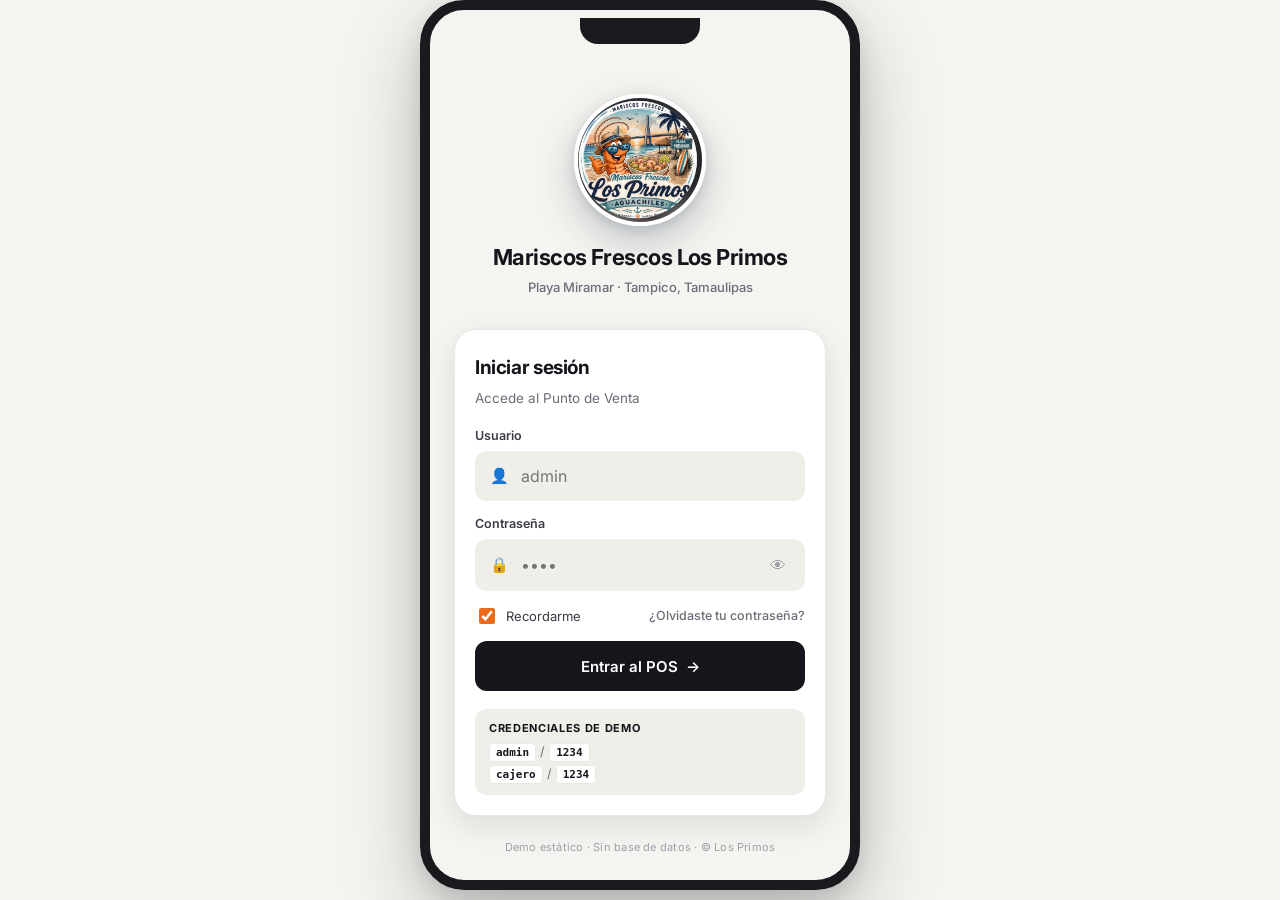
==== commit e273f4b5: "Fix PC mode: phone frame no longer applies when body.pc-mode The @media (min-width: 640px) phone-fra" ====
--- a/index.html
+++ b/index.html
@@ -7,7 +7,7 @@
   <meta name="apple-mobile-web-app-capable" content="yes" />
   <meta name="apple-mobile-web-app-status-bar-style" content="default" />
   <title>Los Primos · Iniciar sesión</title>
-  <link rel="stylesheet" href="assets/styles.css?v=4" />
+  <link rel="stylesheet" href="assets/styles.css?v=6" />
   <link rel="icon" href="assets/logo.png" />
   <link rel="apple-touch-icon" href="assets/logo.png" />
   <link rel="preconnect" href="https://fonts.googleapis.com">
@@ -70,6 +70,6 @@
       Demo estático · Sin base de datos · <span>© Los Primos</span>
     </footer>
   </main>
-  <script src="assets/login.js?v=4"></script>
+  <script src="assets/login.js?v=6"></script>
 </body>
 </html>
--- a/assets/styles.css
+++ b/assets/styles.css
@@ -76,7 +76,7 @@
    PHONE FRAME on desktop
    ============================================================ */
 @media (min-width: 640px) {
-  body {
+  body:not(.pc-mode) {
     background:
       radial-gradient(1000px 500px at 50% -10%, var(--sea-soft), transparent 60%),
       radial-gradient(800px 400px at 50% 110%, var(--sand), transparent 60%),
@@ -84,8 +84,10 @@
     min-height: 100vh;
     padding: 32px 0;
   }
-  .login-body,
-  .app-body {
+  body:not(.pc-mode) .login-body,
+  body:not(.pc-mode).login-body,
+  body:not(.pc-mode) .app-body,
+  body:not(.pc-mode).app-body {
     max-width: var(--app-w);
     margin: 0 auto;
     background: var(--bg);
@@ -97,13 +99,11 @@
     border: 10px solid #1a1a1e;
     padding-bottom: 0 !important;
   }
-  .app-body {
-    padding-bottom: 0 !important;
-    min-height: 860px;
-  }
+  body:not(.pc-mode).app-body { min-height: 860px; }
+
   /* fake notch */
-  .login-body::before,
-  .app-body::before {
+  body:not(.pc-mode).login-body::before,
+  body:not(.pc-mode).app-body::before {
     content: "";
     position: absolute;
     top: 8px;
@@ -116,26 +116,29 @@
     z-index: 999;
   }
   /* re-anchor absolute/fixed inside phone frame */
-  .topbar,
-  .bottom-nav,
-  .sidebar,
-  .scrim,
-  .cart-scrim,
-  .cart-fab,
-  .pos-cart,
-  .modal,
-  .toast-host {
+  body:not(.pc-mode) .topbar,
+  body:not(.pc-mode) .bottom-nav,
+  body:not(.pc-mode) .sidebar,
+  body:not(.pc-mode) .scrim,
+  body:not(.pc-mode) .cart-scrim,
+  body:not(.pc-mode) .cart-fab,
+  body:not(.pc-mode) .pos-cart,
+  body:not(.pc-mode) .modal,
+  body:not(.pc-mode) .toast-host {
     position: absolute !important;
   }
-  .topbar { top: 0; left: 0; right: 0; }
-  .bottom-nav { bottom: 0; left: 0; right: 0; }
-  .sidebar, .scrim, .cart-scrim, .modal { inset: 0; }
-  .cart-fab {
+  body:not(.pc-mode) .topbar { top: 0; left: 0; right: 0; }
+  body:not(.pc-mode) .bottom-nav { bottom: 0; left: 0; right: 0; }
+  body:not(.pc-mode) .sidebar,
+  body:not(.pc-mode) .scrim,
+  body:not(.pc-mode) .cart-scrim,
+  body:not(.pc-mode) .modal { inset: 0; }
+  body:not(.pc-mode) .cart-fab {
     left: 12px; right: 12px;
     bottom: calc(var(--bottom-h) + 12px);
   }
-  .pos-cart { left: 0; right: 0; bottom: 0; }
-  .toast-host {
+  body:not(.pc-mode) .pos-cart { left: 0; right: 0; bottom: 0; }
+  body:not(.pc-mode) .toast-host {
     left: 0; right: 0;
     bottom: calc(var(--bottom-h) + 90px);
   }
@@ -1536,3 +1539,183 @@
 }
 
 .hide-sm { display: none; }
+
+/* ============================================================
+   View-toggle button (móvil ↔ PC)
+   ============================================================ */
+.view-toggle {
+  display: inline-flex !important;
+  align-items: center;
+  gap: 6px;
+  padding: 8px 12px !important;
+  min-height: 36px !important;
+  border-radius: 999px !important;
+  background: var(--surface-2) !important;
+  color: var(--ink-2) !important;
+  font-size: 12.5px !important;
+  font-weight: 600 !important;
+  border: 0 !important;
+}
+.view-toggle:active { background: var(--surface-3) !important; }
+.view-toggle .vt-icon { font-size: 14px; line-height: 1; }
+.view-toggle .vt-label { line-height: 1; }
+@media (max-width: 380px) {
+  .view-toggle .vt-label { display: none; }
+  .view-toggle { padding: 8px 10px !important; }
+}
+
+/* ============================================================
+   PC MODE — activado con body.pc-mode
+   Layout de app desktop: sidebar + contenido + carrito lateral
+   ============================================================ */
+@media (min-width: 900px) {
+  /* Body sin frame (redundante pero explícito) */
+  body.pc-mode {
+    padding: 0;
+    background: var(--bg);
+  }
+  /* App body */
+  body.pc-mode.app-body,
+  body.pc-mode .app-body {
+    padding-left: 240px;
+    padding-bottom: 24px;
+    min-height: 100dvh;
+  }
+
+  /* Sidebar siempre visible */
+  body.pc-mode .sidebar {
+    position: fixed;
+    top: 0;
+    left: 0;
+    bottom: 0;
+    width: 240px;
+    max-width: 240px;
+    transform: translateX(0);
+    box-shadow: none;
+    border-right: 1px solid var(--line);
+    border-radius: 0;
+    z-index: 20;
+  }
+  body.pc-mode .sidebar-header {
+    background: var(--surface);
+    padding-top: 20px;
+  }
+  body.pc-mode .sidebar .close-btn { display: none; }
+  body.pc-mode .menu-btn { display: none; }
+  body.pc-mode .scrim { display: none; }
+
+  /* Sin bottom nav ni FAB */
+  body.pc-mode .bottom-nav { display: none; }
+  body.pc-mode .cart-fab { display: none; }
+  body.pc-mode .cart-scrim { display: none; }
+
+  /* Topbar corrido a la derecha del sidebar */
+  body.pc-mode .topbar {
+    position: sticky;
+    top: 0;
+    padding: 12px 24px;
+    padding-top: 12px;
+    background: var(--surface);
+    border-bottom: 1px solid var(--line);
+    backdrop-filter: none;
+    -webkit-backdrop-filter: none;
+  }
+
+  /* Main content */
+  body.pc-mode .app-main {
+    max-width: 1400px;
+    padding: 24px 28px;
+    margin: 0 auto;
+  }
+
+  /* POS grid */
+  body.pc-mode .pos-grid {
+    display: grid;
+    grid-template-columns: 1fr 380px;
+    gap: 24px;
+    align-items: start;
+  }
+  body.pc-mode .pos-cart {
+    position: sticky;
+    top: calc(var(--topbar-h) + 24px);
+    left: auto;
+    right: auto;
+    bottom: auto;
+    max-height: calc(100dvh - var(--topbar-h) - 48px);
+    transform: none;
+    border-radius: var(--radius);
+    border: 1px solid var(--line);
+    box-shadow: var(--shadow-1);
+    padding: 18px;
+    background: var(--surface);
+  }
+  body.pc-mode .pos-cart::before { display: none; }
+  body.pc-mode .sheet-close { display: none; }
+  body.pc-mode .cart-items { max-height: 360px; }
+  body.pc-mode .cart-header h3 { font-size: 16px; }
+
+  /* Filter row estática */
+  body.pc-mode .filter-row {
+    position: static;
+    margin: 0 0 16px;
+    padding: 0;
+    border: 0;
+    background: transparent;
+    gap: 12px;
+  }
+  body.pc-mode .search-box {
+    min-width: 260px;
+    flex: 1;
+  }
+  body.pc-mode .chips {
+    margin: 0;
+    padding: 0;
+    width: auto;
+    flex: 2;
+    flex-wrap: wrap;
+    overflow: visible;
+  }
+
+  /* Product grid más denso */
+  body.pc-mode .product-grid {
+    grid-template-columns: repeat(auto-fill, minmax(170px, 1fr));
+    gap: 12px;
+  }
+
+  /* Stats en 4 columnas */
+  body.pc-mode .stat-cards {
+    grid-template-columns: repeat(4, 1fr);
+  }
+  body.pc-mode .two-col { grid-template-columns: 1fr 1fr; }
+
+  /* Modales centrados */
+  body.pc-mode .modal {
+    place-items: center;
+    padding: 20px;
+  }
+  body.pc-mode .modal-card {
+    border-radius: var(--radius-lg);
+    max-width: 460px;
+    padding: 24px;
+    animation: fadeIn .15s ease;
+  }
+  body.pc-mode .modal-card::before { display: none; }
+
+  /* Toasts */
+  body.pc-mode .toast-host {
+    bottom: 24px;
+    left: 240px;
+    right: 0;
+  }
+
+  /* UI chrome */
+  body.pc-mode .user-chip { display: inline-block; }
+  body.pc-mode .view-head h2 { font-size: 24px; }
+
+  /* Login PC */
+  body.pc-mode.login-body { padding: 32px 0; }
+  body.pc-mode .login-shell {
+    max-width: 420px;
+    margin: 0 auto;
+  }
+}
